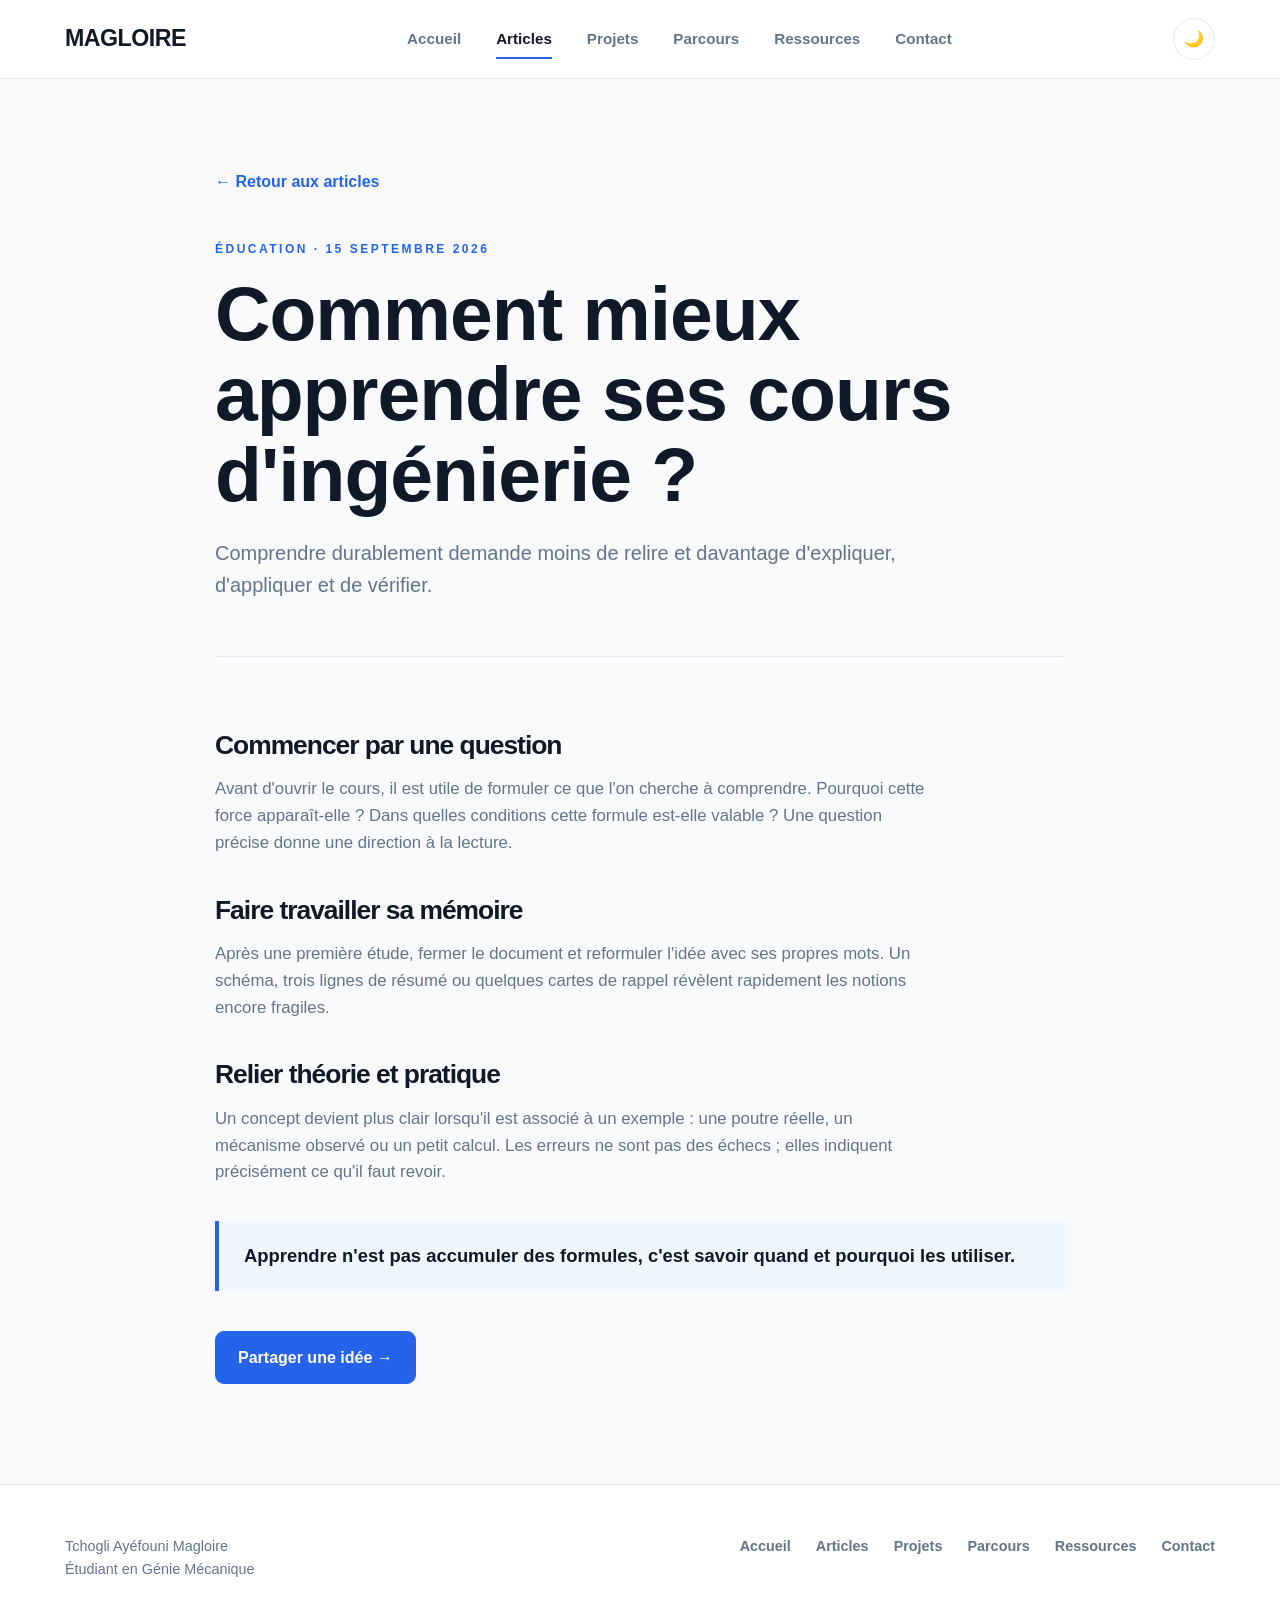
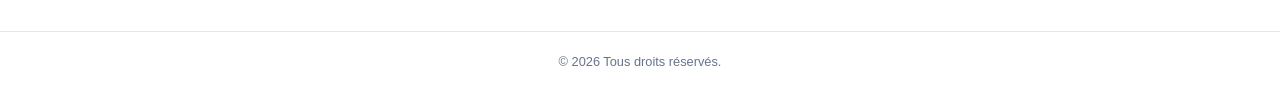
==== article-apprentissage.html @ 0f2166eb "Mise à jour du projet" ====
<!DOCTYPE html>
<html lang="fr">
<head>
    <meta charset="UTF-8">
    <meta name="viewport" content="width=device-width, initial-scale=1.0">
    <meta name="description" content="Méthodes pour apprendre plus efficacement les cours d'ingénierie.">
    <title>Mieux apprendre ses cours d'ingénierie | Magloire</title>
    <link rel="stylesheet" href="style.css">
</head>
<body>
<header class="header"><div class="container nav"><a href="index.html" class="logo">MAGLOIRE</a><nav><a href="index.html">Accueil</a><a href="articles.html" class="active">Articles</a><a href="projets.html">Projets</a><a href="parcours.html">Parcours</a><a href="ressources.html">Ressources</a><a href="contact.html">Contact</a></nav><button id="themeBtn" class="theme-btn" type="button">🌙</button></div></header>
<main><article class="article-page"><div class="container article-page-inner"><a class="back-link" href="articles.html">← Retour aux articles</a><p class="subtitle">ÉDUCATION · 15 SEPTEMBRE 2026</p><h1>Comment mieux apprendre ses cours d'ingénierie ?</h1><p class="article-lead">Comprendre durablement demande moins de relire et davantage d'expliquer, d'appliquer et de vérifier.</p><div class="article-body"><h2>Commencer par une question</h2><p>Avant d'ouvrir le cours, il est utile de formuler ce que l'on cherche à comprendre. Pourquoi cette force apparaît-elle ? Dans quelles conditions cette formule est-elle valable ? Une question précise donne une direction à la lecture.</p><h2>Faire travailler sa mémoire</h2><p>Après une première étude, fermer le document et reformuler l'idée avec ses propres mots. Un schéma, trois lignes de résumé ou quelques cartes de rappel révèlent rapidement les notions encore fragiles.</p><h2>Relier théorie et pratique</h2><p>Un concept devient plus clair lorsqu'il est associé à un exemple : une poutre réelle, un mécanisme observé ou un petit calcul. Les erreurs ne sont pas des échecs ; elles indiquent précisément ce qu'il faut revoir.</p><blockquote>Apprendre n'est pas accumuler des formules, c'est savoir quand et pourquoi les utiliser.</blockquote></div><a class="btn" href="index.html#contact">Partager une idée →</a></div></article></main>
<footer><div class="container footer-content"><p>Tchogli Ayéfouni Magloire<br>Étudiant en Génie Mécanique</p><div class="footer-links"><a href="index.html">Accueil</a><a href="articles.html">Articles</a><a href="projets.html">Projets</a><a href="parcours.html">Parcours</a><a href="ressources.html">Ressources</a><a href="contact.html">Contact</a></div></div><div class="footer-bottom"><p>© <span class="current-year">2026</span> Tous droits réservés.</p></div></footer>
<script src="script.js"></script>
</body>
</html>
---- style.css ----
/* =========================================================
   TCHΟGLI AYÉFOUNI MAGLOIRE
   Portfolio — Génie Mécanique
   ========================================================= */


/* =========================================================
   RESET
   ========================================================= */

* {
    margin: 0;
    padding: 0;
    box-sizing: border-box;
}


:root {

    --background: #f8fafc;
    --surface: #ffffff;

    --text: #111827;
    --muted: #64748b;

    --primary: #2563eb;
    --primary-dark: #1d4ed8;

    --accent: #0f172a;

    --border: #e2e8f0;

    --soft-primary: #eff6ff;

    --shadow: 0 20px 50px rgba(15, 23, 42, 0.08);

    --radius: 18px;

}


/* =========================================================
   DARK MODE
   ========================================================= */

body.dark {

    --background: #020617;
    --surface: #0f172a;

    --text: #f8fafc;
    --muted: #94a3b8;

    --primary: #60a5fa;
    --primary-dark: #3b82f6;

    --accent: #f8fafc;

    --border: #1e293b;

    --soft-primary: #172554;

    --shadow: 0 20px 50px rgba(0, 0, 0, 0.3);

}


/* =========================================================
   BASE
   ========================================================= */

html {
    scroll-behavior: smooth;
}


body {

    font-family:
        Inter,
        -apple-system,
        BlinkMacSystemFont,
        "Segoe UI",
        Arial,
        sans-serif;

    background: var(--background);

    color: var(--text);

    line-height: 1.6;

    transition:
        background 0.3s ease,
        color 0.3s ease;

}


img {
    max-width: 100%;
    display: block;
}


a {
    color: inherit;
}


button,
input {
    font: inherit;
}


/* =========================================================
   CONTAINER
   ========================================================= */

.container {

    width: min(1150px, 90%);

    margin: 0 auto;

}


/* =========================================================
   HEADER / NAVIGATION
   ========================================================= */

.header {

    position: sticky;

    top: 0;

    z-index: 1000;

    background:
        rgba(255, 255, 255, 0.88);

    backdrop-filter: blur(15px);

    border-bottom:
        1px solid var(--border);

}


body.dark .header {

    background:
        rgba(2, 6, 23, 0.88);

}


.nav {

    min-height: 78px;

    display: flex;

    align-items: center;

    justify-content: space-between;

    gap: 30px;

}


/* LOGO */

.logo {

    text-decoration: none;

    font-size: 1.45rem;

    font-weight: 900;

    letter-spacing: -0.5px;

}


.logo span,
.footer-logo span {

    color: var(--primary);

}


/* NAV LINKS */

nav {

    display: flex;

    align-items: center;

    gap: 35px;

}


nav a {

    position: relative;

    color: var(--muted);

    text-decoration: none;

    font-size: 0.95rem;

    font-weight: 600;

    transition: color 0.25s ease;

}


nav a::after {

    content: "";

    position: absolute;

    left: 0;

    bottom: -8px;

    width: 0;

    height: 2px;

    background: var(--primary);

    transition: width 0.25s ease;

}


nav a:hover,
nav a.active {

    color: var(--text);

}


nav a:hover::after,
nav a.active::after {

    width: 100%;

}


/* THEME BUTTON */

.theme-btn {

    width: 42px;

    height: 42px;

    border: 1px solid var(--border);

    border-radius: 50%;

    background: var(--surface);

    color: var(--text);

    cursor: pointer;

    display: grid;

    place-items: center;

    transition:
        transform 0.25s ease,
        background 0.25s ease;

}


.theme-btn:hover {

    transform: rotate(15deg) scale(1.05);

}


/* =========================================================
   TYPOGRAPHY
   ========================================================= */

.subtitle {

    color: var(--primary);

    font-size: 0.75rem;

    font-weight: 800;

    letter-spacing: 2.5px;

    margin-bottom: 14px;

}


h1,
h2,
h3 {

    letter-spacing: -1px;

}


p {

    color: var(--muted);

}


/* =========================================================
   BUTTONS
   ========================================================= */

.btn {

    display: inline-flex;

    align-items: center;

    justify-content: center;

    gap: 8px;

    padding: 13px 22px;

    border-radius: 9px;

    background: var(--primary);

    color: white;

    text-decoration: none;

    border: 1px solid var(--primary);

    font-weight: 700;

    cursor: pointer;

    transition:
        transform 0.25s ease,
        background 0.25s ease,
        box-shadow 0.25s ease;

}


.btn:hover {

    background: var(--primary-dark);

    transform: translateY(-2px);

    box-shadow:
        0 10px 25px rgba(37, 99, 235, 0.25);

}


.btn.secondary {

    background: transparent;

    color: var(--text);

    border-color: var(--border);

}


.btn.secondary:hover {

    background: var(--surface);

    border-color: var(--primary);

    color: var(--primary);

}


/* =========================================================
   HERO
   ========================================================= */

.hero {

    position: relative;

    overflow: hidden;

    padding: 125px 0 120px;

    background:

        radial-gradient(
            circle at 85% 20%,
            rgba(37, 99, 235, 0.18),
            transparent 30%
        ),

        radial-gradient(
            circle at 10% 80%,
            rgba(59, 130, 246, 0.08),
            transparent 25%
        ),

        var(--background);

}


.hero-content {

    display: grid;

    grid-template-columns:
        minmax(0, 1.35fr)
        minmax(320px, 0.65fr);

    align-items: center;

    gap: 80px;

}


.hero-text {

    max-width: 750px;

}


.hero h1 {

    max-width: 850px;

    font-size:
        clamp(3rem, 7vw, 6rem);

    line-height: 0.98;

    margin-bottom: 25px;

}


.hero h1 span {

    display: block;

    color: var(--primary);

}


.hero h2 {

    font-size: 1.4rem;

    margin-bottom: 20px;

}


.hero-description {

    max-width: 680px;

    font-size: 1.05rem;

    margin-bottom: 32px;

}


.hero-buttons {

    display: flex;

    flex-wrap: wrap;

    gap: 12px;

}


/* HERO CARD */

.hero-card {

    position: relative;

    padding: 45px 35px;

    background: var(--surface);

    border: 1px solid var(--border);

    border-radius: 24px;

    box-shadow: var(--shadow);

}


.hero-card::before {

    content: "";

    position: absolute;

    top: -1px;

    left: 30px;

    right: 30px;

    height: 3px;

    border-radius: 0 0 10px 10px;

    background: var(--primary);

}


.profile-icon {

    width: 85px;

    height: 85px;

    display: grid;

    place-items: center;

    border-radius: 20px;

    background: var(--soft-primary);

    font-size: 3rem;

    margin-bottom: 25px;

}


.card-label {

    color: var(--primary);

    font-size: 0.7rem;

    font-weight: 800;

    letter-spacing: 2px;

    margin-bottom: 7px;

}


.hero-card h3 {

    font-size: 1.7rem;

    margin-bottom: 8px;

}


.card-line {

    height: 1px;

    background: var(--border);

    margin: 28px 0 20px;

}


.card-info {

    display: flex;

    justify-content: space-between;

    color: var(--muted);

    font-size: 0.85rem;

}


/* =========================================================
   PAGE HEADER
   ========================================================= */

.page-header {

    padding: 110px 0 80px;

    border-bottom: 1px solid var(--border);

    background:

        radial-gradient(
            circle at 80% 20%,
            rgba(37, 99, 235, 0.12),
            transparent 30%
        ),

        var(--background);

}


.page-header h1 {

    max-width: 850px;

    font-size:
        clamp(2.8rem, 6vw, 5rem);

    line-height: 1;

    margin-bottom: 25px;

}


.page-header > .container > p:last-child {

    max-width: 680px;

    font-size: 1.05rem;

}


/* =========================================================
   ABOUT
   ========================================================= */

.about {

    padding: 110px 0;

    background: var(--surface);

}


.about-content {

    display: grid;

    grid-template-columns: 250px 1fr;

    align-items: center;

    gap: 75px;

}


.about-avatar {

    width: 220px;

    height: 220px;

    display: grid;

    place-items: center;

    border-radius: 50%;

    background: var(--soft-primary);

    border: 8px solid var(--background);

    box-shadow:
        0 0 0 1px var(--border);

    font-size: 5rem;

}


.about h2 {

    max-width: 700px;

    font-size:
        clamp(2rem, 4vw, 3rem);

    line-height: 1.1;

    margin-bottom: 25px;

}


.about-text p {

    max-width: 750px;

    margin-bottom: 16px;

}


.text-link {

    display: inline-block;

    margin-top: 10px;

    color: var(--primary);

    text-decoration: none;

    font-weight: 700;

}


.text-link:hover {

    text-decoration: underline;

}


/* =========================================================
   DOMAINES
   ========================================================= */

.domains {

    padding: 110px 0;

}


.center {

    text-align: center;

}


.domains-grid {

    display: grid;

    grid-template-columns:
        repeat(4, 1fr);

    gap: 20px;

    margin-top: 45px;

}


.domain-card {

    padding: 30px;

    background: var(--surface);

    border: 1px solid var(--border);

    border-radius: var(--radius);

    transition:
        transform 0.3s ease,
        border-color 0.3s ease,
        box-shadow 0.3s ease;

}


.domain-card:hover {

    transform: translateY(-7px);

    border-color: var(--primary);

    box-shadow: var(--shadow);

}


.domain-icon {

    font-size: 2.3rem;

    margin-bottom: 20px;

}


.domain-card h3 {

    margin-bottom: 8px;

}


/* =========================================================
   ARTICLES
   ========================================================= */

.articles-section {

    padding: 100px 0;

}


.section-header {

    display: flex;

    align-items: end;

    justify-content: space-between;

    gap: 30px;

    margin-bottom: 35px;

}


.section-header h2 {

    font-size:
        clamp(2rem, 4vw, 3rem);

    line-height: 1.1;

}


.section-header > div > p:last-child {

    margin-top: 10px;

}


#search {

    width: 280px;

    padding: 13px 16px;

    border:
        1px solid var(--border);

    border-radius: 9px;

    outline: none;

    background: var(--surface);

    color: var(--text);

    transition: border 0.2s ease;

}


#search:focus {

    border-color: var(--primary);

}


/* CATEGORIES */

.categories {

    display: flex;

    flex-wrap: wrap;

    gap: 10px;

    margin-bottom: 40px;

}


.category {

    padding: 9px 17px;

    border:
        1px solid var(--border);

    border-radius: 30px;

    background: var(--surface);

    color: var(--muted);

    cursor: pointer;

    font-weight: 600;

    transition:
        background 0.2s ease,
        color 0.2s ease;

}


.category:hover,
.category.active {

    background: var(--primary);

    color: white;

    border-color: var(--primary);

}


/* ARTICLES GRID */

.articles-grid {

    display: grid;

    grid-template-columns:
        repeat(3, 1fr);

    gap: 25px;

}


.article {

    overflow: hidden;

    background: var(--surface);

    border:
        1px solid var(--border);

    border-radius: var(--radius);

    transition:
        transform 0.3s ease,
        box-shadow 0.3s ease;

}


.article:hover {

    transform: translateY(-7px);

    box-shadow: var(--shadow);

}


.article-image {

    height: 210px;

    display: grid;

    place-items: center;

    font-size: 4.5rem;

}


.article-image.tech {

    background: #dbeafe;

}


.article-image.education {

    background: #dcfce7;

}


.article-image.mechanical {

    background: #e0e7ff;

}


.article-image.business {

    background: #fef3c7;

}


.article-content {

    padding: 28px;

}


.tag {

    display: inline-block;

    margin-bottom: 10px;

    color: var(--primary);

    font-size: 0.75rem;

    font-weight: 800;

    text-transform: uppercase;

    letter-spacing: 1px;

}


.article h3 {

    font-size: 1.3rem;

    line-height: 1.25;

    margin-bottom: 12px;

}


.article-footer {

    display: flex;

    justify-content: space-between;

    align-items: center;

    gap: 10px;

    margin-top: 25px;

    font-size: 0.78rem;

}


.article-footer span {

    color: var(--muted);

}


.article-footer a {

    color: var(--primary);

    text-decoration: none;

    font-weight: 800;

}


.article-footer a:hover {

    text-decoration: underline;

}


.no-result {

    display: none;

    text-align: center;

    margin-top: 40px;

}


.search-label {

    position: absolute;

    width: 1px;

    height: 1px;

    overflow: hidden;

    clip: rect(0, 0, 0, 0);

}


.search-hint {

    align-self: center;

    color: var(--muted);

    font-size: 0.75rem;

}


/* =========================================================
   ARTICLE DETAIL
   ========================================================= */

.article-page {

    padding: 90px 0 100px;

}


.article-page-inner {

    max-width: 850px;

}


.back-link {

    display: inline-block;

    margin-bottom: 45px;

    color: var(--primary);

    font-weight: 800;

    text-decoration: none;

}


.back-link:hover {

    text-decoration: underline;

}


.article-page h1 {

    max-width: 780px;

    margin: 12px 0 22px;

    font-size: clamp(2.4rem, 6vw, 4.8rem);

    line-height: 1.05;

}


.article-lead {

    max-width: 700px;

    color: var(--muted);

    font-size: 1.25rem;

}


.article-body {

    margin: 55px 0 40px;

    padding-top: 35px;

    border-top: 1px solid var(--border);

}


.article-body h2 {

    margin: 32px 0 10px;

    font-size: 1.65rem;

}


.article-body p {

    max-width: 720px;

    margin-bottom: 18px;

    color: var(--muted);

    font-size: 1.05rem;

}


.article-body blockquote {

    margin: 35px 0;

    padding: 20px 25px;

    border-left: 4px solid var(--primary);

    background: var(--soft-primary);

    color: var(--text);

    font-size: 1.15rem;

    font-weight: 700;

}


/* =========================================================
   PROJECTS
   ========================================================= */

.projects {

    padding: 100px 0;

}


.projects-grid {

    display: grid;

    grid-template-columns:
        repeat(2, 1fr);

    gap: 25px;

}


.project-card {

    position: relative;

    padding: 35px;

    background: var(--surface);

    border:
        1px solid var(--border);

    border-radius: var(--radius);

    transition:
        transform 0.3s ease,
        box-shadow 0.3s ease,
        border-color 0.3s ease;

}


.project-card:hover {

    transform: translateY(-7px);

    border-color: var(--primary);

    box-shadow: var(--shadow);

}


.project-card.featured {

    border-color:
        rgba(37, 99, 235, 0.35);

}


.project-icon {

    width: 65px;

    height: 65px;

    display: grid;

    place-items: center;

    border-radius: 16px;

    background: var(--soft-primary);

    font-size: 2rem;

    margin-bottom: 25px;

}


.project-card > span {

    color: var(--primary);

    font-size: 0.7rem;

    font-weight: 800;

    letter-spacing: 1.5px;

}


.project-card h2 {

    font-size: 1.6rem;

    margin: 8px 0 12px;

}


.project-card p {

    margin-bottom: 20px;

}


.project-card > a {

    color: var(--primary);

    text-decoration: none;

    font-weight: 800;

}


.project-card > a:hover {

    text-decoration: underline;

}


/* PROJECT TAGS */

.project-tags {

    display: flex;

    flex-wrap: wrap;

    gap: 8px;

    margin: 20px 0;

}


.project-tags span {

    padding: 5px 10px;

    border-radius: 20px;

    background: var(--background);

    border: 1px solid var(--border);

    color: var(--muted);

    font-size: 0.75rem;

}


/* =========================================================
   SKILLS
   ========================================================= */

.skills-section {

    padding: 100px 0;

    background: var(--surface);

}


.skills {

    display: flex;

    flex-wrap: wrap;

    justify-content: center;

    gap: 12px;

    margin-top: 40px;

}


.skills span {

    padding: 11px 17px;

    border:
        1px solid var(--border);

    border-radius: 30px;

    background: var(--background);

    color: var(--text);

    font-size: 0.9rem;

    font-weight: 600;

}


/* =========================================================
   CTA
   ========================================================= */

.cta {

    padding: 80px 0;

}


.cta-content {

    display: flex;

    align-items: center;

    justify-content: space-between;

    gap: 40px;

    padding: 55px;

    border-radius: 25px;

    background:

        linear-gradient(
            135deg,
            var(--soft-primary),
            var(--surface)
        );

    border:
        1px solid var(--border);

}


.cta h2 {

    font-size:
        clamp(1.8rem, 4vw, 2.8rem);

    margin-bottom: 10px;

}


.cta p {

    max-width: 650px;

}


/* =========================================================
   CONTACT
   ========================================================= */

.contact {

    padding: 20px 0 100px;

}


.contact-content {

    display: grid;

    grid-template-columns: 0.8fr 1.2fr;

    gap: 70px;

    align-items: start;

    padding: 55px;

    background: var(--surface);

    border: 1px solid var(--border);

    border-radius: var(--radius);

    box-shadow: var(--shadow);

}


.contact-intro h2 {

    margin: 12px 0 18px;

    font-size: clamp(1.8rem, 4vw, 2.8rem);

    line-height: 1.15;

}


.contact-intro > p:not(.subtitle) {

    color: var(--muted);

}


.contact-email {

    display: inline-block;

    margin-top: 24px;

    color: var(--primary);

    font-weight: 800;

    text-decoration: none;

}


.contact-email:hover {

    text-decoration: underline;

}


.contact-form {

    display: grid;

    gap: 18px;

}


.form-row {

    display: grid;

    grid-template-columns: 1fr 1fr;

    gap: 18px;

}


.contact-form label {

    display: grid;

    gap: 7px;

    color: var(--text);

    font-size: 0.9rem;

    font-weight: 700;

}


.contact-form input,
.contact-form textarea {

    width: 100%;

    padding: 13px 15px;

    border: 1px solid var(--border);

    border-radius: 10px;

    background: var(--background);

    color: var(--text);

    outline: none;

    resize: vertical;

    transition: border-color 0.2s ease, box-shadow 0.2s ease;

}


.contact-form input:focus,
.contact-form textarea:focus {

    border-color: var(--primary);

    box-shadow: 0 0 0 3px rgba(37, 99, 235, 0.12);

}


.contact-form .btn {

    width: fit-content;

    border: 0;

    cursor: pointer;

}


.form-note {

    color: var(--muted);

    font-size: 0.78rem;

}


.form-honey {

    position: absolute;

    left: -9999px;

}


.contact-points {

    display: grid;

    gap: 12px;

    margin-top: 28px;

    padding: 0;

    list-style: none;

}


.contact-points li {

    padding: 12px 15px;

    border-left: 3px solid var(--primary);

    background: var(--soft-primary);

    font-weight: 700;

}


/* =========================================================
   PARCOURS ET RESSOURCES
   ========================================================= */

.timeline-section,
.resources-section {

    padding: 100px 0;

}


.timeline {

    max-width: 850px;

    margin: 0 auto;

    border-left: 2px solid var(--border);

}


.timeline-item {

    position: relative;

    display: grid;

    grid-template-columns: 115px 1fr;

    gap: 30px;

    padding: 0 0 55px 35px;

}


.timeline-item::before {

    content: "";

    position: absolute;

    top: 4px;

    left: -8px;

    width: 14px;

    height: 14px;

    border: 3px solid var(--background);

    border-radius: 50%;

    background: var(--primary);

}


.timeline-date {

    color: var(--primary);

    font-weight: 900;

}


.timeline-item h2 {

    margin-bottom: 8px;

    font-size: 1.45rem;

}


.timeline-item p {

    color: var(--muted);

}


.resources-grid {

    display: grid;

    grid-template-columns: repeat(2, 1fr);

    gap: 22px;

}


.resource-card {

    padding: 32px;

    border: 1px solid var(--border);

    border-radius: var(--radius);

    background: var(--surface);

    transition: transform 0.25s ease, box-shadow 0.25s ease;

}


.resource-card:hover {

    transform: translateY(-5px);

    box-shadow: var(--shadow);

}


.resource-icon {

    display: block;

    margin-bottom: 20px;

    font-size: 2.2rem;

}


.resource-card h2 {

    margin-bottom: 10px;

}


.resource-card p {

    min-height: 75px;

    color: var(--muted);

}


.resource-card a {

    display: inline-block;

    margin-top: 20px;

    color: var(--primary);

    font-weight: 800;

    text-decoration: none;

}


.resource-card a:hover {

    text-decoration: underline;

}


/* =========================================================
   FOOTER
   ========================================================= */

footer {

    background: var(--surface);

    border-top:
        1px solid var(--border);

}


.footer-content {

    display: flex;

    justify-content: space-between;

    align-items: flex-start;

    gap: 40px;

    padding: 50px 0;

}


.footer-logo {

    display: inline-block;

    margin-bottom: 10px;

    text-decoration: none;

    font-size: 1.3rem;

    font-weight: 900;

}


.footer-content p {

    font-size: 0.9rem;

}


.footer-links {

    display: flex;

    gap: 25px;

}


.footer-links a {

    color: var(--muted);

    text-decoration: none;

    font-size: 0.9rem;

    font-weight: 600;

}


.footer-links a:hover {

    color: var(--primary);

}


.footer-bottom {

    padding: 20px 0;

    border-top:
        1px solid var(--border);

    text-align: center;

}


.footer-bottom p {

    font-size: 0.8rem;

}


/* =========================================================
   ANIMATIONS
   ========================================================= */

.hidden {

    opacity: 0;

    transform: translateY(20px);

}


.show {

    opacity: 1;

    transform: translateY(0);

    transition:
        opacity 0.6s ease,
        transform 0.6s ease;

}


/* =========================================================
   RESPONSIVE — TABLET
   ========================================================= */

@media (max-width: 950px) {

    .hero-content {

        grid-template-columns: 1fr;

        gap: 50px;

    }


    .hero-card {

        max-width: 550px;

    }


    .domains-grid {

        grid-template-columns:
            repeat(2, 1fr);

    }


    .articles-grid {

        grid-template-columns:
            repeat(2, 1fr);

    }

}


/* =========================================================
   RESPONSIVE — MOBILE
   ========================================================= */

@media (max-width: 700px) {

    .container {

        width: min(92%, 600px);

    }


    .nav {

        min-height: 70px;

        flex-wrap: wrap;

    }


    nav {

        display: flex;

        order: 3;

        width: 100%;

        justify-content: center;

        flex-wrap: wrap;

        gap: 12px 18px;

        padding-bottom: 14px;

    }


    nav a {

        font-size: 0.82rem;

    }


    .hero {

        padding: 80px 0;

    }


    .hero h1 {

        font-size:
            clamp(2.7rem, 13vw, 4rem);

    }


    .hero-buttons {

        flex-direction: column;

        align-items: stretch;

    }


    .hero-buttons .btn {

        width: 100%;

    }


    .hero-card {

        padding: 30px;

    }


    .page-header {

        padding: 75px 0 60px;

    }


    .page-header h1 {

        font-size: 2.8rem;

    }


    .article-page {

        padding: 65px 0 75px;

    }


    .article-page h1 {

        font-size: clamp(2.35rem, 12vw, 3.5rem);

    }


    .article-lead {

        font-size: 1.05rem;

    }


    .article-body {

        margin-top: 40px;

    }


    .about {

        padding: 75px 0;

    }


    .about-content {

        grid-template-columns: 1fr;

        gap: 35px;

    }


    .about-avatar {

        width: 160px;

        height: 160px;

        font-size: 3.5rem;

    }


    .domains {

        padding: 75px 0;

    }


    .domains-grid {

        grid-template-columns: 1fr;

    }


    .resources-grid {

        grid-template-columns: 1fr;

    }


    .timeline-section,
    .resources-section {

        padding: 75px 0;

    }


    .timeline-item {

        grid-template-columns: 1fr;

        gap: 8px;

        padding-left: 25px;

    }


    .articles-section,
    .projects {

        padding: 75px 0;

    }


    .section-header {

        flex-direction: column;

        align-items: stretch;

    }


    #search {

        width: 100%;

    }


    .articles-grid {

        grid-template-columns: 1fr;

    }


    .projects-grid {

        grid-template-columns: 1fr;

    }


    .project-card {

        padding: 28px;

    }


    .cta {

        padding: 60px 0;

    }


    .cta-content {

        flex-direction: column;

        align-items: flex-start;

        padding: 35px;

    }


    .footer-content {

        flex-direction: column;

        padding: 40px 0;

    }


    .footer-links {

        flex-wrap: wrap;

    }

}


/* =========================================================
   PETITS ÉCRANS
   ========================================================= */

@media (max-width: 420px) {

    .logo {

        font-size: 1.2rem;

    }


    .theme-btn {

        width: 38px;

        height: 38px;

    }


    .hero h1 {

        font-size: 2.7rem;

    }


    .hero h2 {

        font-size: 1.15rem;

    }


    .article-content {

        padding: 22px;

    }


    .project-card {

        padding: 23px;

    }

}
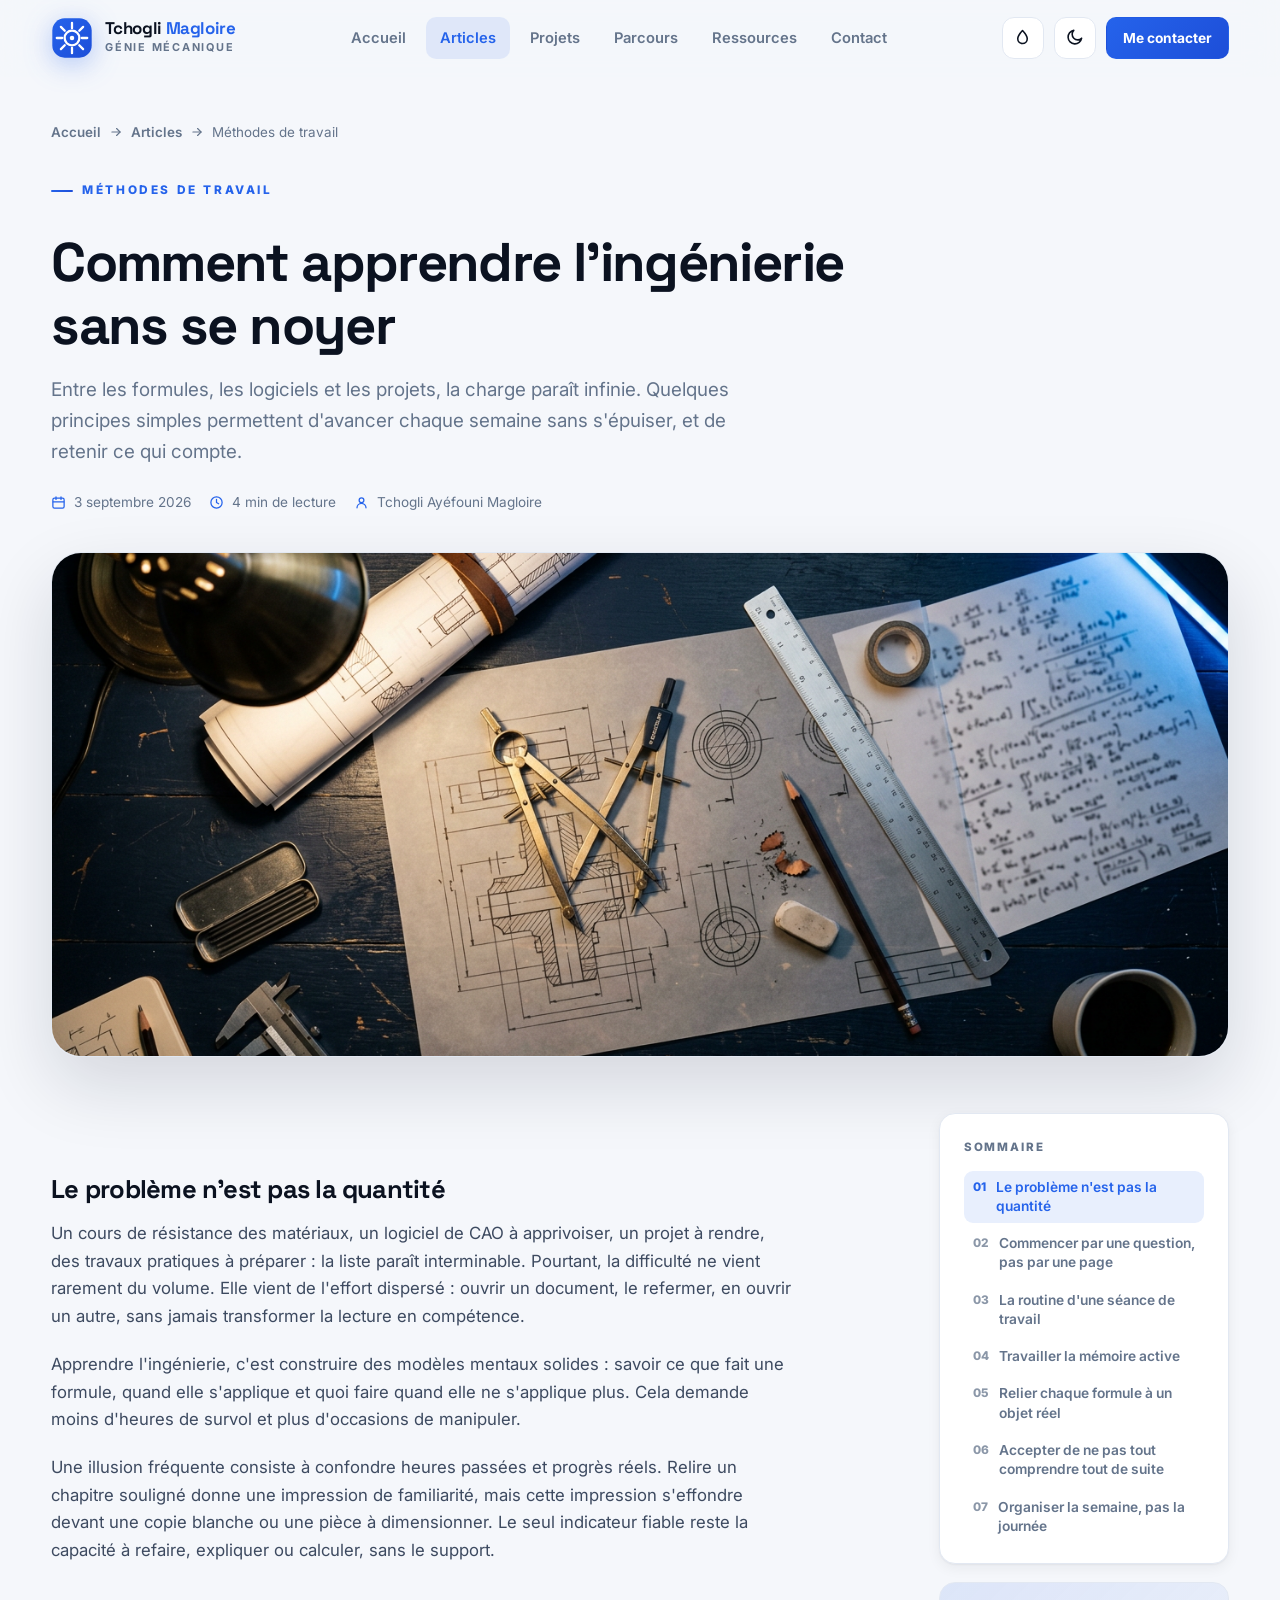
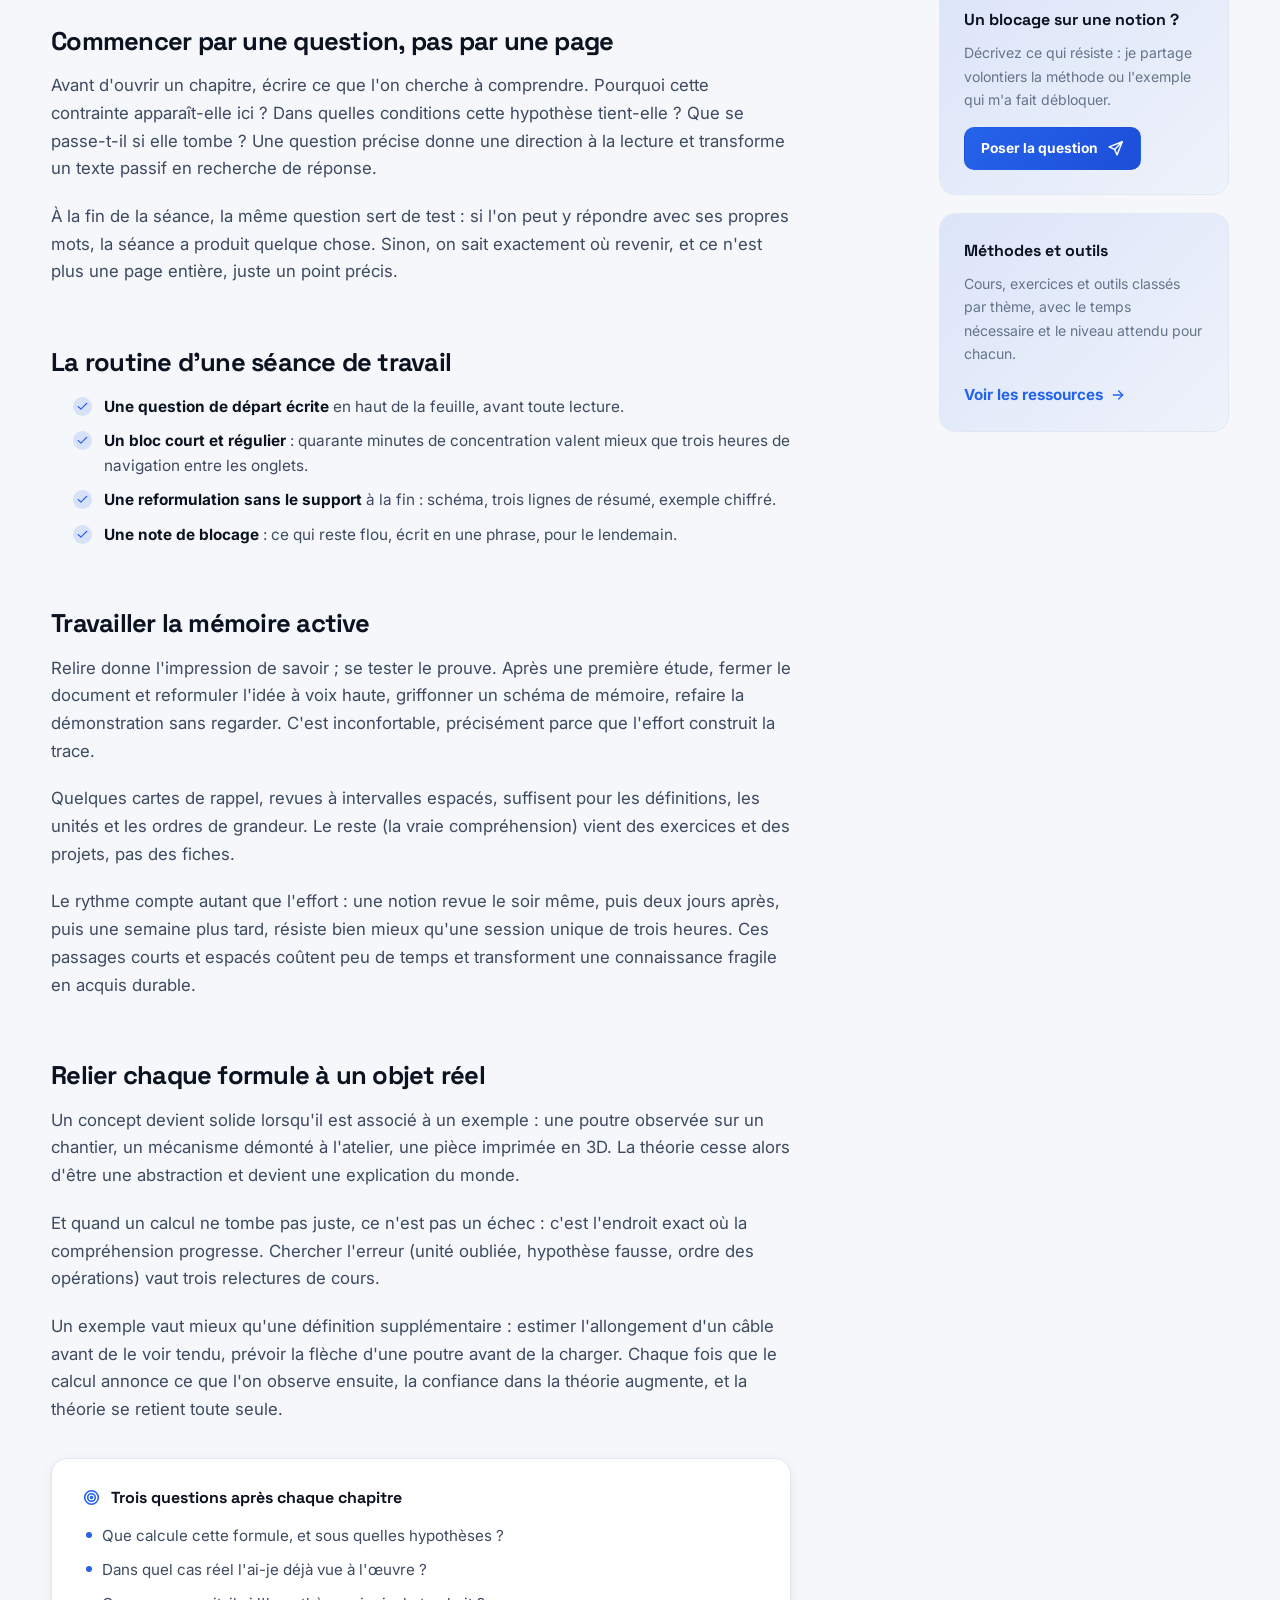
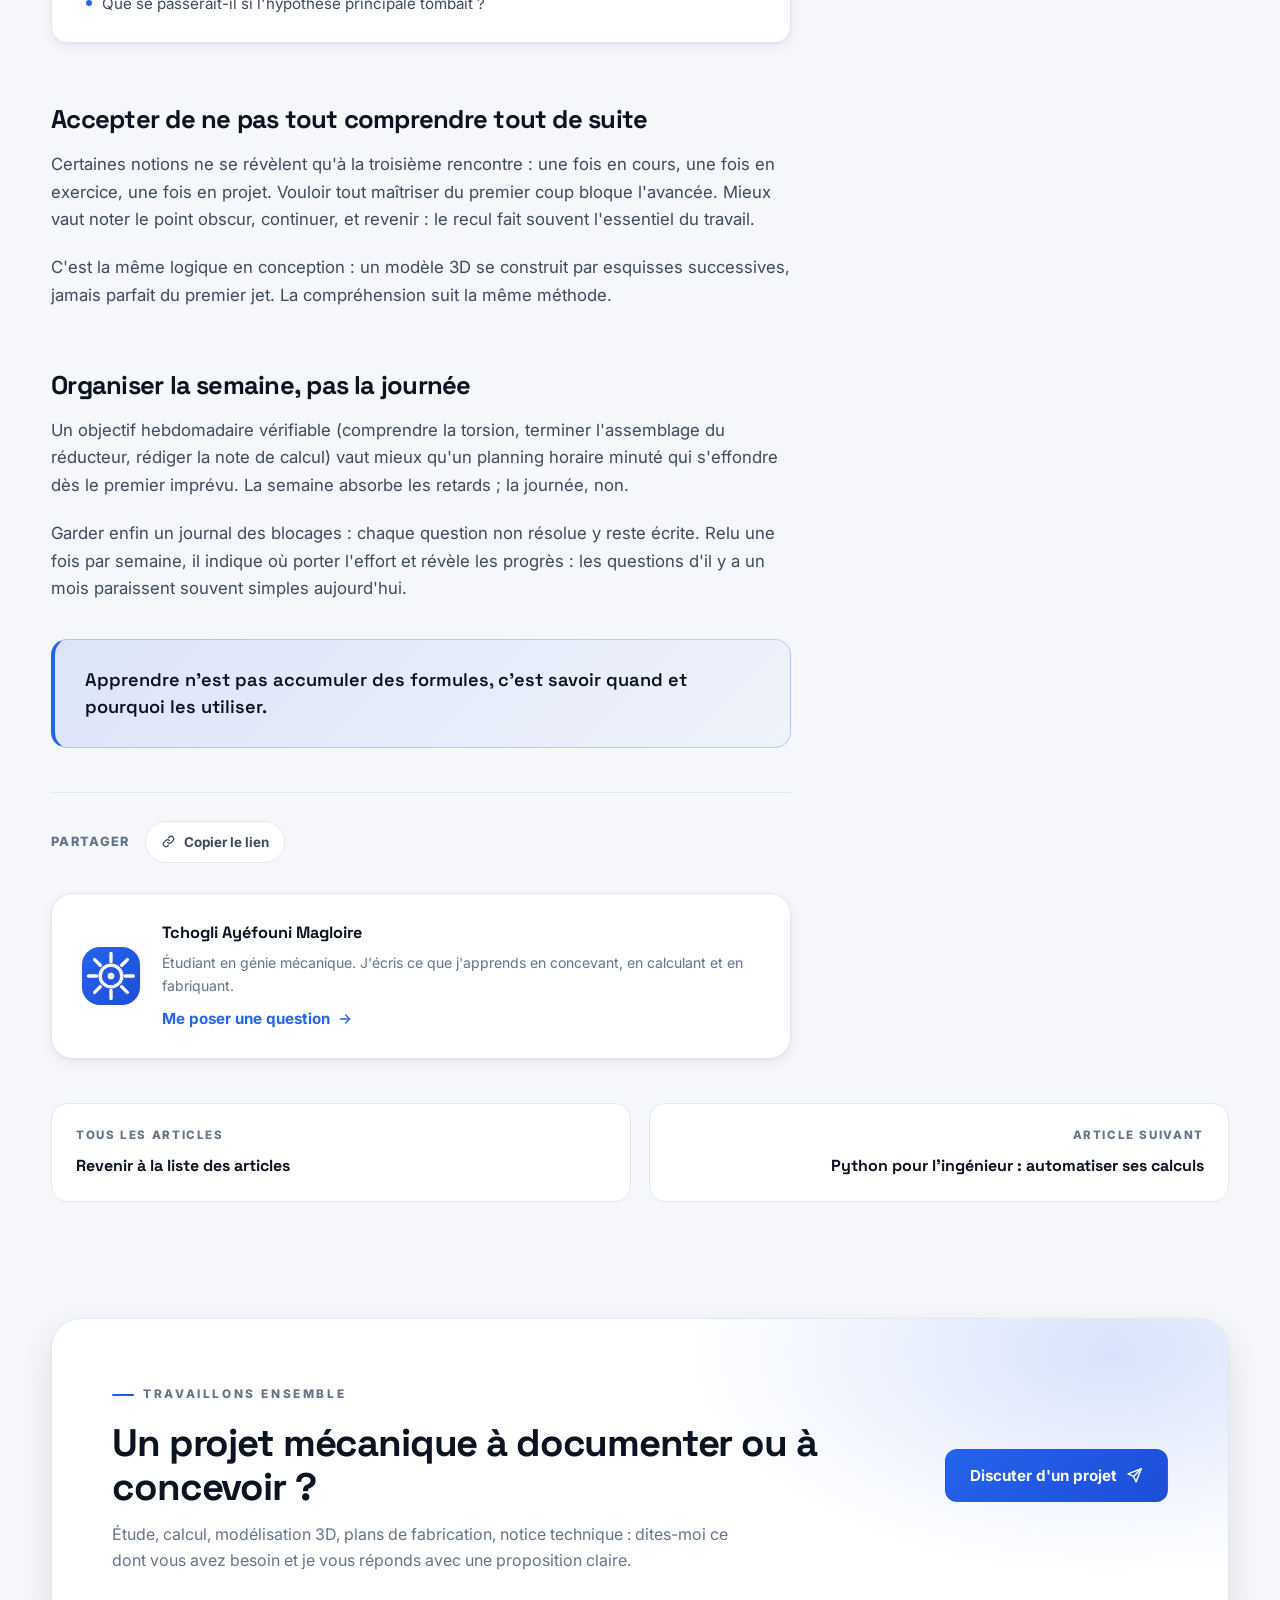
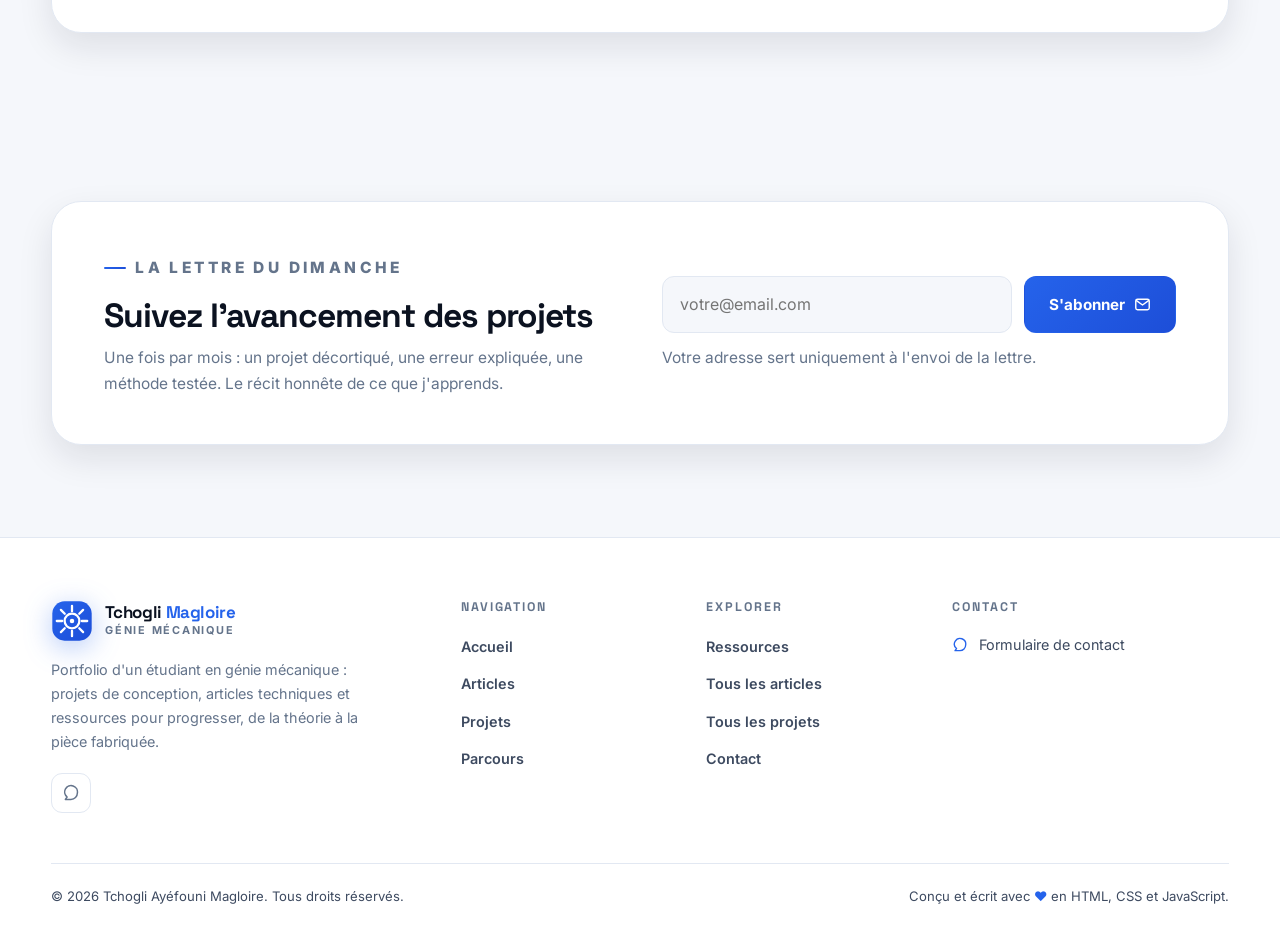
==== commit 00c8da9e: "update" ====
--- a/article-apprentissage.html
+++ b/article-apprentissage.html
@@ -3,14 +3,761 @@
 <head>
     <meta charset="UTF-8">
     <meta name="viewport" content="width=device-width, initial-scale=1.0">
-    <meta name="description" content="Méthodes pour apprendre plus efficacement les cours d'ingénierie.">
-    <title>Mieux apprendre ses cours d'ingénierie | Magloire</title>
+
+    <title>Comment apprendre l'ingénierie sans se noyer | Tchogli Ayéfouni Magloire</title>
+
+    <meta name="description"
+          content="Formules, logiciels, projets : la charge d'un étudiant en génie mécanique paraît infinie. Méthodes concrètes pour avancer chaque semaine sans s'épuiser ni accumuler sans comprendre.">
+    <meta name="author" content="Tchogli Ayéfouni Magloire">
+    <meta name="keywords"
+          content="apprendre génie mécanique, méthode de travail étudiant, mémorisation active, organisation révisions, comprendre les formules">
+    <meta name="theme-color" content="#f5f7fb">
+
+    <meta property="og:type" content="article">
+    <meta property="og:locale" content="fr_FR">
+    <meta property="og:site_name" content="Tchogli Ayéfouni Magloire">
+    <meta property="og:title" content="Comment apprendre l'ingénierie sans se noyer">
+    <meta property="og:description"
+          content="Quelques principes simples pour transformer des heures de lecture en compétences qui restent : question de départ, mémoire active, lien avec le réel.">
+    <meta property="og:image" content="assets/article-apprentissage.png">
+    <meta name="twitter:card" content="summary_large_image">
+
+    <link rel="icon" type="image/svg+xml" href="favicon.svg">
+
+    <link rel="preconnect" href="https://fonts.googleapis.com">
+    <link rel="preconnect" href="https://fonts.gstatic.com" crossorigin>
+    <link rel="stylesheet"
+          href="https://fonts.googleapis.com/css2?family=Inter:wght@400;500;600;700&family=Space+Grotesk:wght@500;600;700&display=swap">
+
     <link rel="stylesheet" href="style.css">
+
+    <script>
+        /* Applique le thème et l'accent mémorisés avant le premier rendu */
+        (function () {
+            var root = document.documentElement;
+            var theme = "light";
+            var accent = "azur";
+            try {
+                var stored = localStorage.getItem("theme");
+                if (stored) {
+                    theme = stored;
+                } else if (window.matchMedia && window.matchMedia("(prefers-color-scheme: dark)").matches) {
+                    theme = "dark";
+                }
+                accent = localStorage.getItem("accent") || "azur";
+            } catch (error) {
+                /* stockage indisponible : valeurs par défaut */
+            }
+            root.setAttribute("data-theme", theme);
+            root.setAttribute("data-accent", accent);
+        })();
+    </script>
+
+    <noscript>
+        <style>
+            .reveal { opacity: 1; transform: none; }
+        </style>
+    </noscript>
 </head>
+
 <body>
-<header class="header"><div class="container nav"><a href="index.html" class="logo">MAGLOIRE</a><nav><a href="index.html">Accueil</a><a href="articles.html" class="active">Articles</a><a href="projets.html">Projets</a><a href="parcours.html">Parcours</a><a href="ressources.html">Ressources</a><a href="contact.html">Contact</a></nav><button id="themeBtn" class="theme-btn" type="button">🌙</button></div></header>
-<main><article class="article-page"><div class="container article-page-inner"><a class="back-link" href="articles.html">← Retour aux articles</a><p class="subtitle">ÉDUCATION · 15 SEPTEMBRE 2026</p><h1>Comment mieux apprendre ses cours d'ingénierie ?</h1><p class="article-lead">Comprendre durablement demande moins de relire et davantage d'expliquer, d'appliquer et de vérifier.</p><div class="article-body"><h2>Commencer par une question</h2><p>Avant d'ouvrir le cours, il est utile de formuler ce que l'on cherche à comprendre. Pourquoi cette force apparaît-elle ? Dans quelles conditions cette formule est-elle valable ? Une question précise donne une direction à la lecture.</p><h2>Faire travailler sa mémoire</h2><p>Après une première étude, fermer le document et reformuler l'idée avec ses propres mots. Un schéma, trois lignes de résumé ou quelques cartes de rappel révèlent rapidement les notions encore fragiles.</p><h2>Relier théorie et pratique</h2><p>Un concept devient plus clair lorsqu'il est associé à un exemple : une poutre réelle, un mécanisme observé ou un petit calcul. Les erreurs ne sont pas des échecs ; elles indiquent précisément ce qu'il faut revoir.</p><blockquote>Apprendre n'est pas accumuler des formules, c'est savoir quand et pourquoi les utiliser.</blockquote></div><a class="btn" href="index.html#contact">Partager une idée →</a></div></article></main>
-<footer><div class="container footer-content"><p>Tchogli Ayéfouni Magloire<br>Étudiant en Génie Mécanique</p><div class="footer-links"><a href="index.html">Accueil</a><a href="articles.html">Articles</a><a href="projets.html">Projets</a><a href="parcours.html">Parcours</a><a href="ressources.html">Ressources</a><a href="contact.html">Contact</a></div></div><div class="footer-bottom"><p>© <span class="current-year">2026</span> Tous droits réservés.</p></div></footer>
+
+<a class="skip-link" href="#contenu">Aller au contenu principal</a>
+
+<div class="read-progress" aria-hidden="true"></div>
+
+<!-- Bibliothèque d'icônes (SVG sprite) -->
+
+<svg style="position:absolute;width:0;height:0;overflow:hidden" aria-hidden="true"
+     focusable="false" xmlns="http://www.w3.org/2000/svg">
+
+    <symbol id="i-arrow-right" viewBox="0 0 24 24" fill="none" stroke="currentColor" stroke-width="2" stroke-linecap="round" stroke-linejoin="round"><path d="M5 12h14"/><path d="m13 6 6 6-6 6"/></symbol>
+    <symbol id="i-arrow-left" viewBox="0 0 24 24" fill="none" stroke="currentColor" stroke-width="2" stroke-linecap="round" stroke-linejoin="round"><path d="M19 12H5"/><path d="m11 18-6-6 6-6"/></symbol>
+    <symbol id="i-arrow-up" viewBox="0 0 24 24" fill="none" stroke="currentColor" stroke-width="2" stroke-linecap="round" stroke-linejoin="round"><path d="M12 19V5"/><path d="m6 11 6-6 6 6"/></symbol>
+    <symbol id="i-check" viewBox="0 0 24 24" fill="none" stroke="currentColor" stroke-width="2" stroke-linecap="round" stroke-linejoin="round"><path d="M20 6 9 17l-5-5"/></symbol>
+    <symbol id="i-check-circle" viewBox="0 0 24 24" fill="none" stroke="currentColor" stroke-width="2" stroke-linecap="round" stroke-linejoin="round"><circle cx="12" cy="12" r="9"/><path d="m8.5 12.5 2.5 2.5 4.5-5"/></symbol>
+    <symbol id="i-close" viewBox="0 0 24 24" fill="none" stroke="currentColor" stroke-width="2" stroke-linecap="round" stroke-linejoin="round"><path d="M18 6 6 18"/><path d="m6 6 12 12"/></symbol>
+    <symbol id="i-sun" viewBox="0 0 24 24" fill="none" stroke="currentColor" stroke-width="2" stroke-linecap="round" stroke-linejoin="round"><circle cx="12" cy="12" r="3.6"/><path d="M12 3v1.8M12 19.2V21M4.2 4.2l1.3 1.3M18.5 18.5l1.3 1.3M3 12h1.8M19.2 12H21M4.2 19.8l1.3-1.3M18.5 5.5l1.3-1.3"/></symbol>
+    <symbol id="i-moon" viewBox="0 0 24 24" fill="none" stroke="currentColor" stroke-width="2" stroke-linecap="round" stroke-linejoin="round"><path d="M21 12.9A8.6 8.6 0 1 1 11.1 3a6.8 6.8 0 0 0 9.9 9.9Z"/></symbol>
+    <symbol id="i-droplet" viewBox="0 0 24 24" fill="none" stroke="currentColor" stroke-width="2" stroke-linecap="round" stroke-linejoin="round"><path d="M12 3.2s6 6.4 6 10.4a6 6 0 0 1-12 0c0-4 6-10.4 6-10.4Z"/></symbol>
+    <symbol id="i-copy" viewBox="0 0 24 24" fill="none" stroke="currentColor" stroke-width="2" stroke-linecap="round" stroke-linejoin="round"><rect x="9" y="9" width="12" height="12" rx="2.2"/><path d="M5 15H4.2A1.2 1.2 0 0 1 3 13.8V4.2A1.2 1.2 0 0 1 4.2 3h9.6A1.2 1.2 0 0 1 15 4.2V5"/></symbol>
+    <symbol id="i-mail" viewBox="0 0 24 24" fill="none" stroke="currentColor" stroke-width="2" stroke-linecap="round" stroke-linejoin="round"><rect x="2.5" y="4.5" width="19" height="15" rx="2.5"/><path d="m3.5 6.5 8.5 6.2 8.5-6.2"/></symbol>
+    <symbol id="i-send" viewBox="0 0 24 24" fill="none" stroke="currentColor" stroke-width="2" stroke-linecap="round" stroke-linejoin="round"><path d="M21.5 2.5 3 9.8l7.7 3.5 3.5 7.7Z"/><path d="M21.5 2.5 10.7 13.3"/></symbol>
+    <symbol id="i-search" viewBox="0 0 24 24" fill="none" stroke="currentColor" stroke-width="2" stroke-linecap="round" stroke-linejoin="round"><circle cx="11" cy="11" r="6.5"/><path d="m20 20-4.3-4.3"/></symbol>
+    <symbol id="i-clock" viewBox="0 0 24 24" fill="none" stroke="currentColor" stroke-width="2" stroke-linecap="round" stroke-linejoin="round"><circle cx="12" cy="12" r="9"/><path d="M12 6.8V12l3.4 2"/></symbol>
+    <symbol id="i-calendar" viewBox="0 0 24 24" fill="none" stroke="currentColor" stroke-width="2" stroke-linecap="round" stroke-linejoin="round"><rect x="3" y="5" width="18" height="16" rx="2.5"/><path d="M8 3v4M16 3v4M3.5 11h17"/></symbol>
+    <symbol id="i-tag" viewBox="0 0 24 24" fill="none" stroke="currentColor" stroke-width="2" stroke-linecap="round" stroke-linejoin="round"><path d="M20.6 13.3 13.3 20.6a2 2 0 0 1-2.8 0l-7.1-7.1A2 2 0 0 1 2.8 12V5.2a2 2 0 0 1 2-2h6.8a2 2 0 0 1 1.4.6l7.6 7.5a2 2 0 0 1 0 2Z"/><circle cx="7.6" cy="7.6" r="1.2"/></symbol>
+    <symbol id="i-download" viewBox="0 0 24 24" fill="none" stroke="currentColor" stroke-width="2" stroke-linecap="round" stroke-linejoin="round"><path d="M12 3.5v11"/><path d="m7.5 10.5 4.5 4.5 4.5-4.5"/><path d="M4 20h16"/></symbol>
+    <symbol id="i-external" viewBox="0 0 24 24" fill="none" stroke="currentColor" stroke-width="2" stroke-linecap="round" stroke-linejoin="round"><path d="M14 4h6v6"/><path d="M20 4 11 13"/><path d="M18.5 14v4.5a2 2 0 0 1-2 2H6a2 2 0 0 1-2-2V8a2 2 0 0 1 2-2h4.5"/></symbol>
+    <symbol id="i-share" viewBox="0 0 24 24" fill="none" stroke="currentColor" stroke-width="2" stroke-linecap="round" stroke-linejoin="round"><circle cx="18" cy="5.2" r="2.6"/><circle cx="6" cy="12" r="2.6"/><circle cx="18" cy="18.8" r="2.6"/><path d="m8.4 10.7 7.2-4.2M8.4 13.3l7.2 4.2"/></symbol>
+    <symbol id="i-link" viewBox="0 0 24 24" fill="none" stroke="currentColor" stroke-width="2" stroke-linecap="round" stroke-linejoin="round"><path d="M10.5 13.5a4.2 4.2 0 0 0 5.9 0l2.9-2.9a4.2 4.2 0 0 0-5.9-5.9l-1.3 1.3"/><path d="M13.5 10.5a4.2 4.2 0 0 0-5.9 0l-2.9 2.9a4.2 4.2 0 0 0 5.9 5.9l1.3-1.3"/></symbol>
+    <symbol id="i-user" viewBox="0 0 24 24" fill="none" stroke="currentColor" stroke-width="2" stroke-linecap="round" stroke-linejoin="round"><circle cx="12" cy="8.4" r="3.8"/><path d="M4.8 20.4a7.2 7.2 0 0 1 14.4 0"/></symbol>
+    <symbol id="i-map-pin" viewBox="0 0 24 24" fill="none" stroke="currentColor" stroke-width="2" stroke-linecap="round" stroke-linejoin="round"><path d="M12 21.2s7-6.3 7-11.2a7 7 0 1 0-14 0c0 4.9 7 11.2 7 11.2Z"/><circle cx="12" cy="10" r="2.6"/></symbol>
+    <symbol id="i-message" viewBox="0 0 24 24" fill="none" stroke="currentColor" stroke-width="2" stroke-linecap="round" stroke-linejoin="round"><path d="M20.5 12a8.5 8.5 0 0 1-8.5 8.5H4.5l2.3-3.2A8.5 8.5 0 1 1 20.5 12Z"/></symbol>
+    <symbol id="i-book" viewBox="0 0 24 24" fill="none" stroke="currentColor" stroke-width="2" stroke-linecap="round" stroke-linejoin="round"><path d="M12 6.6C12 5 10.7 3.6 8.4 3.6H3v13.6h5.4C10.7 17.2 12 18.6 12 20.2"/><path d="M12 6.6c0-1.6 1.3-3 3.6-3H21v13.6h-5.4c-2.3 0-3.6 1.4-3.6 3"/></symbol>
+    <symbol id="i-file" viewBox="0 0 24 24" fill="none" stroke="currentColor" stroke-width="2" stroke-linecap="round" stroke-linejoin="round"><path d="M14 3.2H7.2A2.2 2.2 0 0 0 5 5.4v13.2a2.2 2.2 0 0 0 2.2 2.2h9.6a2.2 2.2 0 0 0 2.2-2.2V8Z"/><path d="M13.8 3.4V8h5.1"/><path d="M8.5 13h7M8.5 16.5h4.5"/></symbol>
+    <symbol id="i-graduate" viewBox="0 0 24 24" fill="none" stroke="currentColor" stroke-width="2" stroke-linecap="round" stroke-linejoin="round"><path d="m12 4.2-9 4.1 9 4.1 9-4.1Z"/><path d="M7 10.4V15c0 1.4 2.2 2.6 5 2.6s5-1.2 5-2.6v-4.6"/></symbol>
+    <symbol id="i-briefcase" viewBox="0 0 24 24" fill="none" stroke="currentColor" stroke-width="2" stroke-linecap="round" stroke-linejoin="round"><rect x="3" y="7.2" width="18" height="13" rx="2.4"/><path d="M9 7.2V5.4a2 2 0 0 1 2-2h2a2 2 0 0 1 2 2v1.8"/><path d="M3.5 12.6h17"/></symbol>
+    <symbol id="i-lightbulb" viewBox="0 0 24 24" fill="none" stroke="currentColor" stroke-width="2" stroke-linecap="round" stroke-linejoin="round"><path d="M9.2 18h5.6"/><path d="M10.2 21h3.6"/><path d="M12 3a6 6 0 0 0-3.4 10.9c.6.5 1 1.2 1 2h4.8c0-.8.4-1.5 1-2A6 6 0 0 0 12 3Z"/></symbol>
+    <symbol id="i-target" viewBox="0 0 24 24" fill="none" stroke="currentColor" stroke-width="2" stroke-linecap="round" stroke-linejoin="round"><circle cx="12" cy="12" r="8.6"/><circle cx="12" cy="12" r="4.8"/><circle cx="12" cy="12" r="1.3"/></symbol>
+    <symbol id="i-trend" viewBox="0 0 24 24" fill="none" stroke="currentColor" stroke-width="2" stroke-linecap="round" stroke-linejoin="round"><path d="m3.5 17 5.8-5.8 3.8 3.8L20 8.2"/><path d="M15 8.2h5v5"/></symbol>
+    <symbol id="i-chart" viewBox="0 0 24 24" fill="none" stroke="currentColor" stroke-width="2" stroke-linecap="round" stroke-linejoin="round"><path d="M3 20.5h18"/><rect x="5" y="11.5" width="3.6" height="6" rx="1.2"/><rect x="10.2" y="7.5" width="3.6" height="10" rx="1.2"/><rect x="15.4" y="13.5" width="3.6" height="4" rx="1.2"/></symbol>
+    <symbol id="i-cube" viewBox="0 0 24 24" fill="none" stroke="currentColor" stroke-width="2" stroke-linecap="round" stroke-linejoin="round"><path d="M20.8 8.3v7.4L12 20.9 3.2 15.7V8.3L12 3.1Z"/><path d="M3.5 8.5 12 13.4l8.5-4.9"/><path d="M12 13.4v7.5"/></symbol>
+    <symbol id="i-layers" viewBox="0 0 24 24" fill="none" stroke="currentColor" stroke-width="2" stroke-linecap="round" stroke-linejoin="round"><path d="m12 3.2 8.8 4.6L12 12.4 3.2 7.8Z"/><path d="m3.2 12.2 8.8 4.6 8.8-4.6"/><path d="m3.2 16.4 8.8 4.6 8.8-4.6"/></symbol>
+    <symbol id="i-ruler" viewBox="0 0 24 24" fill="none" stroke="currentColor" stroke-width="2" stroke-linecap="round" stroke-linejoin="round"><path d="M3.4 15.2 15.2 3.4l5.4 5.4L8.8 20.6Z"/><path d="m7.6 11 2.2 2.2M11 7.6l2.2 2.2M14.4 4.2l2.2 2.2"/></symbol>
+    <symbol id="i-code" viewBox="0 0 24 24" fill="none" stroke="currentColor" stroke-width="2" stroke-linecap="round" stroke-linejoin="round"><path d="M8.6 8l-4.6 4 4.6 4"/><path d="m15.4 8 4.6 4-4.6 4"/><path d="M13.4 4.8 10.6 19.2"/></symbol>
+    <symbol id="i-flask" viewBox="0 0 24 24" fill="none" stroke="currentColor" stroke-width="2" stroke-linecap="round" stroke-linejoin="round"><path d="M9.5 3h5"/><path d="M10.5 3v5.6L5.7 17a2.4 2.4 0 0 0 2.1 3.6h8.4a2.4 2.4 0 0 0 2.1-3.6L13.5 8.6V3"/><path d="M7.6 14.4h8.8"/></symbol>
+    <symbol id="i-cpu" viewBox="0 0 24 24" fill="none" stroke="currentColor" stroke-width="2" stroke-linecap="round" stroke-linejoin="round"><rect x="7.2" y="7.2" width="9.6" height="9.6" rx="2.2"/><path d="M10.5 2.6v4.4M13.5 2.6v4.4M10.5 17v4.4M13.5 17v4.4M2.6 10.5H7M2.6 13.5H7M17 10.5h4.4M17 13.5h4.4"/></symbol>
+    <symbol id="i-wind" viewBox="0 0 24 24" fill="none" stroke="currentColor" stroke-width="2" stroke-linecap="round" stroke-linejoin="round"><path d="M3 8.2h9.4a2.9 2.9 0 1 0-2.9-2.9"/><path d="M3 15.8h13.4a2.9 2.9 0 1 1-2.9 2.9"/><path d="M3 12h16.4a2.9 2.9 0 1 0-2.9-2.9"/></symbol>
+    <symbol id="i-shield" viewBox="0 0 24 24" fill="none" stroke="currentColor" stroke-width="2" stroke-linecap="round" stroke-linejoin="round"><path d="M12 3 5.2 5.8v6.1c0 4.3 2.9 7.9 6.8 9.4 3.9-1.5 6.8-5.1 6.8-9.4V5.8Z"/><path d="m9.4 11.9 2 2 3.2-3.4"/></symbol>
+    <symbol id="i-sparkles" viewBox="0 0 24 24" fill="none" stroke="currentColor" stroke-width="2" stroke-linecap="round" stroke-linejoin="round"><path d="m11.5 3.8 1.6 4.4 4.4 1.6-4.4 1.6-1.6 4.4-1.6-4.4-4.4-1.6 4.4-1.6Z"/><path d="m18 15.4.8 2.2 2.2.8-2.2.8-.8 2.2-.8-2.2-2.2-.8 2.2-.8Z"/></symbol>
+    <symbol id="i-refresh" viewBox="0 0 24 24" fill="none" stroke="currentColor" stroke-width="2" stroke-linecap="round" stroke-linejoin="round"><path d="M20.6 12a8.6 8.6 0 1 1-2.6-6.2"/><path d="M20.8 3.6v5h-5"/></symbol>
+    <symbol id="i-play" viewBox="0 0 24 24" fill="none" stroke="currentColor" stroke-width="2" stroke-linecap="round" stroke-linejoin="round"><circle cx="12" cy="12" r="9"/><path d="m10.2 8.6 5.6 3.4-5.6 3.4Z"/></symbol>
+    <symbol id="i-globe" viewBox="0 0 24 24" fill="none" stroke="currentColor" stroke-width="2" stroke-linecap="round" stroke-linejoin="round"><circle cx="12" cy="12" r="9"/><path d="M3.2 12h17.6"/><path d="M12 3c2.6 2.6 3.9 5.7 3.9 9s-1.3 6.4-3.9 9c-2.6-2.6-3.9-5.7-3.9-9S9.4 5.6 12 3Z"/></symbol>
+    <symbol id="i-database" viewBox="0 0 24 24" fill="none" stroke="currentColor" stroke-width="2" stroke-linecap="round" stroke-linejoin="round"><ellipse cx="12" cy="6.2" rx="7.4" ry="3.2"/><path d="M4.6 6.2v11.6c0 1.8 3.3 3.2 7.4 3.2s7.4-1.4 7.4-3.2V6.2"/><path d="M4.6 12c0 1.8 3.3 3.2 7.4 3.2s7.4-1.4 7.4-3.2"/></symbol>
+    <symbol id="i-zap" viewBox="0 0 24 24" fill="none" stroke="currentColor" stroke-width="2" stroke-linecap="round" stroke-linejoin="round"><path d="M13.4 2.4 4.8 13.6h6l-1.2 8 8.6-11.2h-6Z"/></symbol>
+    <symbol id="i-pen" viewBox="0 0 24 24" fill="none" stroke="currentColor" stroke-width="2" stroke-linecap="round" stroke-linejoin="round"><path d="M15.6 4.4l4 4L8.8 19.2H4.8v-4Z"/><path d="m13.6 6.4 4 4"/></symbol>
+    <symbol id="i-nut" viewBox="0 0 24 24" fill="none" stroke="currentColor" stroke-width="2" stroke-linecap="round" stroke-linejoin="round"><path d="M12 3.2 20 7.8v8.4l-8 4.6-8-4.6V7.8Z"/><circle cx="12" cy="12" r="3.1"/></symbol>
+    <symbol id="i-cog" viewBox="0 0 24 24" fill="none" stroke="currentColor" stroke-width="2" stroke-linecap="round" stroke-linejoin="round"><circle cx="12" cy="12" r="4.6"/><circle cx="12" cy="12" r="1.4"/><path d="M12 2.2v3.4M12 18.4v3.4M3.4 5.6 6 8.2M18 15.8l2.6 2.6M2.2 12h3.4M18.4 12h3.4M3.4 18.4 6 15.8M18 8.2l2.6-2.6"/></symbol>
+    <symbol id="i-eye" viewBox="0 0 24 24" fill="none" stroke="currentColor" stroke-width="2" stroke-linecap="round" stroke-linejoin="round"><path d="M2.5 12S6.2 6.4 12 6.4 21.5 12 21.5 12 17.8 17.6 12 17.6 2.5 12 2.5 12Z"/><circle cx="12" cy="12" r="2.8"/></symbol>
+    <symbol id="i-award" viewBox="0 0 24 24" fill="none" stroke="currentColor" stroke-width="2" stroke-linecap="round" stroke-linejoin="round"><circle cx="12" cy="9.4" r="5.4"/><path d="m8.6 13.8-1.4 7 4.8-2.8 4.8 2.8-1.4-7"/></symbol>
+    <symbol id="i-heart" viewBox="0 0 24 24" fill="none" stroke="currentColor" stroke-width="2" stroke-linecap="round" stroke-linejoin="round"><path d="M12 20.4S3.6 15.4 3.6 9.8a4.7 4.7 0 0 1 8.4-3 4.7 4.7 0 0 1 8.4 3c0 5.6-8.4 10.6-8.4 10.6Z"/></symbol>
+    <symbol id="i-menu" viewBox="0 0 24 24" fill="none" stroke="currentColor" stroke-width="2" stroke-linecap="round" stroke-linejoin="round"><path d="M4 7h16M4 12h16M4 17h16"/></symbol>
+</svg>
+
+
+<!-- =========================================================
+     EN-TÊTE
+     ========================================================= -->
+
+<header class="site-header">
+    <div class="container nav-bar">
+
+        <a class="brand" href="index.html" aria-label="Accueil, Tchogli Ayéfouni Magloire">
+            <svg class="brand-mark" viewBox="0 0 48 48" aria-hidden="true">
+                <defs>
+                    <linearGradient id="brandGrad" x1="0" y1="0" x2="1" y2="1">
+                        <stop offset="0" style="stop-color:var(--primary)"></stop>
+                        <stop offset="1" style="stop-color:var(--primary-strong)"></stop>
+                    </linearGradient>
+                </defs>
+                <rect x="1.5" y="1.5" width="45" height="45" rx="14" fill="url(#brandGrad)"></rect>
+                <g fill="none" stroke="#ffffff" stroke-width="2.6" stroke-linecap="round">
+                    <circle cx="24" cy="24" r="8.4"></circle>
+                    <circle cx="24" cy="24" r="2.6" fill="#ffffff" stroke="none"></circle>
+                    <path d="M24 6.6v6.2M24 35.2v6.2M6.6 24h6.2M35.2 24h6.2M11.3 11.3l4.4 4.4M32.3 32.3l4.4 4.4M11.3 36.7l4.4-4.4M32.3 15.7l4.4-4.4"></path>
+                </g>
+            </svg>
+            <span>
+                <span class="brand-name">Tchogli <span>Magloire</span></span>
+                <span class="brand-role">Génie mécanique</span>
+            </span>
+        </a>
+
+        <nav class="main-nav" aria-label="Navigation principale">
+            <a class="nav-link" href="index.html">Accueil</a>
+            <a class="nav-link active" href="articles.html" aria-current="page">Articles</a>
+            <a class="nav-link" href="projets.html">Projets</a>
+            <a class="nav-link" href="parcours.html">Parcours</a>
+            <a class="nav-link" href="ressources.html">Ressources</a>
+            <a class="nav-link" href="contact.html">Contact</a>
+        </nav>
+
+        <div class="nav-actions">
+
+            <div class="accent-wrap" id="accentWrap">
+                <button class="icon-btn" id="accentBtn" type="button"
+                        aria-expanded="false" aria-haspopup="true"
+                        aria-label="Changer la couleur d'accent" title="Couleur d'accent">
+                    <svg class="i" aria-hidden="true"><use href="#i-droplet"></use></svg>
+                </button>
+
+                <div class="accent-pop" id="accentPop" role="dialog" aria-label="Couleur d'accent">
+                    <span class="accent-pop-title">Couleur d'accent</span>
+                    <div class="accent-list">
+                        <button class="accent-swatch" type="button" data-accent="azur"
+                                aria-label="Accent azur" title="Azur"></button>
+                        <button class="accent-swatch" type="button" data-accent="ambre"
+                                aria-label="Accent ambre" title="Ambre"></button>
+                        <button class="accent-swatch" type="button" data-accent="emeraude"
+                                aria-label="Accent émeraude" title="Émeraude"></button>
+                        <button class="accent-swatch" type="button" data-accent="violet"
+                                aria-label="Accent violet" title="Violet"></button>
+                    </div>
+                    <p class="accent-pop-note">
+                        L'accent colore tout le site et reste mémorisé sur cet appareil.
+                    </p>
+                </div>
+            </div>
+
+            <button class="icon-btn" type="button" data-theme-toggle
+                    aria-pressed="false" aria-label="Basculer entre thème clair et sombre"
+                    title="Passer en thème sombre">
+                <svg class="i ic-moon" aria-hidden="true"><use href="#i-moon"></use></svg>
+                <svg class="i ic-sun" aria-hidden="true"><use href="#i-sun"></use></svg>
+            </button>
+
+            <a class="btn sm nav-cta" href="contact.html">Me contacter</a>
+
+            <button class="burger" id="menuBtn" type="button"
+                    aria-label="Ouvrir le menu" aria-expanded="false" aria-controls="mobilePanel">
+                <span></span>
+            </button>
+
+        </div>
+
+    </div>
+</header>
+
+
+<!-- MENU MOBILE -->
+
+<div class="mobile-panel" id="mobilePanel" aria-hidden="true">
+    <div class="mobile-overlay"></div>
+
+    <aside class="mobile-drawer" role="dialog" aria-label="Menu de navigation">
+
+        <div class="mobile-head">
+            <span class="brand">
+                <svg class="brand-mark" viewBox="0 0 48 48" aria-hidden="true">
+                    <defs>
+                        <linearGradient id="brandGradMenu" x1="0" y1="0" x2="1" y2="1">
+                            <stop offset="0" style="stop-color:var(--primary)"></stop>
+                            <stop offset="1" style="stop-color:var(--primary-strong)"></stop>
+                        </linearGradient>
+                    </defs>
+                    <rect x="1.5" y="1.5" width="45" height="45" rx="14" fill="url(#brandGradMenu)"></rect>
+                    <g fill="none" stroke="#ffffff" stroke-width="2.6" stroke-linecap="round">
+                        <circle cx="24" cy="24" r="8.4"></circle>
+                        <circle cx="24" cy="24" r="2.6" fill="#ffffff" stroke="none"></circle>
+                    </g>
+                </svg>
+                <span>
+                    <span class="brand-name">Tchogli <span>Magloire</span></span>
+                    <span class="brand-role">Génie mécanique</span>
+                </span>
+            </span>
+
+            <button class="icon-btn" id="mobileClose" type="button" aria-label="Fermer le menu">
+                <svg class="i" aria-hidden="true"><use href="#i-close"></use></svg>
+            </button>
+        </div>
+
+        <nav class="m-nav" aria-label="Navigation mobile">
+            <a href="index.html">Accueil <svg class="i" aria-hidden="true"><use href="#i-arrow-right"></use></svg></a>
+            <a class="active" href="articles.html">Articles <svg class="i" aria-hidden="true"><use href="#i-arrow-right"></use></svg></a>
+            <a href="projets.html">Projets <svg class="i" aria-hidden="true"><use href="#i-arrow-right"></use></svg></a>
+            <a href="parcours.html">Parcours <svg class="i" aria-hidden="true"><use href="#i-arrow-right"></use></svg></a>
+            <a href="ressources.html">Ressources <svg class="i" aria-hidden="true"><use href="#i-arrow-right"></use></svg></a>
+            <a href="contact.html">Contact <svg class="i" aria-hidden="true"><use href="#i-arrow-right"></use></svg></a>
+        </nav>
+
+        <p class="mobile-label">Apparence</p>
+
+        <div class="m-options">
+            <div class="m-option-row">
+                <span>Thème sombre</span>
+                <button class="icon-btn" type="button" data-theme-toggle
+                        aria-pressed="false" aria-label="Basculer entre thème clair et sombre"
+                        title="Passer en thème sombre">
+                    <svg class="i ic-moon" aria-hidden="true"><use href="#i-moon"></use></svg>
+                    <svg class="i ic-sun" aria-hidden="true"><use href="#i-sun"></use></svg>
+                </button>
+            </div>
+
+            <div class="m-option-row">
+                <span>Couleur</span>
+                <div class="accent-list">
+                    <button class="accent-swatch" type="button" data-accent="azur"
+                            aria-label="Accent azur" title="Azur"></button>
+                    <button class="accent-swatch" type="button" data-accent="ambre"
+                            aria-label="Accent ambre" title="Ambre"></button>
+                    <button class="accent-swatch" type="button" data-accent="emeraude"
+                            aria-label="Accent émeraude" title="Émeraude"></button>
+                    <button class="accent-swatch" type="button" data-accent="violet"
+                            aria-label="Accent violet" title="Violet"></button>
+                </div>
+            </div>
+        </div>
+
+        <a class="btn block m-cta" href="contact.html">
+            Écrire un message
+            <svg class="i" aria-hidden="true"><use href="#i-send"></use></svg>
+        </a>
+
+    </aside>
+</div>
+
+
+<main id="contenu">
+
+    <article class="article-page">
+        <div class="container">
+
+            <nav class="breadcrumb" aria-label="Fil d'Ariane">
+                <a href="index.html">Accueil</a>
+                <svg class="i" aria-hidden="true"><use href="#i-arrow-right"></use></svg>
+                <a href="articles.html">Articles</a>
+                <svg class="i" aria-hidden="true"><use href="#i-arrow-right"></use></svg>
+                <span>Méthodes de travail</span>
+            </nav>
+
+            <div class="article-head">
+                <p class="eyebrow">Méthodes de travail</p>
+                <h1>Comment apprendre l'ingénierie sans se noyer</h1>
+                <p class="article-lead">
+                    Entre les formules, les logiciels et les projets, la charge paraît
+                    infinie. Quelques principes simples permettent d'avancer chaque
+                    semaine sans s'épuiser, et de retenir ce qui compte.
+                </p>
+
+                <div class="article-meta">
+                    <span class="meta">
+                        <svg class="i" aria-hidden="true"><use href="#i-calendar"></use></svg>
+                        3 septembre 2026
+                    </span>
+                    <span class="meta">
+                        <svg class="i" aria-hidden="true"><use href="#i-clock"></use></svg>
+                        <span data-reading-meta>4 min de lecture</span>
+                    </span>
+                    <span class="meta">
+                        <svg class="i" aria-hidden="true"><use href="#i-user"></use></svg>
+                        Tchogli Ayéfouni Magloire
+                    </span>
+                </div>
+            </div>
+
+            <div class="article-hero-img">
+                <img src="assets/article-apprentissage.png"
+                     alt="Bureau d'étude avec notes manuscrites, formules et fiches de révision">
+            </div>
+
+            <div class="article-layout">
+
+                <div class="article-main">
+
+                    <div class="article-body">
+
+                        <h2>Le problème n'est pas la quantité</h2>
+
+                        <p>
+                            Un cours de résistance des matériaux, un logiciel de CAO à
+                            apprivoiser, un projet à rendre, des travaux pratiques à préparer :
+                            la liste paraît interminable. Pourtant, la difficulté ne vient
+                            rarement du volume. Elle vient de l'effort dispersé : ouvrir un
+                            document, le refermer, en ouvrir un autre, sans jamais transformer
+                            la lecture en compétence.
+                        </p>
+
+                        <p>
+                            Apprendre l'ingénierie, c'est construire des modèles mentaux
+                            solides : savoir ce que fait une formule, quand elle s'applique
+                            et quoi faire quand elle ne s'applique plus. Cela demande moins
+                            d'heures de survol et plus d'occasions de manipuler.
+                        </p>
+
+                        <p>
+                            Une illusion fréquente consiste à confondre heures passées et
+                            progrès réels. Relire un chapitre souligné donne une impression
+                            de familiarité, mais cette impression s'effondre devant une copie
+                            blanche ou une pièce à dimensionner. Le seul indicateur fiable
+                            reste la capacité à refaire, expliquer ou calculer, sans le
+                            support.
+                        </p>
+
+                        <h2>Commencer par une question, pas par une page</h2>
+
+                        <p>
+                            Avant d'ouvrir un chapitre, écrire ce que l'on cherche à
+                            comprendre. Pourquoi cette contrainte apparaît-elle ici ? Dans
+                            quelles conditions cette hypothèse tient-elle ? Que se passe-t-il
+                            si elle tombe ? Une question précise donne une direction à la
+                            lecture et transforme un texte passif en recherche de réponse.
+                        </p>
+
+                        <p>
+                            À la fin de la séance, la même question sert de test : si l'on
+                            peut y répondre avec ses propres mots, la séance a produit
+                            quelque chose. Sinon, on sait exactement où revenir, et ce
+                            n'est plus une page entière, juste un point précis.
+                        </p>
+
+                        <h2>La routine d'une séance de travail</h2>
+
+                        <ul class="check-list">
+                            <li>
+                                <svg class="i" aria-hidden="true"><use href="#i-check"></use></svg>
+                                <span><strong>Une question de départ écrite</strong> en haut de la
+                                feuille, avant toute lecture.</span>
+                            </li>
+                            <li>
+                                <svg class="i" aria-hidden="true"><use href="#i-check"></use></svg>
+                                <span><strong>Un bloc court et régulier</strong> : quarante minutes de
+                                concentration valent mieux que trois heures de navigation
+                                entre les onglets.</span>
+                            </li>
+                            <li>
+                                <svg class="i" aria-hidden="true"><use href="#i-check"></use></svg>
+                                <span><strong>Une reformulation sans le support</strong> à la fin :
+                                schéma, trois lignes de résumé, exemple chiffré.</span>
+                            </li>
+                            <li>
+                                <svg class="i" aria-hidden="true"><use href="#i-check"></use></svg>
+                                <span><strong>Une note de blocage</strong> : ce qui reste flou, écrit en
+                                une phrase, pour le lendemain.</span>
+                            </li>
+                        </ul>
+
+                        <h2>Travailler la mémoire active</h2>
+
+                        <p>
+                            Relire donne l'impression de savoir ; se tester le prouve. Après
+                            une première étude, fermer le document et reformuler l'idée à voix
+                            haute, griffonner un schéma de mémoire, refaire la démonstration
+                            sans regarder. C'est inconfortable, précisément parce que
+                            l'effort construit la trace.
+                        </p>
+
+                        <p>
+                            Quelques cartes de rappel, revues à intervalles espacés, suffisent
+                            pour les définitions, les unités et les ordres de grandeur. Le
+                            reste (la vraie compréhension) vient des exercices et des projets,
+                            pas des fiches.
+                        </p>
+
+                        <p>
+                            Le rythme compte autant que l'effort : une notion revue le soir
+                            même, puis deux jours après, puis une semaine plus tard, résiste
+                            bien mieux qu'une session unique de trois heures. Ces passages
+                            courts et espacés coûtent peu de temps et transforment une
+                            connaissance fragile en acquis durable.
+                        </p>
+
+                        <h2>Relier chaque formule à un objet réel</h2>
+
+                        <p>
+                            Un concept devient solide lorsqu'il est associé à un exemple :
+                            une poutre observée sur un chantier, un mécanisme démonté à
+                            l'atelier, une pièce imprimée en 3D. La théorie cesse alors d'être
+                            une abstraction et devient une explication du monde.
+                        </p>
+
+                        <p>
+                            Et quand un calcul ne tombe pas juste, ce n'est pas un échec : c'est
+                            l'endroit exact où la compréhension progresse. Chercher l'erreur (unité oubliée, hypothèse fausse, ordre des opérations) vaut trois
+                            relectures de cours.
+                        </p>
+
+                        <p>
+                            Un exemple vaut mieux qu'une définition supplémentaire : estimer
+                            l'allongement d'un câble avant de le voir tendu, prévoir la flèche
+                            d'une poutre avant de la charger. Chaque fois que le calcul annonce
+                            ce que l'on observe ensuite, la confiance dans la théorie augmente,
+                            et la théorie se retient toute seule.
+                        </p>
+
+                        <div class="callout">
+                            <strong>
+                                <svg class="i" aria-hidden="true"><use href="#i-target"></use></svg>
+                                Trois questions après chaque chapitre
+                            </strong>
+                            <ul>
+                                <li>Que calcule cette formule, et sous quelles hypothèses ?</li>
+                                <li>Dans quel cas réel l'ai-je déjà vue à l'œuvre ?</li>
+                                <li>Que se passerait-il si l'hypothèse principale tombait ?</li>
+                            </ul>
+                        </div>
+
+                        <h2>Accepter de ne pas tout comprendre tout de suite</h2>
+
+                        <p>
+                            Certaines notions ne se révèlent qu'à la troisième rencontre :
+                            une fois en cours, une fois en exercice, une fois en projet. Vouloir
+                            tout maîtriser du premier coup bloque l'avancée. Mieux vaut noter
+                            le point obscur, continuer, et revenir : le recul fait souvent
+                            l'essentiel du travail.
+                        </p>
+
+                        <p>
+                            C'est la même logique en conception : un modèle 3D se construit
+                            par esquisses successives, jamais parfait du premier jet. La
+                            compréhension suit la même méthode.
+                        </p>
+
+                        <h2>Organiser la semaine, pas la journée</h2>
+
+                        <p>
+                            Un objectif hebdomadaire vérifiable (comprendre la torsion,
+                            terminer l'assemblage du réducteur, rédiger la note de calcul)
+                            vaut mieux qu'un planning horaire minuté qui s'effondre dès le
+                            premier imprévu. La semaine absorbe les retards ; la journée,
+                            non.
+                        </p>
+
+                        <p>
+                            Garder enfin un journal des blocages : chaque question non
+                            résolue y reste écrite. Relu une fois par semaine, il indique où
+                            porter l'effort et révèle les progrès : les questions d'il y a un
+                            mois paraissent souvent simples aujourd'hui.
+                        </p>
+
+                        <blockquote>
+                            Apprendre n'est pas accumuler des formules,
+                            c'est savoir quand et pourquoi les utiliser.
+                        </blockquote>
+
+                    </div>
+
+                    <div class="share-row">
+                        <span class="label">Partager</span>
+                        <button class="share-btn" type="button" data-copy-link
+                                data-copy-message="Lien de l'article copié !">
+                            <svg class="i" aria-hidden="true"><use href="#i-link"></use></svg>
+                            Copier le lien
+                        </button>
+                    </div>
+
+                    <div class="author-box">
+                        <div class="author-avatar">
+                            <svg viewBox="0 0 48 48" aria-hidden="true">
+                                <defs>
+                                    <linearGradient id="brandGradAuthor" x1="0" y1="0" x2="1" y2="1">
+                                        <stop offset="0" style="stop-color:var(--primary)"></stop>
+                                        <stop offset="1" style="stop-color:var(--primary-strong)"></stop>
+                                    </linearGradient>
+                                </defs>
+                                <rect x="1.5" y="1.5" width="45" height="45" rx="14" fill="url(#brandGradAuthor)"></rect>
+                                <g fill="none" stroke="#ffffff" stroke-width="2.6" stroke-linecap="round">
+                                    <circle cx="24" cy="24" r="8.4"></circle>
+                                    <circle cx="24" cy="24" r="2.6" fill="#ffffff" stroke="none"></circle>
+                                    <path d="M24 6.6v6.2M24 35.2v6.2M6.6 24h6.2M35.2 24h6.2M11.3 11.3l4.4 4.4M32.3 32.3l4.4 4.4M11.3 36.7l4.4-4.4M32.3 15.7l4.4-4.4"></path>
+                                </g>
+                            </svg>
+                        </div>
+                        <div>
+                            <strong>Tchogli Ayéfouni Magloire</strong>
+                            <p>
+                                Étudiant en génie mécanique. J'écris ce que j'apprends
+                                en concevant, en calculant et en fabriquant.
+                            </p>
+                            <a class="text-link" href="contact.html">
+                                Me poser une question
+                                <svg class="i" aria-hidden="true"><use href="#i-arrow-right"></use></svg>
+                            </a>
+                        </div>
+                    </div>
+
+                </div>
+
+                <aside class="article-side">
+
+                    <nav class="toc" aria-label="Sommaire de l'article">
+                        <span class="toc-title">Sommaire</span>
+                        <ol></ol>
+                    </nav>
+
+                    <div class="side-card">
+                        <strong>Un blocage sur une notion ?</strong>
+                        <p>
+                            Décrivez ce qui résiste : je partage volontiers la méthode
+                            ou l'exemple qui m'a fait débloquer.
+                        </p>
+                        <a class="btn sm" href="contact.html">
+                            Poser la question
+                            <svg class="i" aria-hidden="true"><use href="#i-send"></use></svg>
+                        </a>
+                    </div>
+
+                    <div class="side-card">
+                        <strong>Méthodes et outils</strong>
+                        <p>
+                            Cours, exercices et outils classés par thème, avec le temps
+                            nécessaire et le niveau attendu pour chacun.
+                        </p>
+                        <a class="text-link" href="ressources.html">
+                            Voir les ressources
+                            <svg class="i" aria-hidden="true"><use href="#i-arrow-right"></use></svg>
+                        </a>
+                    </div>
+
+                </aside>
+
+            </div>
+
+            <nav class="post-nav" aria-label="Navigation entre les articles">
+                <a href="articles.html">
+                    <span>Tous les articles</span>
+                    <strong>Revenir à la liste des articles</strong>
+                </a>
+                <a class="next" href="article-programmation.html">
+                    <span>Article suivant</span>
+                    <strong>Python pour l'ingénieur&nbsp;: automatiser ses calculs</strong>
+                </a>
+            </nav>
+
+        </div>
+    </article>
+
+
+    <!-- =========================================================
+         APPEL À L'ACTION
+         ========================================================= -->
+
+    <section class="cta">
+        <div class="container">
+            <div class="cta-box reveal">
+                <div>
+                    <p class="eyebrow">Travaillons ensemble</p>
+                    <h2>Un projet mécanique à documenter ou à concevoir ?</h2>
+                    <p>
+                        Étude, calcul, modélisation 3D, plans de fabrication, notice
+                        technique : dites-moi ce dont vous avez besoin et je vous
+                        réponds avec une proposition claire.
+                    </p>
+                </div>
+                <a class="btn" href="contact.html">
+                    Discuter d'un projet
+                    <svg class="i" aria-hidden="true"><use href="#i-send"></use></svg>
+                </a>
+            </div>
+        </div>
+    </section>
+
+    <section class="section tight">
+        <div class="container">
+            <div class="newsletter-box reveal">
+                <div>
+                    <p class="eyebrow">La lettre du dimanche</p>
+                    <h2>Suivez l'avancement des projets</h2>
+                    <p>
+                        Une fois par mois : un projet décortiqué, une erreur expliquée,
+                        une méthode testée. Le récit honnête de ce que j'apprends.
+                    </p>
+                </div>
+
+                <div>
+                    <form class="newsletter-form"
+                          action="https://formsubmit.co/maglo9501@gmail.com" method="POST">
+                        <input type="hidden" name="_subject" value="Nouvel abonné à la lettre du dimanche">
+                        <input type="hidden" name="_template" value="table">
+                        <input type="text" name="_honey" class="form-honey" tabindex="-1" autocomplete="off">
+
+                        <label class="sr-only" for="newsletter-email">Votre adresse email</label>
+                        <input id="newsletter-email" type="email" name="email"
+                               placeholder="votre@email.com" required>
+                        <button class="btn" type="submit">
+                            S'abonner
+                            <svg class="i" aria-hidden="true"><use href="#i-mail"></use></svg>
+                        </button>
+                    </form>
+                    <p class="form-note">
+                        Votre adresse sert uniquement à l'envoi de la lettre.
+                    </p>
+                </div>
+            </div>
+        </div>
+    </section>
+
+</main>
+
+
+<!-- =========================================================
+     PIED DE PAGE
+     ========================================================= -->
+
+<footer class="site-footer">
+    <div class="container">
+
+        <div class="footer-grid">
+
+            <div class="footer-brand">
+                <a class="brand" href="index.html">
+                    <svg class="brand-mark" viewBox="0 0 48 48" aria-hidden="true">
+                        <defs>
+                            <linearGradient id="brandGradFoot" x1="0" y1="0" x2="1" y2="1">
+                                <stop offset="0" style="stop-color:var(--primary)"></stop>
+                                <stop offset="1" style="stop-color:var(--primary-strong)"></stop>
+                            </linearGradient>
+                        </defs>
+                        <rect x="1.5" y="1.5" width="45" height="45" rx="14" fill="url(#brandGradFoot)"></rect>
+                        <g fill="none" stroke="#ffffff" stroke-width="2.6" stroke-linecap="round">
+                            <circle cx="24" cy="24" r="8.4"></circle>
+                            <circle cx="24" cy="24" r="2.6" fill="#ffffff" stroke="none"></circle>
+                            <path d="M24 6.6v6.2M24 35.2v6.2M6.6 24h6.2M35.2 24h6.2M11.3 11.3l4.4 4.4M32.3 32.3l4.4 4.4M11.3 36.7l4.4-4.4M32.3 15.7l4.4-4.4"></path>
+                        </g>
+                    </svg>
+                    <span>
+                        <span class="brand-name">Tchogli <span>Magloire</span></span>
+                        <span class="brand-role">Génie mécanique</span>
+                    </span>
+                </a>
+
+                <p>
+                    Portfolio d'un étudiant en génie mécanique : projets de conception,
+                    articles techniques et ressources pour progresser, de la théorie
+                    à la pièce fabriquée.
+                </p>
+
+                <div class="socials">
+                    <a class="social-btn" href="contact.html"
+                       aria-label="Ouvrir la page contact" title="Page contact">
+                        <svg aria-hidden="true"><use href="#i-message"></use></svg>
+                    </a>
+                </div>
+            </div>
+
+            <div class="f-col">
+                <h4>Navigation</h4>
+                <ul class="f-links">
+                    <li><a href="index.html">Accueil</a></li>
+                    <li><a href="articles.html">Articles</a></li>
+                    <li><a href="projets.html">Projets</a></li>
+                    <li><a href="parcours.html">Parcours</a></li>
+                </ul>
+            </div>
+
+            <div class="f-col">
+                <h4>Explorer</h4>
+                <ul class="f-links">
+                    <li><a href="ressources.html">Ressources</a></li>
+                    <li><a href="articles.html">Tous les articles</a></li>
+                    <li><a href="projets.html">Tous les projets</a></li>
+                    <li><a href="contact.html">Contact</a></li>
+                </ul>
+            </div>
+
+            <div class="f-col">
+                <h4>Contact</h4>
+                <ul class="f-contact">
+                    <li>
+                        <svg class="i" aria-hidden="true"><use href="#i-message"></use></svg>
+                        <a href="contact.html">Formulaire de contact</a>
+                    </li>
+                </ul>
+            </div>
+
+        </div>
+
+        <div class="footer-bottom">
+            <p>© <span class="current-year">2026</span> Tchogli Ayéfouni Magloire. Tous droits réservés.</p>
+            <p>Conçu et écrit avec <span class="heart">♥</span> en HTML, CSS et JavaScript.</p>
+        </div>
+
+    </div>
+</footer>
+
+
+<button class="to-top" id="toTop" type="button" aria-label="Revenir en haut de la page" title="Haut de page">
+    <svg class="i" aria-hidden="true"><use href="#i-arrow-up"></use></svg>
+</button>
+
+<div class="toast" id="toast" role="status" aria-live="polite">
+    <svg class="i" aria-hidden="true"><use href="#i-check-circle"></use></svg>
+    <span data-toast-text>Copié !</span>
+</div>
+
+
 <script src="script.js"></script>
+
 </body>
 </html>
--- a/style.css
+++ b/style.css
@@ -1,2407 +1,3187 @@
 /* =========================================================
-   TCHΟGLI AYÉFOUNI MAGLOIRE
-   Portfolio — Génie Mécanique
+   TCHOGLI AYÉFOUNI MAGLOIRE
+   Portfolio · Génie mécanique & technologies
+   Design system v2 · professionnel
    ========================================================= */
 
 
 /* =========================================================
-   RESET
+   1. RESET & BASE
    ========================================================= */
 
-* {
+*,
+*::before,
+*::after {
     margin: 0;
     padding: 0;
     box-sizing: border-box;
 }
 
-
-:root {
-
-    --background: #f8fafc;
-    --surface: #ffffff;
-
-    --text: #111827;
-    --muted: #64748b;
-
-    --primary: #2563eb;
-    --primary-dark: #1d4ed8;
-
-    --accent: #0f172a;
-
-    --border: #e2e8f0;
-
-    --soft-primary: #eff6ff;
-
-    --shadow: 0 20px 50px rgba(15, 23, 42, 0.08);
-
-    --radius: 18px;
-
-}
-
-
-/* =========================================================
-   DARK MODE
-   ========================================================= */
-
-body.dark {
-
-    --background: #020617;
-    --surface: #0f172a;
-
-    --text: #f8fafc;
-    --muted: #94a3b8;
-
-    --primary: #60a5fa;
-    --primary-dark: #3b82f6;
-
-    --accent: #f8fafc;
-
-    --border: #1e293b;
-
-    --soft-primary: #172554;
-
-    --shadow: 0 20px 50px rgba(0, 0, 0, 0.3);
-
-}
-
-
-/* =========================================================
-   BASE
-   ========================================================= */
-
 html {
     scroll-behavior: smooth;
-}
-
+    scroll-padding-top: calc(var(--header-h) + 20px);
+}
 
 body {
-
-    font-family:
-        Inter,
-        -apple-system,
-        BlinkMacSystemFont,
-        "Segoe UI",
-        Arial,
-        sans-serif;
-
-    background: var(--background);
-
+    font-family: var(--font-body);
+    background: var(--bg);
     color: var(--text);
-
-    line-height: 1.6;
-
-    transition:
-        background 0.3s ease,
-        color 0.3s ease;
-
-}
-
+    line-height: 1.65;
+    -webkit-font-smoothing: antialiased;
+    text-rendering: optimizeLegibility;
+    transition: background 0.35s ease, color 0.35s ease;
+    overflow-x: hidden;
+}
+
+body.no-scroll {
+    overflow: hidden;
+}
 
 img {
     max-width: 100%;
     display: block;
 }
 
-
 a {
     color: inherit;
 }
 
-
 button,
-input {
+input,
+textarea,
+select {
     font: inherit;
+    color: inherit;
+}
+
+button {
+    cursor: pointer;
+    background: none;
+    border: 0;
+}
+
+ul,
+ol {
+    list-style-position: outside;
+}
+
+[hidden] {
+    display: none !important;
+}
+
+::selection {
+    background: color-mix(in srgb, var(--primary) 28%, transparent);
+}
+
+:focus-visible {
+    outline: 2px solid var(--primary);
+    outline-offset: 3px;
+    border-radius: 4px;
 }
 
 
 /* =========================================================
-   CONTAINER
+   2. JETONS DE DESIGN (LIGHT PAR DÉFAUT)
    ========================================================= */
 
+:root {
+
+    --font-display: "Space Grotesk", "Inter", system-ui, sans-serif;
+    --font-body: "Inter", system-ui, -apple-system, BlinkMacSystemFont,
+        "Segoe UI", Roboto, Arial, sans-serif;
+
+    --bg: #f5f7fb;
+    --bg-soft: #edf1f8;
+    --surface: #ffffff;
+    --surface-2: #f8fafd;
+
+    --text: #0b1220;
+    --text-soft: #3d4a60;
+    --muted: #64748b;
+
+    --border: #e2e8f2;
+    --border-strong: #c9d4e5;
+
+    --primary: #2563eb;
+    --primary-strong: #1d4ed8;
+    --on-primary: #ffffff;
+
+    --grad: linear-gradient(135deg, var(--primary), var(--primary-strong));
+    --grad-soft: linear-gradient(
+        135deg,
+        color-mix(in srgb, var(--primary) 12%, transparent),
+        color-mix(in srgb, var(--primary) 3%, transparent)
+    );
+
+    --ring: color-mix(in srgb, var(--primary) 30%, transparent);
+
+    --shadow-sm:
+        0 1px 2px rgba(15, 23, 42, 0.05),
+        0 4px 14px rgba(15, 23, 42, 0.06);
+    --shadow-md: 0 14px 34px rgba(15, 23, 42, 0.1);
+    --shadow-lg: 0 28px 70px rgba(15, 23, 42, 0.14);
+    --glow: 0 12px 32px color-mix(in srgb, var(--primary) 28%, transparent);
+
+    --radius-sm: 10px;
+    --radius: 16px;
+    --radius-lg: 22px;
+    --radius-xl: 30px;
+
+    --container: 1180px;
+    --header-h: 76px;
+
+    --ease: cubic-bezier(0.22, 0.61, 0.36, 1);
+
+    color-scheme: light;
+}
+
+
+/* =========================================================
+   3. THÈME SOMBRE
+   ========================================================= */
+
+[data-theme="dark"] {
+
+    --bg: #060a14;
+    --bg-soft: #0a1020;
+    --surface: #0e1628;
+    --surface-2: #121b31;
+
+    --text: #f1f5f9;
+    --text-soft: #c6d2e4;
+    --muted: #8fa0ba;
+
+    --border: #1c2740;
+    --border-strong: #2b3a5c;
+
+    --primary: #60a5fa;
+    --primary-strong: #3b82f6;
+    --on-primary: #06101f;
+
+    --shadow-sm: 0 1px 2px rgba(0, 0, 0, 0.4), 0 4px 14px rgba(0, 0, 0, 0.35);
+    --shadow-md: 0 14px 34px rgba(0, 0, 0, 0.45);
+    --shadow-lg: 0 28px 70px rgba(0, 0, 0, 0.55);
+
+    color-scheme: dark;
+}
+
+
+/* =========================================================
+   4. ACCENTS DE COULEUR (OPTION UTILISATEUR)
+   ========================================================= */
+
+[data-accent="ambre"] {
+    --primary: #d97706;
+    --primary-strong: #b45309;
+}
+
+[data-accent="emeraude"] {
+    --primary: #0d9488;
+    --primary-strong: #0f766e;
+}
+
+[data-accent="violet"] {
+    --primary: #7c3aed;
+    --primary-strong: #6d28d9;
+}
+
+[data-theme="dark"][data-accent="ambre"] {
+    --primary: #fbbf24;
+    --primary-strong: #f59e0b;
+}
+
+[data-theme="dark"][data-accent="emeraude"] {
+    --primary: #2dd4bf;
+    --primary-strong: #14b8a6;
+}
+
+[data-theme="dark"][data-accent="violet"] {
+    --primary: #a78bfa;
+    --primary-strong: #8b5cf6;
+}
+
+
+/* =========================================================
+   5. STRUCTURE
+   ========================================================= */
+
 .container {
-
-    width: min(1150px, 90%);
-
+    width: min(var(--container), 92%);
     margin: 0 auto;
-
+}
+
+.section {
+    padding: 104px 0;
+    position: relative;
+}
+
+.section.tight {
+    padding: 72px 0;
+}
+
+.section.alt {
+    background:
+        radial-gradient(circle at 1px 1px,
+            color-mix(in srgb, var(--text) 5%, transparent) 1px,
+            transparent 0) 0 0 / 26px 26px,
+        var(--bg-soft);
+    border-top: 1px solid var(--border);
+    border-bottom: 1px solid var(--border);
+}
+
+.section-head {
+    max-width: 720px;
+    margin-bottom: 52px;
+}
+
+.section-head.center {
+    margin-left: auto;
+    margin-right: auto;
+    text-align: center;
+}
+
+.section-head.split {
+    display: flex;
+    align-items: flex-end;
+    justify-content: space-between;
+    gap: 32px;
+    max-width: none;
+}
+
+.section-head h2 {
+    font-family: var(--font-display);
+    font-size: clamp(1.9rem, 3.6vw, 2.9rem);
+    line-height: 1.12;
+    letter-spacing: -0.03em;
+    margin-bottom: 14px;
+}
+
+.section-head p {
+    color: var(--muted);
+    font-size: 1.03rem;
+}
+
+/* En-tête de page intérieure */
+
+.page-hero {
+    position: relative;
+    overflow: hidden;
+    padding: 88px 0 56px;
+}
+
+.page-hero::before {
+    content: "";
+    position: absolute;
+    inset: 0;
+    background:
+        radial-gradient(ellipse 60% 70% at 88% 0%,
+            color-mix(in srgb, var(--primary) 16%, transparent),
+            transparent 62%),
+        linear-gradient(color-mix(in srgb, var(--text) 4%, transparent) 1px,
+            transparent 1px) 0 0 / 100% 76px,
+        linear-gradient(90deg,
+            color-mix(in srgb, var(--text) 4%, transparent) 1px,
+            transparent 1px) 0 0 / 76px 100%;
+    mask-image: linear-gradient(to bottom, #000 42%, transparent);
+    -webkit-mask-image: linear-gradient(to bottom, #000 42%, transparent);
+    pointer-events: none;
+}
+
+.page-hero-inner {
+    position: relative;
+}
+
+.page-hero h1 {
+    font-size: clamp(2.2rem, 4.8vw, 3.5rem);
+    margin-bottom: 18px;
+}
+
+.page-hero .lead {
+    max-width: 680px;
+    font-size: 1.08rem;
+}
+
+.page-hero .chip-bar {
+    margin-top: 32px;
 }
 
 
 /* =========================================================
-   HEADER / NAVIGATION
+   6. TYPOGRAPHIE
    ========================================================= */
-
-.header {
-
-    position: sticky;
-
-    top: 0;
-
-    z-index: 1000;
-
-    background:
-        rgba(255, 255, 255, 0.88);
-
-    backdrop-filter: blur(15px);
-
-    border-bottom:
-        1px solid var(--border);
-
-}
-
-
-body.dark .header {
-
-    background:
-        rgba(2, 6, 23, 0.88);
-
-}
-
-
-.nav {
-
-    min-height: 78px;
-
-    display: flex;
-
-    align-items: center;
-
-    justify-content: space-between;
-
-    gap: 30px;
-
-}
-
-
-/* LOGO */
-
-.logo {
-
-    text-decoration: none;
-
-    font-size: 1.45rem;
-
-    font-weight: 900;
-
-    letter-spacing: -0.5px;
-
-}
-
-
-.logo span,
-.footer-logo span {
-
-    color: var(--primary);
-
-}
-
-
-/* NAV LINKS */
-
-nav {
-
-    display: flex;
-
-    align-items: center;
-
-    gap: 35px;
-
-}
-
-
-nav a {
-
-    position: relative;
-
-    color: var(--muted);
-
-    text-decoration: none;
-
-    font-size: 0.95rem;
-
-    font-weight: 600;
-
-    transition: color 0.25s ease;
-
-}
-
-
-nav a::after {
-
-    content: "";
-
-    position: absolute;
-
-    left: 0;
-
-    bottom: -8px;
-
-    width: 0;
-
-    height: 2px;
-
-    background: var(--primary);
-
-    transition: width 0.25s ease;
-
-}
-
-
-nav a:hover,
-nav a.active {
-
-    color: var(--text);
-
-}
-
-
-nav a:hover::after,
-nav a.active::after {
-
-    width: 100%;
-
-}
-
-
-/* THEME BUTTON */
-
-.theme-btn {
-
-    width: 42px;
-
-    height: 42px;
-
-    border: 1px solid var(--border);
-
-    border-radius: 50%;
-
-    background: var(--surface);
-
-    color: var(--text);
-
-    cursor: pointer;
-
-    display: grid;
-
-    place-items: center;
-
-    transition:
-        transform 0.25s ease,
-        background 0.25s ease;
-
-}
-
-
-.theme-btn:hover {
-
-    transform: rotate(15deg) scale(1.05);
-
-}
-
-
-/* =========================================================
-   TYPOGRAPHY
-   ========================================================= */
-
-.subtitle {
-
-    color: var(--primary);
-
-    font-size: 0.75rem;
-
-    font-weight: 800;
-
-    letter-spacing: 2.5px;
-
-    margin-bottom: 14px;
-
-}
-
 
 h1,
 h2,
-h3 {
-
-    letter-spacing: -1px;
-
-}
-
+h3,
+h4 {
+    font-family: var(--font-display);
+    letter-spacing: -0.03em;
+    line-height: 1.15;
+    color: var(--text);
+}
 
 p {
-
-    color: var(--muted);
-
+    color: var(--text-soft);
+}
+
+.eyebrow {
+    display: inline-flex;
+    align-items: center;
+    gap: 9px;
+    margin-bottom: 16px;
+    color: var(--primary);
+    font-size: 0.74rem;
+    font-weight: 800;
+    letter-spacing: 0.22em;
+    text-transform: uppercase;
+}
+
+.eyebrow::before {
+    content: "";
+    width: 22px;
+    height: 2px;
+    border-radius: 2px;
+    background: var(--grad);
+}
+
+.center .eyebrow::after,
+.eyebrow.center::after {
+    content: "";
+    width: 22px;
+    height: 2px;
+    border-radius: 2px;
+    background: var(--grad);
+}
+
+.lead {
+    font-size: 1.06rem;
+    color: var(--muted);
+}
+
+.grad-text {
+    background: var(--grad);
+    -webkit-background-clip: text;
+    background-clip: text;
+    -webkit-text-fill-color: transparent;
+    color: transparent;
+}
+
+.mono-badge {
+    display: inline-grid;
+    place-items: center;
+    font-family: var(--font-display);
+    font-weight: 700;
 }
 
 
 /* =========================================================
-   BUTTONS
+   7. BOUTONS, LIENS, CHIPS
    ========================================================= */
 
 .btn {
-
     display: inline-flex;
-
-    align-items: center;
-
+    align-items: center;
     justify-content: center;
-
+    gap: 9px;
+    padding: 13px 24px;
+    border-radius: 12px;
+    background: var(--grad);
+    color: var(--on-primary);
+    border: 1px solid transparent;
+    font-weight: 700;
+    font-size: 0.95rem;
+    text-decoration: none;
+    white-space: nowrap;
+    transition: transform 0.25s var(--ease), box-shadow 0.25s var(--ease),
+        background 0.25s ease, opacity 0.25s ease;
+}
+
+.btn .i {
+    width: 17px;
+    height: 17px;
+}
+
+.btn:hover {
+    transform: translateY(-2px);
+    box-shadow: var(--glow);
+}
+
+.btn:active {
+    transform: translateY(0);
+}
+
+.btn.ghost {
+    background: var(--surface);
+    color: var(--text);
+    border-color: var(--border-strong);
+}
+
+.btn.ghost:hover {
+    border-color: var(--primary);
+    color: var(--primary);
+    box-shadow: var(--shadow-sm);
+}
+
+.btn.soft {
+    background: color-mix(in srgb, var(--primary) 12%, transparent);
+    color: var(--primary);
+    border-color: color-mix(in srgb, var(--primary) 25%, transparent);
+}
+
+.btn.soft:hover {
+    background: color-mix(in srgb, var(--primary) 18%, transparent);
+}
+
+.btn.sm {
+    padding: 9px 16px;
+    font-size: 0.86rem;
+    border-radius: 10px;
+}
+
+.btn.lg {
+    padding: 15px 30px;
+    font-size: 1rem;
+}
+
+.btn.block {
+    width: 100%;
+}
+
+.text-link {
+    display: inline-flex;
+    align-items: center;
+    gap: 7px;
+    color: var(--primary);
+    font-weight: 700;
+    text-decoration: none;
+    font-size: 0.95rem;
+}
+
+.text-link .i {
+    width: 16px;
+    height: 16px;
+    transition: transform 0.25s var(--ease);
+}
+
+.text-link:hover .i {
+    transform: translateX(4px);
+}
+
+.text-link:hover {
+    text-decoration: underline;
+}
+
+.i {
+    width: 18px;
+    height: 18px;
+    flex: none;
+    stroke-width: 2;
+}
+
+
+/* =========================================================
+   8. HEADER & NAVIGATION
+   ========================================================= */
+
+.scroll-progress {
+    position: fixed;
+    top: 0;
+    left: 0;
+    z-index: 1300;
+    height: 3px;
+    width: 0;
+    background: var(--grad);
+    transition: width 0.1s linear;
+}
+
+.site-header {
+    position: sticky;
+    top: 0;
+    z-index: 1000;
+    background: color-mix(in srgb, var(--bg) 82%, transparent);
+    backdrop-filter: blur(16px);
+    -webkit-backdrop-filter: blur(16px);
+    border-bottom: 1px solid transparent;
+    transition: border-color 0.3s ease, background 0.3s ease,
+        box-shadow 0.3s ease;
+}
+
+.site-header.scrolled {
+    background: color-mix(in srgb, var(--bg) 94%, transparent);
+    border-color: var(--border);
+    box-shadow: var(--shadow-sm);
+}
+
+.nav-bar {
+    min-height: var(--header-h);
+    display: flex;
+    align-items: center;
+    justify-content: space-between;
+    gap: 24px;
+}
+
+/* Marque */
+
+.brand {
+    display: inline-flex;
+    align-items: center;
+    gap: 12px;
+    text-decoration: none;
+}
+
+.brand-mark {
+    width: 42px;
+    height: 42px;
+    flex: none;
+    filter: drop-shadow(0 6px 14px color-mix(in srgb, var(--primary) 35%, transparent));
+}
+
+.brand-name {
+    display: block;
+    font-family: var(--font-display);
+    font-size: 1.06rem;
+    font-weight: 700;
+    letter-spacing: -0.02em;
+    line-height: 1.15;
+}
+
+.brand-name span {
+    color: var(--primary);
+}
+
+.brand-role {
+    display: block;
+    font-size: 0.68rem;
+    font-weight: 700;
+    letter-spacing: 0.16em;
+    text-transform: uppercase;
+    color: var(--muted);
+}
+
+/* Liens */
+
+.main-nav {
+    display: flex;
+    align-items: center;
+    gap: 6px;
+}
+
+.nav-link {
+    position: relative;
+    padding: 9px 14px;
+    border-radius: 10px;
+    color: var(--muted);
+    text-decoration: none;
+    font-size: 0.92rem;
+    font-weight: 600;
+    transition: color 0.22s ease, background 0.22s ease;
+}
+
+.nav-link:hover {
+    color: var(--text);
+    background: color-mix(in srgb, var(--text) 5%, transparent);
+}
+
+.nav-link.active {
+    color: var(--primary);
+    background: color-mix(in srgb, var(--primary) 10%, transparent);
+}
+
+/* Actions */
+
+.nav-actions {
+    display: flex;
+    align-items: center;
+    gap: 10px;
+}
+
+.icon-btn {
+    position: relative;
+    width: 42px;
+    height: 42px;
+    display: grid;
+    place-items: center;
+    border: 1px solid var(--border);
+    border-radius: 12px;
+    background: var(--surface);
+    color: var(--text);
+    transition: transform 0.22s var(--ease), border-color 0.22s ease,
+        color 0.22s ease, box-shadow 0.22s ease;
+}
+
+.icon-btn:hover {
+    border-color: var(--primary);
+    color: var(--primary);
+    box-shadow: var(--shadow-sm);
+}
+
+.icon-btn:active {
+    transform: scale(0.94);
+}
+
+.icon-btn .i {
+    width: 19px;
+    height: 19px;
+}
+
+/* Icônes thème : lune en mode clair, soleil en mode sombre */
+
+.ic-sun {
+    display: none;
+}
+
+[data-theme="dark"] .ic-sun {
+    display: block;
+}
+
+[data-theme="dark"] .ic-moon {
+    display: none;
+}
+
+/* Sélecteur d'accent */
+
+.accent-wrap {
+    position: relative;
+}
+
+.accent-pop {
+    position: absolute;
+    top: calc(100% + 12px);
+    right: 0;
+    z-index: 1100;
+    width: 220px;
+    padding: 16px;
+    border: 1px solid var(--border);
+    border-radius: var(--radius);
+    background: var(--surface);
+    box-shadow: var(--shadow-lg);
+    opacity: 0;
+    visibility: hidden;
+    transform: translateY(-8px);
+    transition: opacity 0.25s var(--ease), transform 0.25s var(--ease),
+        visibility 0.25s;
+}
+
+.accent-pop.open {
+    opacity: 1;
+    visibility: visible;
+    transform: translateY(0);
+}
+
+.accent-pop-title {
+    display: block;
+    margin-bottom: 12px;
+    font-size: 0.72rem;
+    font-weight: 800;
+    letter-spacing: 0.16em;
+    text-transform: uppercase;
+    color: var(--muted);
+}
+
+.accent-list {
+    display: grid;
+    grid-template-columns: repeat(4, 1fr);
+    gap: 10px;
+}
+
+.accent-swatch {
+    aspect-ratio: 1;
+    border-radius: 12px;
+    border: 2px solid transparent;
+    box-shadow: inset 0 0 0 3px var(--surface);
+    transition: transform 0.2s var(--ease), border-color 0.2s ease;
+}
+
+.accent-swatch:hover {
+    transform: translateY(-3px);
+}
+
+.accent-swatch[data-accent="azur"] {
+    background: #2563eb;
+}
+
+.accent-swatch[data-accent="ambre"] {
+    background: #d97706;
+}
+
+.accent-swatch[data-accent="emeraude"] {
+    background: #0d9488;
+}
+
+.accent-swatch[data-accent="violet"] {
+    background: #7c3aed;
+}
+
+.accent-swatch.active {
+    border-color: var(--text);
+}
+
+.accent-pop-note {
+    margin-top: 12px;
+    font-size: 0.72rem;
+    color: var(--muted);
+    line-height: 1.5;
+}
+
+/* Burger */
+
+.burger {
+    display: none;
+    width: 42px;
+    height: 42px;
+    place-items: center;
+    border: 1px solid var(--border);
+    border-radius: 12px;
+    background: var(--surface);
+}
+
+.burger span {
+    position: relative;
+    display: block;
+    width: 18px;
+    height: 2px;
+    border-radius: 2px;
+    background: var(--text);
+    transition: transform 0.3s var(--ease), background 0.3s ease;
+}
+
+.burger span::before,
+.burger span::after {
+    content: "";
+    position: absolute;
+    left: 0;
+    width: 18px;
+    height: 2px;
+    border-radius: 2px;
+    background: var(--text);
+    transition: transform 0.3s var(--ease), top 0.3s var(--ease);
+}
+
+.burger span::before {
+    top: -6px;
+}
+
+.burger span::after {
+    top: 6px;
+}
+
+.burger.open span {
+    background: transparent;
+}
+
+.burger.open span::before {
+    top: 0;
+    transform: rotate(45deg);
+}
+
+.burger.open span::after {
+    top: 0;
+    transform: rotate(-45deg);
+}
+
+
+/* =========================================================
+   9. MENU MOBILE
+   ========================================================= */
+
+.mobile-panel {
+    position: fixed;
+    inset: 0;
+    z-index: 1200;
+    visibility: hidden;
+    pointer-events: none;
+}
+
+.mobile-panel.open {
+    visibility: visible;
+    pointer-events: auto;
+}
+
+.mobile-overlay {
+    position: absolute;
+    inset: 0;
+    background: rgba(4, 8, 18, 0.55);
+    backdrop-filter: blur(4px);
+    opacity: 0;
+    transition: opacity 0.3s ease;
+}
+
+.mobile-panel.open .mobile-overlay {
+    opacity: 1;
+}
+
+.mobile-drawer {
+    position: absolute;
+    top: 0;
+    right: 0;
+    height: 100%;
+    width: min(88vw, 380px);
+    display: flex;
+    flex-direction: column;
+    gap: 6px;
+    padding: 26px 26px 34px;
+    background: var(--surface);
+    border-left: 1px solid var(--border);
+    box-shadow: var(--shadow-lg);
+    transform: translateX(102%);
+    transition: transform 0.38s var(--ease);
+    overflow-y: auto;
+}
+
+.mobile-panel.open .mobile-drawer {
+    transform: translateX(0);
+}
+
+.mobile-head {
+    display: flex;
+    align-items: center;
+    justify-content: space-between;
+    margin-bottom: 18px;
+}
+
+.mobile-label {
+    margin: 18px 0 8px;
+    font-size: 0.7rem;
+    font-weight: 800;
+    letter-spacing: 0.18em;
+    text-transform: uppercase;
+    color: var(--muted);
+}
+
+.m-nav {
+    display: grid;
+    gap: 4px;
+}
+
+.m-nav a {
+    display: flex;
+    align-items: center;
+    justify-content: space-between;
+    padding: 13px 14px;
+    border-radius: 12px;
+    color: var(--text);
+    text-decoration: none;
+    font-weight: 600;
+    transition: background 0.2s ease, color 0.2s ease;
+}
+
+.m-nav a:hover,
+.m-nav a.active {
+    background: color-mix(in srgb, var(--primary) 10%, transparent);
+    color: var(--primary);
+}
+
+.m-nav a .i {
+    width: 16px;
+    height: 16px;
+    color: var(--muted);
+}
+
+.m-options {
+    display: grid;
+    gap: 12px;
+}
+
+.m-option-row {
+    display: flex;
+    align-items: center;
+    justify-content: space-between;
+    gap: 14px;
+    padding: 13px 14px;
+    border: 1px solid var(--border);
+    border-radius: 14px;
+    background: var(--surface-2);
+    font-size: 0.9rem;
+    font-weight: 600;
+}
+
+.m-option-row .accent-list {
+    width: 132px;
+    gap: 7px;
+}
+
+.m-cta {
+    margin-top: 20px;
+}
+
+
+/* =========================================================
+   10. HERO
+   ========================================================= */
+
+.hero {
+    position: relative;
+    overflow: hidden;
+    padding: 104px 0 96px;
+}
+
+.hero::before {
+    content: "";
+    position: absolute;
+    inset: 0;
+    background:
+        radial-gradient(ellipse 55% 60% at 82% 8%,
+            color-mix(in srgb, var(--primary) 20%, transparent),
+            transparent 65%),
+        radial-gradient(ellipse 45% 55% at 6% 92%,
+            color-mix(in srgb, var(--primary) 10%, transparent),
+            transparent 60%),
+        linear-gradient(color-mix(in srgb, var(--text) 4%, transparent) 1px,
+            transparent 1px) 0 0 / 100% 90px,
+        linear-gradient(90deg,
+            color-mix(in srgb, var(--text) 4%, transparent) 1px,
+            transparent 1px) 0 0 / 90px 100%;
+    mask-image: linear-gradient(to bottom, #000 55%, transparent);
+    -webkit-mask-image: linear-gradient(to bottom, #000 55%, transparent);
+    pointer-events: none;
+}
+
+.hero-grid {
+    position: relative;
+    display: grid;
+    grid-template-columns: minmax(0, 1.15fr) minmax(320px, 0.85fr);
+    align-items: center;
+    gap: 64px;
+}
+
+.hero-badge {
+    display: inline-flex;
+    align-items: center;
+    gap: 9px;
+    padding: 8px 15px;
+    margin-bottom: 24px;
+    border: 1px solid var(--border);
+    border-radius: 999px;
+    background: color-mix(in srgb, var(--surface) 80%, transparent);
+    backdrop-filter: blur(8px);
+    font-size: 0.78rem;
+    font-weight: 700;
+    letter-spacing: 0.06em;
+    color: var(--text-soft);
+}
+
+.hero-badge .dot {
+    width: 8px;
+    height: 8px;
+    border-radius: 50%;
+    background: #22c55e;
+    box-shadow: 0 0 0 4px rgba(34, 197, 94, 0.18);
+    animation: pulse 2.4s infinite;
+}
+
+@keyframes pulse {
+    0%, 100% {
+        box-shadow: 0 0 0 3px rgba(34, 197, 94, 0.2);
+    }
+    50% {
+        box-shadow: 0 0 0 7px rgba(34, 197, 94, 0.06);
+    }
+}
+
+.hero h1 {
+    font-size: clamp(2.6rem, 5.6vw, 4.4rem);
+    line-height: 1.02;
+    margin-bottom: 22px;
+}
+
+.hero-sub {
+    font-family: var(--font-display);
+    font-size: clamp(1.1rem, 2vw, 1.35rem);
+    font-weight: 600;
+    color: var(--text);
+    margin-bottom: 18px;
+}
+
+.hero-sub em {
+    font-style: normal;
+    color: var(--primary);
+}
+
+.hero-desc {
+    max-width: 620px;
+    font-size: 1.04rem;
+    color: var(--muted);
+    margin-bottom: 32px;
+}
+
+.hero-actions {
+    display: flex;
+    flex-wrap: wrap;
+    gap: 13px;
+    margin-bottom: 40px;
+}
+
+.hero-stats {
+    display: grid;
+    grid-template-columns: repeat(3, minmax(0, 1fr));
+    gap: 14px;
+    max-width: 560px;
+}
+
+.hero-stat {
+    padding: 16px 18px;
+    border: 1px solid var(--border);
+    border-radius: var(--radius);
+    background: color-mix(in srgb, var(--surface) 72%, transparent);
+    backdrop-filter: blur(8px);
+}
+
+.hero-stat strong {
+    display: block;
+    font-family: var(--font-display);
+    font-size: 1.5rem;
+    line-height: 1.1;
+    color: var(--text);
+}
+
+.hero-stat span {
+    font-size: 0.76rem;
+    font-weight: 600;
+    color: var(--muted);
+}
+
+/* Visuel */
+
+.hero-media {
+    position: relative;
+}
+
+.hero-photo {
+    position: relative;
+    border-radius: var(--radius-xl);
+    overflow: hidden;
+    border: 1px solid var(--border);
+    box-shadow: var(--shadow-lg);
+    aspect-ratio: 4 / 3.4;
+}
+
+.hero-photo img {
+    width: 100%;
+    height: 100%;
+    object-fit: cover;
+}
+
+.hero-photo::after {
+    content: "";
+    position: absolute;
+    inset: 0;
+    background: linear-gradient(200deg, transparent 45%,
+        color-mix(in srgb, var(--bg) 55%, transparent));
+}
+
+.float-chip {
+    position: absolute;
+    z-index: 2;
+    display: inline-flex;
+    align-items: center;
     gap: 8px;
-
-    padding: 13px 22px;
-
+    padding: 10px 15px;
+    border: 1px solid var(--border);
+    border-radius: 13px;
+    background: color-mix(in srgb, var(--surface) 88%, transparent);
+    backdrop-filter: blur(10px);
+    box-shadow: var(--shadow-md);
+    font-size: 0.8rem;
+    font-weight: 700;
+    animation: floaty 6s ease-in-out infinite;
+}
+
+.float-chip .i {
+    width: 16px;
+    height: 16px;
+    color: var(--primary);
+}
+
+.float-chip.c1 {
+    top: 8%;
+    left: -22px;
+}
+
+.float-chip.c2 {
+    top: 44%;
+    right: -18px;
+    animation-delay: -2s;
+}
+
+.float-chip.c3 {
+    bottom: 9%;
+    left: 6%;
+    animation-delay: -4s;
+}
+
+@keyframes floaty {
+    0%, 100% {
+        transform: translateY(0);
+    }
+    50% {
+        transform: translateY(-9px);
+    }
+}
+
+
+/* =========================================================
+   11. BANDEAU CHIFFRES
+   ========================================================= */
+
+.stats-band {
+    display: grid;
+    grid-template-columns: repeat(4, minmax(0, 1fr));
+    gap: 1px;
+    background: var(--border);
+    border: 1px solid var(--border);
+    border-radius: var(--radius-lg);
+    overflow: hidden;
+    box-shadow: var(--shadow-sm);
+}
+
+.stat {
+    padding: 30px 26px;
+    background: var(--surface);
+    text-align: center;
+}
+
+.stat-num {
+    display: block;
+    font-family: var(--font-display);
+    font-size: clamp(1.9rem, 3.4vw, 2.6rem);
+    font-weight: 700;
+    letter-spacing: -0.03em;
+    background: var(--grad);
+    -webkit-background-clip: text;
+    background-clip: text;
+    -webkit-text-fill-color: transparent;
+    color: transparent;
+    line-height: 1.1;
+}
+
+.stat-label {
+    display: block;
+    margin-top: 6px;
+    font-size: 0.82rem;
+    font-weight: 600;
+    color: var(--muted);
+}
+
+
+/* =========================================================
+   12. GRILLES & CARTES GÉNÉRIQUES
+   ========================================================= */
+
+.grid {
+    display: grid;
+    gap: 22px;
+}
+
+.grid-2 {
+    grid-template-columns: repeat(2, minmax(0, 1fr));
+}
+
+.grid-3 {
+    grid-template-columns: repeat(3, minmax(0, 1fr));
+}
+
+.grid-4 {
+    grid-template-columns: repeat(4, minmax(0, 1fr));
+}
+
+.card {
+    position: relative;
+    padding: 30px;
+    border: 1px solid var(--border);
+    border-radius: var(--radius-lg);
+    background: var(--surface);
+    box-shadow: var(--shadow-sm);
+    transition: transform 0.3s var(--ease), box-shadow 0.3s var(--ease),
+        border-color 0.3s ease;
+}
+
+.card:hover {
+    transform: translateY(-6px);
+    border-color: color-mix(in srgb, var(--primary) 45%, var(--border));
+    box-shadow: var(--shadow-md);
+}
+
+.card h3 {
+    font-size: 1.16rem;
+    margin-bottom: 8px;
+}
+
+.card p {
+    font-size: 0.95rem;
+    color: var(--muted);
+}
+
+.icon-tile {
+    width: 56px;
+    height: 56px;
+    display: grid;
+    place-items: center;
+    margin-bottom: 20px;
+    border-radius: 15px;
+    background: var(--grad-soft);
+    border: 1px solid color-mix(in srgb, var(--primary) 22%, transparent);
+    color: var(--primary);
+}
+
+.icon-tile .i {
+    width: 25px;
+    height: 25px;
+}
+
+.card-tag {
+    display: inline-block;
+    margin-top: 16px;
+    padding: 5px 11px;
+    border-radius: 999px;
+    background: color-mix(in srgb, var(--primary) 10%, transparent);
+    color: var(--primary);
+    font-size: 0.72rem;
+    font-weight: 700;
+    letter-spacing: 0.04em;
+}
+
+
+/* =========================================================
+   13. À PROPOS
+   ========================================================= */
+
+.about-grid {
+    display: grid;
+    grid-template-columns: minmax(280px, 0.8fr) minmax(0, 1.2fr);
+    gap: 72px;
+    align-items: center;
+}
+
+.about-media {
+    position: relative;
+    display: grid;
+    place-items: center;
+}
+
+.about-photo {
+    position: relative;
+    width: min(100%, 360px);
+    aspect-ratio: 1 / 1.08;
+    border-radius: var(--radius-xl);
+    overflow: hidden;
+    border: 1px solid var(--border);
+    box-shadow: var(--shadow-lg);
+}
+
+.about-photo img {
+    width: 100%;
+    height: 100%;
+    object-fit: cover;
+}
+
+.about-badge {
+    position: absolute;
+    right: -14px;
+    bottom: 30px;
+    z-index: 2;
+    display: flex;
+    align-items: center;
+    gap: 10px;
+    padding: 13px 17px;
+    border: 1px solid var(--border);
+    border-radius: 15px;
+    background: var(--surface);
+    box-shadow: var(--shadow-md);
+}
+
+.about-badge .i {
+    width: 20px;
+    height: 20px;
+    color: var(--primary);
+}
+
+.about-badge strong {
+    display: block;
+    font-size: 0.86rem;
+    line-height: 1.2;
+}
+
+.about-badge span {
+    font-size: 0.72rem;
+    color: var(--muted);
+}
+
+.about-copy h2 {
+    font-size: clamp(1.9rem, 3.4vw, 2.7rem);
+    margin-bottom: 20px;
+}
+
+.about-copy > p {
+    margin-bottom: 16px;
+    font-size: 1.01rem;
+}
+
+.check-list {
+    display: grid;
+    gap: 13px;
+    margin: 26px 0 30px;
+    padding: 0;
+    list-style: none;
+}
+
+.check-list li {
+    display: flex;
+    gap: 12px;
+    align-items: flex-start;
+    font-size: 0.96rem;
+    color: var(--text-soft);
+}
+
+.check-list li .i {
+    width: 19px;
+    height: 19px;
+    margin-top: 3px;
+    padding: 3px;
+    border-radius: 50%;
+    background: color-mix(in srgb, var(--primary) 14%, transparent);
+    color: var(--primary);
+}
+
+.check-list li strong {
+    color: var(--text);
+}
+
+
+/* =========================================================
+   14. PROCESSUS / ÉTAPES
+   ========================================================= */
+
+.steps {
+    display: grid;
+    grid-template-columns: repeat(4, minmax(0, 1fr));
+    gap: 22px;
+    counter-reset: step;
+}
+
+.step {
+    position: relative;
+    padding: 28px 26px;
+    border: 1px solid var(--border);
+    border-radius: var(--radius-lg);
+    background: var(--surface);
+    box-shadow: var(--shadow-sm);
+}
+
+.step::before {
+    counter-increment: step;
+    content: "0" counter(step);
+    display: block;
+    margin-bottom: 14px;
+    font-family: var(--font-display);
+    font-size: 0.86rem;
+    font-weight: 700;
+    letter-spacing: 0.14em;
+    color: var(--primary);
+}
+
+.step h3 {
+    font-size: 1.08rem;
+    margin-bottom: 8px;
+}
+
+.step p {
+    font-size: 0.92rem;
+    color: var(--muted);
+}
+
+
+/* =========================================================
+   15. CARTES ARTICLES
+   ========================================================= */
+
+.articles-grid {
+    display: grid;
+    grid-template-columns: repeat(3, minmax(0, 1fr));
+    gap: 26px;
+}
+
+.article-card {
+    display: flex;
+    flex-direction: column;
+    border: 1px solid var(--border);
+    border-radius: var(--radius-lg);
+    background: var(--surface);
+    box-shadow: var(--shadow-sm);
+    overflow: hidden;
+    transition: transform 0.3s var(--ease), box-shadow 0.3s var(--ease),
+        border-color 0.3s ease;
+}
+
+.article-card:hover {
+    transform: translateY(-7px);
+    border-color: color-mix(in srgb, var(--primary) 45%, var(--border));
+    box-shadow: var(--shadow-md);
+}
+
+.card-media {
+    position: relative;
+    display: block;
+    aspect-ratio: 16 / 9;
+    overflow: hidden;
+    background: var(--bg-soft);
+}
+
+.card-media img {
+    width: 100%;
+    height: 100%;
+    object-fit: cover;
+    transition: transform 0.7s var(--ease);
+}
+
+.article-card:hover .card-media img {
+    transform: scale(1.06);
+}
+
+.card-media::after {
+    content: "";
+    position: absolute;
+    inset: 0;
+    background: linear-gradient(180deg, transparent 50%, rgba(4, 8, 18, 0.5));
+}
+
+.card-chip,
+.card-time {
+    position: absolute;
+    z-index: 2;
+    display: inline-flex;
+    align-items: center;
+    gap: 6px;
+    padding: 6px 11px;
+    border-radius: 999px;
+    font-size: 0.7rem;
+    font-weight: 800;
+    letter-spacing: 0.05em;
+    text-transform: uppercase;
+    backdrop-filter: blur(8px);
+}
+
+.card-chip {
+    top: 13px;
+    left: 13px;
+    background: color-mix(in srgb, var(--primary) 88%, transparent);
+    color: var(--on-primary);
+}
+
+.card-time {
+    right: 13px;
+    bottom: 13px;
+    background: rgba(8, 14, 28, 0.72);
+    color: #e2e8f0;
+}
+
+.card-time .i {
+    width: 13px;
+    height: 13px;
+}
+
+.card-body {
+    display: flex;
+    flex-direction: column;
+    flex: 1;
+    padding: 24px 26px 26px;
+}
+
+.card-body h3 {
+    font-size: 1.22rem;
+    line-height: 1.3;
+    margin-bottom: 10px;
+}
+
+.card-body h3 a {
+    text-decoration: none;
+}
+
+.card-body h3 a:hover {
+    color: var(--primary);
+}
+
+.card-body p {
+    font-size: 0.94rem;
+    color: var(--muted);
+    flex: 1;
+}
+
+.card-foot {
+    display: flex;
+    align-items: center;
+    justify-content: space-between;
+    gap: 12px;
+    margin-top: 20px;
+    padding-top: 17px;
+    border-top: 1px solid var(--border);
+    font-size: 0.8rem;
+    color: var(--muted);
+}
+
+.card-foot .meta {
+    display: inline-flex;
+    align-items: center;
+    gap: 7px;
+}
+
+.card-foot .meta .i {
+    width: 14px;
+    height: 14px;
+}
+
+/* Article vedette */
+
+.article-card.featured {
+    grid-column: 1 / -1;
+    display: grid;
+    grid-template-columns: minmax(0, 1.05fr) minmax(0, 0.95fr);
+}
+
+.article-card.featured .card-media {
+    aspect-ratio: auto;
+    height: 100%;
+    min-height: 300px;
+}
+
+.article-card.featured .card-body {
+    padding: 40px 42px;
+    justify-content: center;
+}
+
+.article-card.featured h3 {
+    font-size: clamp(1.4rem, 2.6vw, 1.9rem);
+}
+
+
+/* =========================================================
+   16. FILTRES / RECHERCHE
+   ========================================================= */
+
+.chip-bar {
+    display: flex;
+    flex-wrap: wrap;
+    gap: 10px;
+}
+
+.chip {
+    padding: 9px 17px;
+    border: 1px solid var(--border);
+    border-radius: 999px;
+    background: var(--surface);
+    color: var(--muted);
+    font-size: 0.87rem;
+    font-weight: 700;
+    transition: background 0.22s ease, color 0.22s ease,
+        border-color 0.22s ease, transform 0.22s var(--ease);
+}
+
+.chip:hover {
+    border-color: var(--primary);
+    color: var(--primary);
+    transform: translateY(-2px);
+}
+
+.chip.active {
+    background: var(--grad);
+    border-color: transparent;
+    color: var(--on-primary);
+}
+
+.toolbar {
+    display: flex;
+    flex-wrap: wrap;
+    align-items: center;
+    justify-content: space-between;
+    gap: 18px;
+    margin-bottom: 34px;
+}
+
+.search-box {
+    position: relative;
+    width: min(320px, 100%);
+}
+
+.search-box .i {
+    position: absolute;
+    top: 50%;
+    left: 15px;
+    width: 17px;
+    height: 17px;
+    transform: translateY(-50%);
+    color: var(--muted);
+    pointer-events: none;
+}
+
+.search-box input {
+    width: 100%;
+    padding: 12px 16px 12px 43px;
+    border: 1px solid var(--border);
+    border-radius: 12px;
+    background: var(--surface);
+    outline: none;
+    font-size: 0.93rem;
+    transition: border-color 0.2s ease, box-shadow 0.2s ease;
+}
+
+.search-box input:focus {
+    border-color: var(--primary);
+    box-shadow: 0 0 0 4px var(--ring);
+}
+
+.results-count {
+    font-size: 0.84rem;
+    font-weight: 600;
+    color: var(--muted);
+}
+
+.empty-state {
+    padding: 60px 30px;
+    border: 1px dashed var(--border-strong);
+    border-radius: var(--radius-lg);
+    text-align: center;
+    color: var(--muted);
+}
+
+.empty-state .i {
+    width: 30px;
+    height: 30px;
+    margin: 0 auto 14px;
+    color: var(--muted);
+}
+
+.empty-state strong {
+    display: block;
+    color: var(--text);
+    margin-bottom: 6px;
+}
+
+
+/* =========================================================
+   17. COMPÉTENCES
+   ========================================================= */
+
+.skills-grid {
+    display: grid;
+    grid-template-columns: repeat(2, minmax(0, 1fr));
+    gap: 22px 44px;
+}
+
+.skill-top {
+    display: flex;
+    align-items: baseline;
+    justify-content: space-between;
+    gap: 14px;
+    margin-bottom: 9px;
+}
+
+.skill-top strong {
+    font-size: 0.95rem;
+}
+
+.skill-top span {
+    font-size: 0.82rem;
+    font-weight: 700;
+    color: var(--primary);
+}
+
+.skill-track {
+    height: 9px;
+    border-radius: 999px;
+    background: color-mix(in srgb, var(--text) 7%, transparent);
+    overflow: hidden;
+}
+
+.skill-fill {
+    height: 100%;
+    width: 0;
+    border-radius: 999px;
+    background: var(--grad);
+    transition: width 1.2s var(--ease);
+}
+
+.skill-fill.animate {
+    width: var(--w, 0%);
+}
+
+/* Pastilles de compétences */
+
+.skills-cloud {
+    display: flex;
+    flex-wrap: wrap;
+    justify-content: center;
+    gap: 12px;
+    margin-top: 42px;
+}
+
+.skills-cloud span {
+    display: inline-flex;
+    align-items: center;
+    gap: 8px;
+    padding: 11px 18px;
+    border: 1px solid var(--border);
+    border-radius: 999px;
+    background: var(--surface);
+    font-size: 0.9rem;
+    font-weight: 600;
+    transition: transform 0.22s var(--ease), border-color 0.22s ease,
+        color 0.22s ease;
+}
+
+.skills-cloud span:hover {
+    transform: translateY(-3px);
+    border-color: var(--primary);
+    color: var(--primary);
+}
+
+.skills-cloud .i {
+    width: 16px;
+    height: 16px;
+    color: var(--primary);
+}
+
+
+/* =========================================================
+   18. PARCOURS / TIMELINE
+   ========================================================= */
+
+.timeline {
+    position: relative;
+    max-width: 880px;
+    margin: 0 auto;
+    padding-left: 34px;
+}
+
+.timeline::before {
+    content: "";
+    position: absolute;
+    top: 6px;
+    bottom: 6px;
+    left: 0;
+    width: 2px;
+    border-radius: 2px;
+    background: linear-gradient(var(--primary),
+        color-mix(in srgb, var(--primary) 15%, transparent));
+}
+
+.timeline-item {
+    position: relative;
+    padding-bottom: 40px;
+}
+
+.timeline-item:last-child {
+    padding-bottom: 0;
+}
+
+.timeline-item::before {
+    content: "";
+    position: absolute;
+    top: 26px;
+    left: -40px;
+    width: 13px;
+    height: 13px;
+    border: 3px solid var(--bg);
+    border-radius: 50%;
+    background: var(--primary);
+    box-shadow: 0 0 0 3px color-mix(in srgb, var(--primary) 25%, transparent);
+}
+
+.tl-card {
+    padding: 26px 30px;
+    border: 1px solid var(--border);
+    border-radius: var(--radius-lg);
+    background: var(--surface);
+    box-shadow: var(--shadow-sm);
+    transition: transform 0.3s var(--ease), border-color 0.3s ease,
+        box-shadow 0.3s ease;
+}
+
+.tl-card:hover {
+    transform: translateX(6px);
+    border-color: color-mix(in srgb, var(--primary) 45%, var(--border));
+    box-shadow: var(--shadow-md);
+}
+
+.tl-date {
+    display: inline-block;
+    margin-bottom: 10px;
+    padding: 5px 12px;
+    border-radius: 999px;
+    background: color-mix(in srgb, var(--primary) 11%, transparent);
+    color: var(--primary);
+    font-size: 0.75rem;
+    font-weight: 800;
+    letter-spacing: 0.08em;
+    text-transform: uppercase;
+}
+
+.tl-card h3 {
+    font-size: 1.24rem;
+    margin-bottom: 9px;
+}
+
+.tl-card p {
+    font-size: 0.95rem;
+    color: var(--muted);
+}
+
+.tl-points {
+    display: grid;
+    gap: 8px;
+    margin-top: 15px;
+    padding: 0;
+    list-style: none;
+}
+
+.tl-points li {
+    display: flex;
+    gap: 10px;
+    align-items: flex-start;
+    font-size: 0.9rem;
+    color: var(--text-soft);
+}
+
+.tl-points li::before {
+    content: "";
+    width: 6px;
+    height: 6px;
+    margin-top: 9px;
+    flex: none;
+    border-radius: 50%;
+    background: var(--primary);
+}
+
+
+/* =========================================================
+   19. RESSOURCES
+   ========================================================= */
+
+.resource-card {
+    display: flex;
+    flex-direction: column;
+    padding: 28px;
+    border: 1px solid var(--border);
+    border-radius: var(--radius-lg);
+    background: var(--surface);
+    box-shadow: var(--shadow-sm);
+    transition: transform 0.3s var(--ease), border-color 0.3s ease,
+        box-shadow 0.3s ease;
+}
+
+.resource-card:hover {
+    transform: translateY(-6px);
+    border-color: color-mix(in srgb, var(--primary) 45%, var(--border));
+    box-shadow: var(--shadow-md);
+}
+
+.resource-card h3 {
+    font-size: 1.12rem;
+    margin-bottom: 9px;
+}
+
+.resource-card p {
+    font-size: 0.93rem;
+    color: var(--muted);
+    flex: 1;
+}
+
+.res-host {
+    display: inline-flex;
+    align-items: center;
+    gap: 6px;
+    margin-top: 16px;
+    font-size: 0.76rem;
+    font-weight: 700;
+    letter-spacing: 0.06em;
+    text-transform: uppercase;
+    color: var(--primary);
+}
+
+.res-link {
+    display: inline-flex;
+    align-items: center;
+    gap: 8px;
+    margin-top: 14px;
+    color: var(--primary);
+    font-weight: 700;
+    font-size: 0.9rem;
+    text-decoration: none;
+}
+
+.res-link .i {
+    width: 15px;
+    height: 15px;
+    transition: transform 0.25s var(--ease);
+}
+
+.res-link:hover {
+    text-decoration: underline;
+}
+
+.res-link:hover .i {
+    transform: translate(3px, -3px);
+}
+
+
+/* =========================================================
+   20. FAQ
+   ========================================================= */
+
+.faq {
+    display: grid;
+    gap: 14px;
+    max-width: 820px;
+    margin: 0 auto;
+}
+
+.faq-item {
+    border: 1px solid var(--border);
+    border-radius: var(--radius);
+    background: var(--surface);
+    box-shadow: var(--shadow-sm);
+    overflow: hidden;
+    transition: border-color 0.25s ease;
+}
+
+.faq-item[open] {
+    border-color: color-mix(in srgb, var(--primary) 40%, var(--border));
+}
+
+.faq-item summary {
+    display: flex;
+    align-items: center;
+    justify-content: space-between;
+    gap: 16px;
+    padding: 19px 24px;
+    font-family: var(--font-display);
+    font-size: 1.02rem;
+    font-weight: 600;
+    cursor: pointer;
+    list-style: none;
+}
+
+.faq-item summary::-webkit-details-marker {
+    display: none;
+}
+
+.faq-item summary::after {
+    content: "+";
+    flex: none;
+    width: 26px;
+    height: 26px;
+    display: grid;
+    place-items: center;
+    border-radius: 8px;
+    background: color-mix(in srgb, var(--primary) 11%, transparent);
+    color: var(--primary);
+    font-size: 1.05rem;
+    font-weight: 700;
+    transition: transform 0.3s var(--ease);
+}
+
+.faq-item[open] summary::after {
+    transform: rotate(45deg);
+}
+
+.faq-body {
+    padding: 0 24px 22px;
+    color: var(--muted);
+    font-size: 0.95rem;
+}
+
+
+/* =========================================================
+   21. CTA & NEWSLETTER
+   ========================================================= */
+
+.cta {
+    padding: 20px 0 96px;
+}
+
+.cta-box {
+    position: relative;
+    overflow: hidden;
+    display: flex;
+    align-items: center;
+    justify-content: space-between;
+    gap: 44px;
+    padding: 58px 60px;
+    border: 1px solid var(--border);
+    border-radius: var(--radius-xl);
+    background:
+        radial-gradient(ellipse 60% 120% at 90% 10%,
+            color-mix(in srgb, var(--primary) 18%, transparent),
+            transparent 60%),
+        var(--surface);
+    box-shadow: var(--shadow-md);
+}
+
+.cta-box h2 {
+    font-size: clamp(1.6rem, 3.2vw, 2.4rem);
+    margin-bottom: 12px;
+}
+
+.cta-box p {
+    max-width: 620px;
+    color: var(--muted);
+}
+
+.newsletter-box {
+    display: grid;
+    grid-template-columns: minmax(0, 1fr) minmax(0, 1fr);
+    gap: 44px;
+    align-items: center;
+    padding: 48px 52px;
+    border: 1px solid var(--border);
+    border-radius: var(--radius-xl);
+    background: var(--surface);
+    box-shadow: var(--shadow-md);
+}
+
+.newsletter-box h2 {
+    font-size: clamp(1.5rem, 2.8vw, 2.1rem);
+    margin-bottom: 10px;
+}
+
+.newsletter-box p {
+    color: var(--muted);
+    font-size: 0.97rem;
+}
+
+.newsletter-form {
+    display: flex;
+    gap: 12px;
+}
+
+.newsletter-form input {
+    flex: 1;
+    min-width: 0;
+    padding: 14px 17px;
+    border: 1px solid var(--border);
+    border-radius: 12px;
+    background: var(--bg);
+    outline: none;
+    transition: border-color 0.2s ease, box-shadow 0.2s ease;
+}
+
+.newsletter-form input:focus {
+    border-color: var(--primary);
+    box-shadow: 0 0 0 4px var(--ring);
+}
+
+.form-note {
+    margin-top: 12px;
+    font-size: 0.78rem;
+    color: var(--muted);
+}
+
+
+/* =========================================================
+   22. CONTACT
+   ========================================================= */
+
+.contact-grid {
+    display: grid;
+    grid-template-columns: minmax(0, 0.85fr) minmax(0, 1.15fr);
+    gap: 40px;
+    align-items: start;
+}
+
+.contact-side {
+    display: grid;
+    gap: 18px;
+}
+
+.info-card {
+    display: flex;
+    gap: 16px;
+    padding: 22px 24px;
+    border: 1px solid var(--border);
+    border-radius: var(--radius);
+    background: var(--surface);
+    box-shadow: var(--shadow-sm);
+}
+
+.info-card .icon-tile {
+    width: 46px;
+    height: 46px;
+    margin: 0;
+    border-radius: 12px;
+}
+
+.info-card .icon-tile .i {
+    width: 20px;
+    height: 20px;
+}
+
+.info-card strong {
+    display: block;
+    font-size: 0.95rem;
+    margin-bottom: 3px;
+}
+
+.info-card p,
+.info-card a {
+    font-size: 0.88rem;
+    color: var(--muted);
+    text-decoration: none;
+    word-break: break-word;
+}
+
+.info-card a:hover {
+    color: var(--primary);
+    text-decoration: underline;
+}
+
+.contact-card {
+    padding: 38px 40px;
+    border: 1px solid var(--border);
+    border-radius: var(--radius-lg);
+    background: var(--surface);
+    box-shadow: var(--shadow-md);
+}
+
+.contact-form {
+    display: grid;
+    gap: 18px;
+}
+
+.form-grid {
+    display: grid;
+    grid-template-columns: repeat(2, minmax(0, 1fr));
+    gap: 18px;
+}
+
+.field {
+    display: grid;
+    gap: 8px;
+}
+
+.field label {
+    font-size: 0.86rem;
+    font-weight: 700;
+}
+
+.field input,
+.field select,
+.field textarea {
+    width: 100%;
+    padding: 13px 15px;
+    border: 1px solid var(--border);
+    border-radius: 12px;
+    background: var(--bg);
+    outline: none;
+    resize: vertical;
+    transition: border-color 0.2s ease, box-shadow 0.2s ease;
+}
+
+.field input:focus,
+.field select:focus,
+.field textarea:focus {
+    border-color: var(--primary);
+    box-shadow: 0 0 0 4px var(--ring);
+}
+
+.form-honey {
+    position: absolute;
+    left: -9999px;
+}
+
+
+/* =========================================================
+   23. PAGE ARTICLE
+   ========================================================= */
+
+.article-page {
+    padding: 44px 0 96px;
+}
+
+.breadcrumb {
+    display: flex;
+    align-items: center;
+    gap: 8px;
+    margin-bottom: 30px;
+    font-size: 0.84rem;
+    color: var(--muted);
+}
+
+.breadcrumb a {
+    color: var(--muted);
+    text-decoration: none;
+    font-weight: 600;
+    transition: color 0.2s ease;
+}
+
+.breadcrumb a:hover {
+    color: var(--primary);
+}
+
+.breadcrumb .i {
+    width: 14px;
+    height: 14px;
+}
+
+.article-head {
+    max-width: 800px;
+    margin-bottom: 38px;
+}
+
+.article-head h1 {
+    font-size: clamp(2.1rem, 4.8vw, 3.4rem);
+    margin: 14px 0 18px;
+}
+
+.article-lead {
+    font-size: 1.18rem;
+    color: var(--muted);
+    max-width: 700px;
+}
+
+.article-meta {
+    display: flex;
+    flex-wrap: wrap;
+    align-items: center;
+    gap: 18px;
+    margin-top: 24px;
+    font-size: 0.85rem;
+    color: var(--muted);
+}
+
+.article-meta .meta {
+    display: inline-flex;
+    align-items: center;
+    gap: 8px;
+}
+
+.article-meta .i {
+    width: 15px;
+    height: 15px;
+    color: var(--primary);
+}
+
+.article-hero-img {
+    margin-bottom: 56px;
+    border-radius: var(--radius-xl);
+    overflow: hidden;
+    border: 1px solid var(--border);
+    box-shadow: var(--shadow-lg);
+    aspect-ratio: 21 / 9;
+}
+
+.article-hero-img img {
+    width: 100%;
+    height: 100%;
+    object-fit: cover;
+}
+
+.article-layout {
+    display: grid;
+    grid-template-columns: minmax(0, 1fr) 290px;
+    gap: 64px;
+    align-items: start;
+}
+
+.article-main {
+    max-width: 740px;
+}
+
+.article-side {
+    position: sticky;
+    top: calc(var(--header-h) + 24px);
+    display: grid;
+    gap: 18px;
+}
+
+.toc {
+    padding: 24px 24px 20px;
+    border: 1px solid var(--border);
+    border-radius: var(--radius);
+    background: var(--surface);
+    box-shadow: var(--shadow-sm);
+}
+
+.toc-title {
+    display: block;
+    margin-bottom: 14px;
+    font-size: 0.72rem;
+    font-weight: 800;
+    letter-spacing: 0.16em;
+    text-transform: uppercase;
+    color: var(--muted);
+}
+
+.toc ol {
+    display: grid;
+    gap: 4px;
+    margin: 0;
+    padding: 0;
+    list-style: none;
+    counter-reset: toc;
+}
+
+.toc a {
+    display: flex;
+    gap: 10px;
+    padding: 7px 9px;
     border-radius: 9px;
-
+    color: var(--muted);
+    font-size: 0.86rem;
+    font-weight: 600;
+    text-decoration: none;
+    line-height: 1.4;
+    transition: color 0.2s ease, background 0.2s ease;
+}
+
+.toc a::before {
+    counter-increment: toc;
+    content: counter(toc, decimal-leading-zero);
+    color: color-mix(in srgb, var(--muted) 75%, transparent);
+    font-size: 0.74rem;
+    font-weight: 800;
+    padding-top: 1px;
+}
+
+.toc a:hover {
+    color: var(--text);
+    background: color-mix(in srgb, var(--text) 4%, transparent);
+}
+
+.toc a.active {
+    color: var(--primary);
+    background: color-mix(in srgb, var(--primary) 10%, transparent);
+}
+
+.toc a.active::before {
+    color: var(--primary);
+}
+
+.side-card {
+    padding: 24px;
+    border: 1px solid var(--border);
+    border-radius: var(--radius);
+    background: var(--grad-soft);
+}
+
+.side-card strong {
+    display: block;
+    font-family: var(--font-display);
+    margin-bottom: 8px;
+}
+
+.side-card p {
+    font-size: 0.88rem;
+    color: var(--muted);
+    margin-bottom: 16px;
+}
+
+/* Corps de l'article */
+
+.article-body {
+    font-size: 1.05rem;
+}
+
+.article-body h2 {
+    font-size: 1.6rem;
+    margin: 52px 0 16px;
+    padding-top: 10px;
+    scroll-margin-top: calc(var(--header-h) + 24px);
+}
+
+.article-body h3 {
+    font-size: 1.2rem;
+    margin: 32px 0 12px;
+}
+
+.article-body p {
+    margin-bottom: 20px;
+    color: var(--text-soft);
+}
+
+.article-body ul,
+.article-body ol {
+    margin: 0 0 22px 22px;
+    display: grid;
+    gap: 9px;
+}
+
+.article-body li {
+    color: var(--text-soft);
+}
+
+.article-body li strong {
+    color: var(--text);
+}
+
+.article-body blockquote {
+    margin: 36px 0;
+    padding: 26px 30px;
+    border: 1px solid color-mix(in srgb, var(--primary) 25%, transparent);
+    border-left: 4px solid var(--primary);
+    border-radius: var(--radius);
+    background: var(--grad-soft);
+    font-family: var(--font-display);
+    font-size: 1.14rem;
+    font-weight: 600;
+    color: var(--text);
+    line-height: 1.5;
+}
+
+.callout {
+    margin: 34px 0;
+    padding: 26px 30px;
+    border: 1px solid var(--border);
+    border-radius: var(--radius);
+    background: var(--surface);
+    box-shadow: var(--shadow-sm);
+}
+
+.callout strong {
+    display: flex;
+    align-items: center;
+    gap: 10px;
+    margin-bottom: 12px;
+    font-family: var(--font-display);
+    font-size: 1rem;
+}
+
+.callout strong .i {
+    width: 19px;
+    height: 19px;
+    color: var(--primary);
+}
+
+.callout ul {
+    margin: 0 0 0 4px;
+    list-style: none;
+    display: grid;
+    gap: 9px;
+}
+
+.callout li {
+    display: flex;
+    gap: 10px;
+    align-items: flex-start;
+    font-size: 0.95rem;
+    color: var(--text-soft);
+}
+
+.callout li::before {
+    content: "";
+    width: 6px;
+    height: 6px;
+    margin-top: 9px;
+    flex: none;
+    border-radius: 50%;
     background: var(--primary);
-
-    color: white;
-
+}
+
+/* Partage & auteur */
+
+.share-row {
+    display: flex;
+    flex-wrap: wrap;
+    align-items: center;
+    gap: 10px;
+    margin: 44px 0 30px;
+    padding-top: 28px;
+    border-top: 1px solid var(--border);
+}
+
+.share-row .label {
+    margin-right: 6px;
+    font-size: 0.8rem;
+    font-weight: 800;
+    letter-spacing: 0.1em;
+    text-transform: uppercase;
+    color: var(--muted);
+}
+
+.share-btn {
+    display: inline-flex;
+    align-items: center;
+    gap: 8px;
+    padding: 9px 15px;
+    border: 1px solid var(--border);
+    border-radius: 999px;
+    background: var(--surface);
+    color: var(--text-soft);
+    font-size: 0.84rem;
+    font-weight: 700;
     text-decoration: none;
-
-    border: 1px solid var(--primary);
-
+    transition: border-color 0.2s ease, color 0.2s ease,
+        transform 0.2s var(--ease);
+}
+
+.share-btn .i {
+    width: 15px;
+    height: 15px;
+}
+
+.share-btn:hover {
+    border-color: var(--primary);
+    color: var(--primary);
+    transform: translateY(-2px);
+}
+
+.author-box {
+    display: flex;
+    gap: 20px;
+    align-items: center;
+    padding: 26px 28px;
+    border: 1px solid var(--border);
+    border-radius: var(--radius-lg);
+    background: var(--surface);
+    box-shadow: var(--shadow-sm);
+}
+
+.author-avatar {
+    width: 62px;
+    height: 62px;
+    flex: none;
+    border-radius: 18px;
+    overflow: hidden;
+}
+
+.author-avatar img {
+    width: 100%;
+    height: 100%;
+    object-fit: cover;
+}
+
+.author-box strong {
+    display: block;
+    font-family: var(--font-display);
+    font-size: 1.02rem;
+}
+
+.author-box p {
+    font-size: 0.88rem;
+    color: var(--muted);
+    margin: 4px 0 8px;
+}
+
+.post-nav {
+    display: grid;
+    grid-template-columns: repeat(2, minmax(0, 1fr));
+    gap: 18px;
+    margin-top: 44px;
+}
+
+.post-nav a {
+    display: block;
+    padding: 22px 24px;
+    border: 1px solid var(--border);
+    border-radius: var(--radius);
+    background: var(--surface);
+    text-decoration: none;
+    transition: border-color 0.25s ease, transform 0.25s var(--ease),
+        box-shadow 0.25s ease;
+}
+
+.post-nav a:hover {
+    border-color: var(--primary);
+    transform: translateY(-4px);
+    box-shadow: var(--shadow-md);
+}
+
+.post-nav span {
+    display: block;
+    margin-bottom: 7px;
+    font-size: 0.72rem;
+    font-weight: 800;
+    letter-spacing: 0.14em;
+    text-transform: uppercase;
+    color: var(--muted);
+}
+
+.post-nav strong {
+    font-family: var(--font-display);
+    font-size: 1rem;
+    color: var(--text);
+}
+
+.post-nav .next {
+    text-align: right;
+}
+
+/* Barre de lecture */
+
+.read-progress {
+    position: fixed;
+    top: 0;
+    left: 0;
+    z-index: 1300;
+    height: 3px;
+    width: 0;
+    background: var(--grad);
+    display: none;
+}
+
+.has-read-progress .read-progress {
+    display: block;
+}
+
+
+/* =========================================================
+   24. FOOTER
+   ========================================================= */
+
+.site-footer {
+    margin-top: 20px;
+    background: var(--surface);
+    border-top: 1px solid var(--border);
+}
+
+.footer-grid {
+    display: grid;
+    grid-template-columns: minmax(0, 1.45fr) repeat(2, minmax(0, 0.8fr)) minmax(0, 1.1fr);
+    gap: 44px;
+    padding: 62px 0 50px;
+}
+
+.footer-brand .brand {
+    margin-bottom: 16px;
+}
+
+.footer-brand p {
+    max-width: 320px;
+    font-size: 0.9rem;
+    color: var(--muted);
+    margin-bottom: 20px;
+}
+
+.socials {
+    display: flex;
+    gap: 10px;
+}
+
+.social-btn {
+    display: grid;
+    place-items: center;
+    width: 40px;
+    height: 40px;
+    border: 1px solid var(--border);
+    border-radius: 11px;
+    color: var(--muted);
+    text-decoration: none;
+    transition: border-color 0.2s ease, color 0.2s ease,
+        transform 0.2s var(--ease);
+}
+
+.social-btn:hover {
+    border-color: var(--primary);
+    color: var(--primary);
+    transform: translateY(-3px);
+}
+
+.social-btn svg {
+    width: 18px;
+    height: 18px;
+}
+
+.f-col h4 {
+    font-size: 0.78rem;
+    font-weight: 800;
+    letter-spacing: 0.16em;
+    text-transform: uppercase;
+    color: var(--muted);
+    margin-bottom: 18px;
+}
+
+.f-links {
+    display: grid;
+    gap: 11px;
+    padding: 0;
+    list-style: none;
+}
+
+.f-links a {
+    color: var(--text-soft);
+    text-decoration: none;
+    font-size: 0.9rem;
+    font-weight: 600;
+    transition: color 0.2s ease, padding-left 0.2s var(--ease);
+}
+
+.f-links a:hover {
+    color: var(--primary);
+    padding-left: 5px;
+}
+
+.f-contact {
+    display: grid;
+    gap: 13px;
+    padding: 0;
+    list-style: none;
+    font-size: 0.9rem;
+    color: var(--muted);
+}
+
+.f-contact li {
+    display: flex;
+    gap: 11px;
+    align-items: flex-start;
+}
+
+.f-contact .i {
+    width: 16px;
+    height: 16px;
+    margin-top: 4px;
+    color: var(--primary);
+}
+
+.f-contact a {
+    color: var(--text-soft);
+    text-decoration: none;
+}
+
+.f-contact a:hover {
+    color: var(--primary);
+    text-decoration: underline;
+}
+
+.footer-bottom {
+    display: flex;
+    flex-wrap: wrap;
+    align-items: center;
+    justify-content: space-between;
+    gap: 14px;
+    padding: 22px 0;
+    border-top: 1px solid var(--border);
+    font-size: 0.82rem;
+    color: var(--muted);
+}
+
+.footer-bottom .heart {
+    color: var(--primary);
+}
+
+
+/* =========================================================
+   25. RETOUR EN HAUT & TOAST
+   ========================================================= */
+
+.to-top {
+    position: fixed;
+    right: 26px;
+    bottom: 26px;
+    z-index: 1050;
+    width: 48px;
+    height: 48px;
+    display: grid;
+    place-items: center;
+    border: 1px solid var(--border);
+    border-radius: 14px;
+    background: var(--surface);
+    color: var(--text);
+    box-shadow: var(--shadow-md);
+    opacity: 0;
+    visibility: hidden;
+    transform: translateY(14px);
+    transition: opacity 0.3s var(--ease), transform 0.3s var(--ease),
+        visibility 0.3s, border-color 0.2s ease, color 0.2s ease;
+}
+
+.to-top.show {
+    opacity: 1;
+    visibility: visible;
+    transform: translateY(0);
+}
+
+.to-top:hover {
+    border-color: var(--primary);
+    color: var(--primary);
+}
+
+.toast {
+    position: fixed;
+    left: 50%;
+    bottom: 34px;
+    z-index: 1400;
+    display: flex;
+    align-items: center;
+    gap: 10px;
+    padding: 13px 20px;
+    border: 1px solid var(--border);
+    border-radius: 13px;
+    background: var(--surface);
+    color: var(--text);
+    box-shadow: var(--shadow-lg);
+    font-size: 0.88rem;
+    font-weight: 600;
+    opacity: 0;
+    visibility: hidden;
+    transform: translate(-50%, 16px);
+    transition: opacity 0.3s var(--ease), transform 0.3s var(--ease),
+        visibility 0.3s;
+}
+
+.toast.show {
+    opacity: 1;
+    visibility: visible;
+    transform: translate(-50%, 0);
+}
+
+.toast .i {
+    width: 17px;
+    height: 17px;
+    color: var(--primary);
+}
+
+
+/* =========================================================
+   26. ANIMATIONS
+   ========================================================= */
+
+.reveal {
+    opacity: 0;
+    transform: translateY(24px);
+    transition: opacity 0.75s var(--ease), transform 0.75s var(--ease);
+    transition-delay: var(--d, 0s);
+}
+
+.reveal.in {
+    opacity: 1;
+    transform: none;
+}
+
+.skip-link {
+    position: absolute;
+    top: -60px;
+    left: 16px;
+    z-index: 1500;
+    padding: 11px 18px;
+    border-radius: 10px;
+    background: var(--primary);
+    color: var(--on-primary);
     font-weight: 700;
-
-    cursor: pointer;
-
-    transition:
-        transform 0.25s ease,
-        background 0.25s ease,
-        box-shadow 0.25s ease;
-
-}
-
-
-.btn:hover {
-
-    background: var(--primary-dark);
-
-    transform: translateY(-2px);
-
-    box-shadow:
-        0 10px 25px rgba(37, 99, 235, 0.25);
-
-}
-
-
-.btn.secondary {
-
-    background: transparent;
-
-    color: var(--text);
-
-    border-color: var(--border);
-
-}
-
-
-.btn.secondary:hover {
-
-    background: var(--surface);
-
-    border-color: var(--primary);
-
-    color: var(--primary);
-
+    text-decoration: none;
+    transition: top 0.25s ease;
+}
+
+.skip-link:focus {
+    top: 14px;
 }
 
 
 /* =========================================================
-   HERO
+   27. RESPONSIVE · TABLETTE
    ========================================================= */
 
-.hero {
-
-    position: relative;
-
+@media (max-width: 1080px) {
+
+    .grid-4 {
+        grid-template-columns: repeat(2, minmax(0, 1fr));
+    }
+
+    .steps {
+        grid-template-columns: repeat(2, minmax(0, 1fr));
+    }
+
+    .article-layout {
+        grid-template-columns: 1fr;
+        gap: 44px;
+    }
+
+    .article-side {
+        position: static;
+        order: -1;
+    }
+
+    .article-side .toc ol {
+        grid-template-columns: repeat(2, minmax(0, 1fr));
+    }
+
+    .footer-grid {
+        grid-template-columns: repeat(2, minmax(0, 1fr));
+    }
+
+}
+
+@media (max-width: 980px) {
+
+    .main-nav,
+    .nav-cta {
+        display: none;
+    }
+
+    .burger {
+        display: grid;
+    }
+
+    .hero {
+        padding: 72px 0 76px;
+    }
+
+    .hero-grid {
+        grid-template-columns: 1fr;
+        gap: 52px;
+    }
+
+    .hero-media {
+        max-width: 560px;
+    }
+
+    .float-chip.c1 {
+        left: 4px;
+    }
+
+    .float-chip.c2 {
+        right: 4px;
+    }
+
+    .about-grid {
+        grid-template-columns: 1fr;
+        gap: 48px;
+    }
+
+    .about-media {
+        justify-items: start;
+    }
+
+    .about-photo {
+        width: min(100%, 320px);
+    }
+
+    .about-badge {
+        right: auto;
+        left: min(78%, 250px);
+    }
+
+    .articles-grid {
+        grid-template-columns: repeat(2, minmax(0, 1fr));
+    }
+
+    .contact-grid {
+        grid-template-columns: 1fr;
+    }
+
+    .newsletter-box {
+        grid-template-columns: 1fr;
+        gap: 26px;
+        padding: 38px 34px;
+    }
+
+}
+
+@media (max-width: 760px) {
+
+    .section {
+        padding: 78px 0;
+    }
+
+    .page-hero {
+        padding: 62px 0 40px;
+    }
+
+    .section-head.split {
+        flex-direction: column;
+        align-items: stretch;
+    }
+
+    .stats-band {
+        grid-template-columns: repeat(2, minmax(0, 1fr));
+    }
+
+    .grid-2,
+    .grid-3,
+    .grid-4,
+    .steps,
+    .articles-grid,
+    .skills-grid {
+        grid-template-columns: 1fr;
+    }
+
+    .article-card.featured {
+        grid-template-columns: 1fr;
+    }
+
+    .article-card.featured .card-media {
+        min-height: 220px;
+    }
+
+    .article-card.featured .card-body {
+        padding: 28px 26px;
+    }
+
+    .hero-stats {
+        grid-template-columns: repeat(3, minmax(0, 1fr));
+    }
+
+    .hero-stat strong {
+        font-size: 1.2rem;
+    }
+
+    .hero-stat span {
+        font-size: 0.68rem;
+    }
+
+    .cta-box {
+        flex-direction: column;
+        align-items: flex-start;
+        padding: 40px 32px;
+    }
+
+    .contact-card {
+        padding: 30px 24px;
+    }
+
+    .form-grid {
+        grid-template-columns: 1fr;
+    }
+
+    .footer-grid {
+        grid-template-columns: 1fr;
+        gap: 34px;
+        padding: 46px 0 38px;
+    }
+
+    .post-nav {
+        grid-template-columns: 1fr;
+    }
+
+    .post-nav .next {
+        text-align: left;
+    }
+
+    .article-hero-img {
+        aspect-ratio: 16 / 9;
+    }
+
+    .article-side .toc ol {
+        grid-template-columns: 1fr;
+    }
+
+    .timeline {
+        padding-left: 26px;
+    }
+
+    .timeline-item::before {
+        left: -32px;
+    }
+
+    .tl-card {
+        padding: 22px 22px;
+    }
+
+    .newsletter-form {
+        flex-direction: column;
+    }
+
+    .toolbar {
+        flex-direction: column;
+        align-items: stretch;
+    }
+
+    .search-box {
+        width: 100%;
+    }
+
+}
+
+@media (max-width: 440px) {
+
+    .brand-role {
+        display: none;
+    }
+
+    .nav-actions {
+        gap: 8px;
+    }
+
+    .icon-btn,
+    .burger {
+        width: 39px;
+        height: 39px;
+    }
+
+    .hero h1 {
+        font-size: 2.45rem;
+    }
+
+    .btn {
+        width: 100%;
+    }
+
+    .hero-actions {
+        flex-direction: column;
+        align-items: stretch;
+    }
+
+    .stats-band {
+        grid-template-columns: 1fr;
+    }
+
+    .stat {
+        padding: 24px 20px;
+    }
+
+    .to-top {
+        right: 16px;
+        bottom: 16px;
+    }
+
+}
+
+
+/* =========================================================
+   28. ACCESSIBILITÉ & IMPRESSION
+   ========================================================= */
+
+/* Texte réservé aux lecteurs d'écran */
+
+.sr-only {
+    position: absolute;
+    width: 1px;
+    height: 1px;
+    padding: 0;
+    margin: -1px;
     overflow: hidden;
-
-    padding: 125px 0 120px;
-
-    background:
-
-        radial-gradient(
-            circle at 85% 20%,
-            rgba(37, 99, 235, 0.18),
-            transparent 30%
-        ),
-
-        radial-gradient(
-            circle at 10% 80%,
-            rgba(59, 130, 246, 0.08),
-            transparent 25%
-        ),
-
-        var(--background);
-
-}
-
-
-.hero-content {
-
-    display: grid;
-
-    grid-template-columns:
-        minmax(0, 1.35fr)
-        minmax(320px, 0.65fr);
-
-    align-items: center;
-
-    gap: 80px;
-
-}
-
-
-.hero-text {
-
-    max-width: 750px;
-
-}
-
-
-.hero h1 {
-
-    max-width: 850px;
-
-    font-size:
-        clamp(3rem, 7vw, 6rem);
-
-    line-height: 0.98;
-
-    margin-bottom: 25px;
-
-}
-
-
-.hero h1 span {
-
-    display: block;
-
-    color: var(--primary);
-
-}
-
-
-.hero h2 {
-
-    font-size: 1.4rem;
-
-    margin-bottom: 20px;
-
-}
-
-
-.hero-description {
-
-    max-width: 680px;
-
-    font-size: 1.05rem;
-
-    margin-bottom: 32px;
-
-}
-
-
-.hero-buttons {
-
-    display: flex;
-
-    flex-wrap: wrap;
-
-    gap: 12px;
-
-}
-
-
-/* HERO CARD */
-
-.hero-card {
-
-    position: relative;
-
-    padding: 45px 35px;
-
-    background: var(--surface);
-
-    border: 1px solid var(--border);
-
-    border-radius: 24px;
-
-    box-shadow: var(--shadow);
-
-}
-
-
-.hero-card::before {
-
-    content: "";
-
-    position: absolute;
-
-    top: -1px;
-
-    left: 30px;
-
-    right: 30px;
-
-    height: 3px;
-
-    border-radius: 0 0 10px 10px;
-
-    background: var(--primary);
-
-}
-
-
-.profile-icon {
-
-    width: 85px;
-
-    height: 85px;
-
-    display: grid;
-
-    place-items: center;
-
-    border-radius: 20px;
-
-    background: var(--soft-primary);
-
-    font-size: 3rem;
-
-    margin-bottom: 25px;
-
-}
-
-
-.card-label {
-
-    color: var(--primary);
-
-    font-size: 0.7rem;
-
-    font-weight: 800;
-
-    letter-spacing: 2px;
-
-    margin-bottom: 7px;
-
-}
-
-
-.hero-card h3 {
-
-    font-size: 1.7rem;
-
-    margin-bottom: 8px;
-
-}
-
-
-.card-line {
-
-    height: 1px;
-
-    background: var(--border);
-
-    margin: 28px 0 20px;
-
-}
-
-
-.card-info {
-
-    display: flex;
-
-    justify-content: space-between;
-
-    color: var(--muted);
-
-    font-size: 0.85rem;
-
-}
-
-
-/* =========================================================
-   PAGE HEADER
-   ========================================================= */
-
-.page-header {
-
-    padding: 110px 0 80px;
-
-    border-bottom: 1px solid var(--border);
-
-    background:
-
-        radial-gradient(
-            circle at 80% 20%,
-            rgba(37, 99, 235, 0.12),
-            transparent 30%
-        ),
-
-        var(--background);
-
-}
-
-
-.page-header h1 {
-
-    max-width: 850px;
-
-    font-size:
-        clamp(2.8rem, 6vw, 5rem);
-
-    line-height: 1;
-
-    margin-bottom: 25px;
-
-}
-
-
-.page-header > .container > p:last-child {
-
-    max-width: 680px;
-
-    font-size: 1.05rem;
-
-}
-
-
-/* =========================================================
-   ABOUT
-   ========================================================= */
-
-.about {
-
-    padding: 110px 0;
-
-    background: var(--surface);
-
-}
-
-
-.about-content {
-
-    display: grid;
-
-    grid-template-columns: 250px 1fr;
-
-    align-items: center;
-
-    gap: 75px;
-
-}
-
-
-.about-avatar {
-
-    width: 220px;
-
-    height: 220px;
-
-    display: grid;
-
-    place-items: center;
-
-    border-radius: 50%;
-
-    background: var(--soft-primary);
-
-    border: 8px solid var(--background);
-
-    box-shadow:
-        0 0 0 1px var(--border);
-
-    font-size: 5rem;
-
-}
-
-
-.about h2 {
-
-    max-width: 700px;
-
-    font-size:
-        clamp(2rem, 4vw, 3rem);
-
-    line-height: 1.1;
-
-    margin-bottom: 25px;
-
-}
-
-
-.about-text p {
-
-    max-width: 750px;
-
-    margin-bottom: 16px;
-
-}
-
-
-.text-link {
-
-    display: inline-block;
-
-    margin-top: 10px;
-
-    color: var(--primary);
-
-    text-decoration: none;
-
-    font-weight: 700;
-
-}
-
-
-.text-link:hover {
-
-    text-decoration: underline;
-
-}
-
-
-/* =========================================================
-   DOMAINES
-   ========================================================= */
-
-.domains {
-
-    padding: 110px 0;
-
-}
-
-
-.center {
-
-    text-align: center;
-
-}
-
-
-.domains-grid {
-
-    display: grid;
-
-    grid-template-columns:
-        repeat(4, 1fr);
-
-    gap: 20px;
-
-    margin-top: 45px;
-
-}
-
-
-.domain-card {
-
-    padding: 30px;
-
-    background: var(--surface);
-
-    border: 1px solid var(--border);
-
-    border-radius: var(--radius);
-
-    transition:
-        transform 0.3s ease,
-        border-color 0.3s ease,
-        box-shadow 0.3s ease;
-
-}
-
-
-.domain-card:hover {
-
-    transform: translateY(-7px);
-
-    border-color: var(--primary);
-
-    box-shadow: var(--shadow);
-
-}
-
-
-.domain-icon {
-
-    font-size: 2.3rem;
-
-    margin-bottom: 20px;
-
-}
-
-
-.domain-card h3 {
-
-    margin-bottom: 8px;
-
-}
-
-
-/* =========================================================
-   ARTICLES
-   ========================================================= */
-
-.articles-section {
-
-    padding: 100px 0;
-
-}
-
-
-.section-header {
-
-    display: flex;
-
-    align-items: end;
-
-    justify-content: space-between;
-
-    gap: 30px;
-
-    margin-bottom: 35px;
-
-}
-
-
-.section-header h2 {
-
-    font-size:
-        clamp(2rem, 4vw, 3rem);
-
-    line-height: 1.1;
-
-}
-
-
-.section-header > div > p:last-child {
-
-    margin-top: 10px;
-
-}
-
-
-#search {
-
-    width: 280px;
-
-    padding: 13px 16px;
-
-    border:
-        1px solid var(--border);
-
-    border-radius: 9px;
-
-    outline: none;
-
-    background: var(--surface);
-
-    color: var(--text);
-
-    transition: border 0.2s ease;
-
-}
-
-
-#search:focus {
-
-    border-color: var(--primary);
-
-}
-
-
-/* CATEGORIES */
-
-.categories {
-
-    display: flex;
-
-    flex-wrap: wrap;
-
-    gap: 10px;
-
-    margin-bottom: 40px;
-
-}
-
-
-.category {
-
-    padding: 9px 17px;
-
-    border:
-        1px solid var(--border);
-
-    border-radius: 30px;
-
-    background: var(--surface);
-
-    color: var(--muted);
-
-    cursor: pointer;
-
-    font-weight: 600;
-
-    transition:
-        background 0.2s ease,
-        color 0.2s ease;
-
-}
-
-
-.category:hover,
-.category.active {
-
-    background: var(--primary);
-
-    color: white;
-
-    border-color: var(--primary);
-
-}
-
-
-/* ARTICLES GRID */
-
-.articles-grid {
-
-    display: grid;
-
-    grid-template-columns:
-        repeat(3, 1fr);
-
-    gap: 25px;
-
-}
-
-
-.article {
-
-    overflow: hidden;
-
-    background: var(--surface);
-
-    border:
-        1px solid var(--border);
-
-    border-radius: var(--radius);
-
-    transition:
-        transform 0.3s ease,
-        box-shadow 0.3s ease;
-
-}
-
-
-.article:hover {
-
-    transform: translateY(-7px);
-
-    box-shadow: var(--shadow);
-
-}
-
-
-.article-image {
-
-    height: 210px;
-
-    display: grid;
-
-    place-items: center;
-
-    font-size: 4.5rem;
-
-}
-
-
-.article-image.tech {
-
-    background: #dbeafe;
-
-}
-
-
-.article-image.education {
-
-    background: #dcfce7;
-
-}
-
-
-.article-image.mechanical {
-
-    background: #e0e7ff;
-
-}
-
-
-.article-image.business {
-
-    background: #fef3c7;
-
-}
-
-
-.article-content {
-
-    padding: 28px;
-
-}
-
-
-.tag {
-
-    display: inline-block;
-
-    margin-bottom: 10px;
-
-    color: var(--primary);
-
-    font-size: 0.75rem;
-
-    font-weight: 800;
-
-    text-transform: uppercase;
-
-    letter-spacing: 1px;
-
-}
-
-
-.article h3 {
-
-    font-size: 1.3rem;
-
-    line-height: 1.25;
-
-    margin-bottom: 12px;
-
-}
-
-
-.article-footer {
-
-    display: flex;
-
-    justify-content: space-between;
-
-    align-items: center;
-
-    gap: 10px;
-
-    margin-top: 25px;
-
-    font-size: 0.78rem;
-
-}
-
-
-.article-footer span {
-
-    color: var(--muted);
-
-}
-
-
-.article-footer a {
-
-    color: var(--primary);
-
-    text-decoration: none;
-
-    font-weight: 800;
-
-}
-
-
-.article-footer a:hover {
-
-    text-decoration: underline;
-
-}
-
-
-.no-result {
-
-    display: none;
-
-    text-align: center;
-
-    margin-top: 40px;
-
-}
-
-
-.search-label {
-
-    position: absolute;
-
-    width: 1px;
-
-    height: 1px;
-
-    overflow: hidden;
-
     clip: rect(0, 0, 0, 0);
-
-}
-
-
-.search-hint {
-
-    align-self: center;
-
-    color: var(--muted);
-
-    font-size: 0.75rem;
-
-}
-
-
-/* =========================================================
-   ARTICLE DETAIL
-   ========================================================= */
-
-.article-page {
-
-    padding: 90px 0 100px;
-
-}
-
-
-.article-page-inner {
-
-    max-width: 850px;
-
-}
-
-
-.back-link {
-
-    display: inline-block;
-
-    margin-bottom: 45px;
-
-    color: var(--primary);
-
-    font-weight: 800;
-
-    text-decoration: none;
-
-}
-
-
-.back-link:hover {
-
-    text-decoration: underline;
-
-}
-
-
-.article-page h1 {
-
-    max-width: 780px;
-
-    margin: 12px 0 22px;
-
-    font-size: clamp(2.4rem, 6vw, 4.8rem);
-
-    line-height: 1.05;
-
-}
-
-
-.article-lead {
-
-    max-width: 700px;
-
-    color: var(--muted);
-
-    font-size: 1.25rem;
-
-}
-
-
-.article-body {
-
-    margin: 55px 0 40px;
-
-    padding-top: 35px;
-
-    border-top: 1px solid var(--border);
-
-}
-
-
-.article-body h2 {
-
-    margin: 32px 0 10px;
-
-    font-size: 1.65rem;
-
-}
-
-
-.article-body p {
-
-    max-width: 720px;
-
-    margin-bottom: 18px;
-
-    color: var(--muted);
-
-    font-size: 1.05rem;
-
-}
-
-
-.article-body blockquote {
-
-    margin: 35px 0;
-
-    padding: 20px 25px;
-
-    border-left: 4px solid var(--primary);
-
-    background: var(--soft-primary);
-
-    color: var(--text);
-
-    font-size: 1.15rem;
-
-    font-weight: 700;
-
-}
-
-
-/* =========================================================
-   PROJECTS
-   ========================================================= */
-
-.projects {
-
-    padding: 100px 0;
-
-}
-
-
-.projects-grid {
-
-    display: grid;
-
-    grid-template-columns:
-        repeat(2, 1fr);
-
-    gap: 25px;
-
-}
-
-
-.project-card {
-
-    position: relative;
-
-    padding: 35px;
-
-    background: var(--surface);
-
-    border:
-        1px solid var(--border);
-
-    border-radius: var(--radius);
-
-    transition:
-        transform 0.3s ease,
-        box-shadow 0.3s ease,
-        border-color 0.3s ease;
-
-}
-
-
-.project-card:hover {
-
-    transform: translateY(-7px);
-
-    border-color: var(--primary);
-
-    box-shadow: var(--shadow);
-
-}
-
-
-.project-card.featured {
-
-    border-color:
-        rgba(37, 99, 235, 0.35);
-
-}
-
-
-.project-icon {
-
-    width: 65px;
-
-    height: 65px;
-
-    display: grid;
-
-    place-items: center;
-
-    border-radius: 16px;
-
-    background: var(--soft-primary);
-
-    font-size: 2rem;
-
-    margin-bottom: 25px;
-
-}
-
-
-.project-card > span {
-
-    color: var(--primary);
-
-    font-size: 0.7rem;
-
-    font-weight: 800;
-
-    letter-spacing: 1.5px;
-
-}
-
-
-.project-card h2 {
-
-    font-size: 1.6rem;
-
-    margin: 8px 0 12px;
-
-}
-
-
-.project-card p {
-
-    margin-bottom: 20px;
-
-}
-
-
-.project-card > a {
-
-    color: var(--primary);
-
-    text-decoration: none;
-
-    font-weight: 800;
-
-}
-
-
-.project-card > a:hover {
-
-    text-decoration: underline;
-
-}
-
-
-/* PROJECT TAGS */
-
-.project-tags {
-
-    display: flex;
-
-    flex-wrap: wrap;
-
-    gap: 8px;
-
-    margin: 20px 0;
-
-}
-
-
-.project-tags span {
-
-    padding: 5px 10px;
-
-    border-radius: 20px;
-
-    background: var(--background);
-
-    border: 1px solid var(--border);
-
-    color: var(--muted);
-
-    font-size: 0.75rem;
-
-}
-
-
-/* =========================================================
-   SKILLS
-   ========================================================= */
-
-.skills-section {
-
-    padding: 100px 0;
-
-    background: var(--surface);
-
-}
-
-
-.skills {
-
-    display: flex;
-
-    flex-wrap: wrap;
-
-    justify-content: center;
-
-    gap: 12px;
-
-    margin-top: 40px;
-
-}
-
-
-.skills span {
-
-    padding: 11px 17px;
-
-    border:
-        1px solid var(--border);
-
-    border-radius: 30px;
-
-    background: var(--background);
-
-    color: var(--text);
-
-    font-size: 0.9rem;
-
-    font-weight: 600;
-
-}
-
-
-/* =========================================================
-   CTA
-   ========================================================= */
-
-.cta {
-
-    padding: 80px 0;
-
-}
-
-
-.cta-content {
-
-    display: flex;
-
-    align-items: center;
-
-    justify-content: space-between;
-
-    gap: 40px;
-
-    padding: 55px;
-
-    border-radius: 25px;
-
-    background:
-
-        linear-gradient(
-            135deg,
-            var(--soft-primary),
-            var(--surface)
-        );
-
-    border:
-        1px solid var(--border);
-
-}
-
-
-.cta h2 {
-
-    font-size:
-        clamp(1.8rem, 4vw, 2.8rem);
-
-    margin-bottom: 10px;
-
-}
-
-
-.cta p {
-
-    max-width: 650px;
-
-}
-
-
-/* =========================================================
-   CONTACT
-   ========================================================= */
-
-.contact {
-
-    padding: 20px 0 100px;
-
-}
-
-
-.contact-content {
-
-    display: grid;
-
-    grid-template-columns: 0.8fr 1.2fr;
-
-    gap: 70px;
-
-    align-items: start;
-
-    padding: 55px;
-
-    background: var(--surface);
-
-    border: 1px solid var(--border);
-
-    border-radius: var(--radius);
-
-    box-shadow: var(--shadow);
-
-}
-
-
-.contact-intro h2 {
-
-    margin: 12px 0 18px;
-
-    font-size: clamp(1.8rem, 4vw, 2.8rem);
-
-    line-height: 1.15;
-
-}
-
-
-.contact-intro > p:not(.subtitle) {
-
-    color: var(--muted);
-
-}
-
-
-.contact-email {
-
-    display: inline-block;
-
-    margin-top: 24px;
-
-    color: var(--primary);
-
-    font-weight: 800;
-
-    text-decoration: none;
-
-}
-
-
-.contact-email:hover {
-
-    text-decoration: underline;
-
-}
-
-
-.contact-form {
-
-    display: grid;
-
-    gap: 18px;
-
-}
-
-
-.form-row {
-
-    display: grid;
-
-    grid-template-columns: 1fr 1fr;
-
-    gap: 18px;
-
-}
-
-
-.contact-form label {
-
-    display: grid;
-
-    gap: 7px;
-
-    color: var(--text);
-
-    font-size: 0.9rem;
-
-    font-weight: 700;
-
-}
-
-
-.contact-form input,
-.contact-form textarea {
-
-    width: 100%;
-
-    padding: 13px 15px;
-
-    border: 1px solid var(--border);
-
-    border-radius: 10px;
-
-    background: var(--background);
-
-    color: var(--text);
-
-    outline: none;
-
-    resize: vertical;
-
-    transition: border-color 0.2s ease, box-shadow 0.2s ease;
-
-}
-
-
-.contact-form input:focus,
-.contact-form textarea:focus {
-
-    border-color: var(--primary);
-
-    box-shadow: 0 0 0 3px rgba(37, 99, 235, 0.12);
-
-}
-
-
-.contact-form .btn {
-
-    width: fit-content;
-
+    white-space: nowrap;
     border: 0;
-
-    cursor: pointer;
-
-}
-
-
-.form-note {
-
-    color: var(--muted);
-
-    font-size: 0.78rem;
-
-}
-
-
-.form-honey {
-
-    position: absolute;
-
-    left: -9999px;
-
-}
-
-
-.contact-points {
-
-    display: grid;
-
-    gap: 12px;
-
-    margin-top: 28px;
-
-    padding: 0;
-
-    list-style: none;
-
-}
-
-
-.contact-points li {
-
-    padding: 12px 15px;
-
-    border-left: 3px solid var(--primary);
-
-    background: var(--soft-primary);
-
-    font-weight: 700;
-
-}
-
-
-/* =========================================================
-   PARCOURS ET RESSOURCES
-   ========================================================= */
-
-.timeline-section,
-.resources-section {
-
-    padding: 100px 0;
-
-}
-
-
-.timeline {
-
-    max-width: 850px;
-
-    margin: 0 auto;
-
-    border-left: 2px solid var(--border);
-
-}
-
-
-.timeline-item {
-
-    position: relative;
-
-    display: grid;
-
-    grid-template-columns: 115px 1fr;
-
-    gap: 30px;
-
-    padding: 0 0 55px 35px;
-
-}
-
-
-.timeline-item::before {
-
-    content: "";
-
-    position: absolute;
-
-    top: 4px;
-
-    left: -8px;
-
-    width: 14px;
-
-    height: 14px;
-
-    border: 3px solid var(--background);
-
-    border-radius: 50%;
-
-    background: var(--primary);
-
-}
-
-
-.timeline-date {
-
-    color: var(--primary);
-
-    font-weight: 900;
-
-}
-
-
-.timeline-item h2 {
-
-    margin-bottom: 8px;
-
-    font-size: 1.45rem;
-
-}
-
-
-.timeline-item p {
-
-    color: var(--muted);
-
-}
-
-
-.resources-grid {
-
-    display: grid;
-
-    grid-template-columns: repeat(2, 1fr);
-
-    gap: 22px;
-
-}
-
-
-.resource-card {
-
-    padding: 32px;
-
-    border: 1px solid var(--border);
-
-    border-radius: var(--radius);
-
-    background: var(--surface);
-
-    transition: transform 0.25s ease, box-shadow 0.25s ease;
-
-}
-
-
-.resource-card:hover {
-
-    transform: translateY(-5px);
-
-    box-shadow: var(--shadow);
-
-}
-
-
-.resource-icon {
-
-    display: block;
-
-    margin-bottom: 20px;
-
-    font-size: 2.2rem;
-
-}
-
-
-.resource-card h2 {
-
-    margin-bottom: 10px;
-
-}
-
-
-.resource-card p {
-
-    min-height: 75px;
-
-    color: var(--muted);
-
-}
-
-
-.resource-card a {
-
-    display: inline-block;
-
-    margin-top: 20px;
-
-    color: var(--primary);
-
-    font-weight: 800;
-
-    text-decoration: none;
-
-}
-
-
-.resource-card a:hover {
-
-    text-decoration: underline;
-
-}
-
-
-/* =========================================================
-   FOOTER
-   ========================================================= */
-
-footer {
-
-    background: var(--surface);
-
-    border-top:
-        1px solid var(--border);
-
-}
-
-
-.footer-content {
-
-    display: flex;
-
-    justify-content: space-between;
-
-    align-items: flex-start;
-
-    gap: 40px;
-
-    padding: 50px 0;
-
-}
-
-
-.footer-logo {
-
-    display: inline-block;
-
-    margin-bottom: 10px;
-
-    text-decoration: none;
-
-    font-size: 1.3rem;
-
-    font-weight: 900;
-
-}
-
-
-.footer-content p {
-
-    font-size: 0.9rem;
-
-}
-
-
-.footer-links {
-
-    display: flex;
-
-    gap: 25px;
-
-}
-
-
-.footer-links a {
-
-    color: var(--muted);
-
-    text-decoration: none;
-
-    font-size: 0.9rem;
-
-    font-weight: 600;
-
-}
-
-
-.footer-links a:hover {
-
-    color: var(--primary);
-
-}
-
-
-.footer-bottom {
-
-    padding: 20px 0;
-
-    border-top:
-        1px solid var(--border);
-
-    text-align: center;
-
-}
-
-
-.footer-bottom p {
-
-    font-size: 0.8rem;
-
-}
-
-
-/* =========================================================
-   ANIMATIONS
-   ========================================================= */
-
-.hidden {
-
-    opacity: 0;
-
-    transform: translateY(20px);
-
-}
-
-
-.show {
-
-    opacity: 1;
-
-    transform: translateY(0);
-
-    transition:
-        opacity 0.6s ease,
-        transform 0.6s ease;
-
-}
-
-
-/* =========================================================
-   RESPONSIVE — TABLET
-   ========================================================= */
-
-@media (max-width: 950px) {
-
-    .hero-content {
-
+}
+
+@media (prefers-reduced-motion: reduce) {
+
+    html {
+        scroll-behavior: auto;
+    }
+
+    *,
+    *::before,
+    *::after {
+        animation-duration: 0.001s !important;
+        animation-iteration-count: 1 !important;
+        transition-duration: 0.001s !important;
+    }
+
+    .reveal {
+        opacity: 1;
+        transform: none;
+    }
+
+}
+
+@media print {
+
+    .site-header,
+    .mobile-panel,
+    .to-top,
+    .share-row,
+    .article-side,
+    .site-footer,
+    .scroll-progress,
+    .read-progress {
+        display: none !important;
+    }
+
+    body {
+        background: #fff;
+        color: #000;
+    }
+
+    .article-layout {
         grid-template-columns: 1fr;
-
-        gap: 50px;
-
-    }
-
-
-    .hero-card {
-
-        max-width: 550px;
-
-    }
-
-
-    .domains-grid {
-
-        grid-template-columns:
-            repeat(2, 1fr);
-
-    }
-
-
-    .articles-grid {
-
-        grid-template-columns:
-            repeat(2, 1fr);
-
-    }
-
-}
-
-
-/* =========================================================
-   RESPONSIVE — MOBILE
-   ========================================================= */
-
-@media (max-width: 700px) {
-
-    .container {
-
-        width: min(92%, 600px);
-
-    }
-
-
-    .nav {
-
-        min-height: 70px;
-
-        flex-wrap: wrap;
-
-    }
-
-
-    nav {
-
-        display: flex;
-
-        order: 3;
-
-        width: 100%;
-
-        justify-content: center;
-
-        flex-wrap: wrap;
-
-        gap: 12px 18px;
-
-        padding-bottom: 14px;
-
-    }
-
-
-    nav a {
-
-        font-size: 0.82rem;
-
-    }
-
-
-    .hero {
-
-        padding: 80px 0;
-
-    }
-
-
-    .hero h1 {
-
-        font-size:
-            clamp(2.7rem, 13vw, 4rem);
-
-    }
-
-
-    .hero-buttons {
-
-        flex-direction: column;
-
-        align-items: stretch;
-
-    }
-
-
-    .hero-buttons .btn {
-
-        width: 100%;
-
-    }
-
-
-    .hero-card {
-
-        padding: 30px;
-
-    }
-
-
-    .page-header {
-
-        padding: 75px 0 60px;
-
-    }
-
-
-    .page-header h1 {
-
-        font-size: 2.8rem;
-
-    }
-
-
-    .article-page {
-
-        padding: 65px 0 75px;
-
-    }
-
-
-    .article-page h1 {
-
-        font-size: clamp(2.35rem, 12vw, 3.5rem);
-
-    }
-
-
-    .article-lead {
-
-        font-size: 1.05rem;
-
-    }
-
-
-    .article-body {
-
-        margin-top: 40px;
-
-    }
-
-
-    .about {
-
-        padding: 75px 0;
-
-    }
-
-
-    .about-content {
-
-        grid-template-columns: 1fr;
-
-        gap: 35px;
-
-    }
-
-
-    .about-avatar {
-
-        width: 160px;
-
-        height: 160px;
-
-        font-size: 3.5rem;
-
-    }
-
-
-    .domains {
-
-        padding: 75px 0;
-
-    }
-
-
-    .domains-grid {
-
-        grid-template-columns: 1fr;
-
-    }
-
-
-    .resources-grid {
-
-        grid-template-columns: 1fr;
-
-    }
-
-
-    .timeline-section,
-    .resources-section {
-
-        padding: 75px 0;
-
-    }
-
-
-    .timeline-item {
-
-        grid-template-columns: 1fr;
-
-        gap: 8px;
-
-        padding-left: 25px;
-
-    }
-
-
-    .articles-section,
-    .projects {
-
-        padding: 75px 0;
-
-    }
-
-
-    .section-header {
-
-        flex-direction: column;
-
-        align-items: stretch;
-
-    }
-
-
-    #search {
-
-        width: 100%;
-
-    }
-
-
-    .articles-grid {
-
-        grid-template-columns: 1fr;
-
-    }
-
-
-    .projects-grid {
-
-        grid-template-columns: 1fr;
-
-    }
-
-
-    .project-card {
-
-        padding: 28px;
-
-    }
-
-
-    .cta {
-
-        padding: 60px 0;
-
-    }
-
-
-    .cta-content {
-
-        flex-direction: column;
-
-        align-items: flex-start;
-
-        padding: 35px;
-
-    }
-
-
-    .footer-content {
-
-        flex-direction: column;
-
-        padding: 40px 0;
-
-    }
-
-
-    .footer-links {
-
-        flex-wrap: wrap;
-
-    }
-
-}
-
-
-/* =========================================================
-   PETITS ÉCRANS
-   ========================================================= */
-
-@media (max-width: 420px) {
-
-    .logo {
-
-        font-size: 1.2rem;
-
-    }
-
-
-    .theme-btn {
-
-        width: 38px;
-
-        height: 38px;
-
-    }
-
-
-    .hero h1 {
-
-        font-size: 2.7rem;
-
-    }
-
-
-    .hero h2 {
-
-        font-size: 1.15rem;
-
-    }
-
-
-    .article-content {
-
-        padding: 22px;
-
-    }
-
-
-    .project-card {
-
-        padding: 23px;
-
-    }
-
-}+    }
+
+}
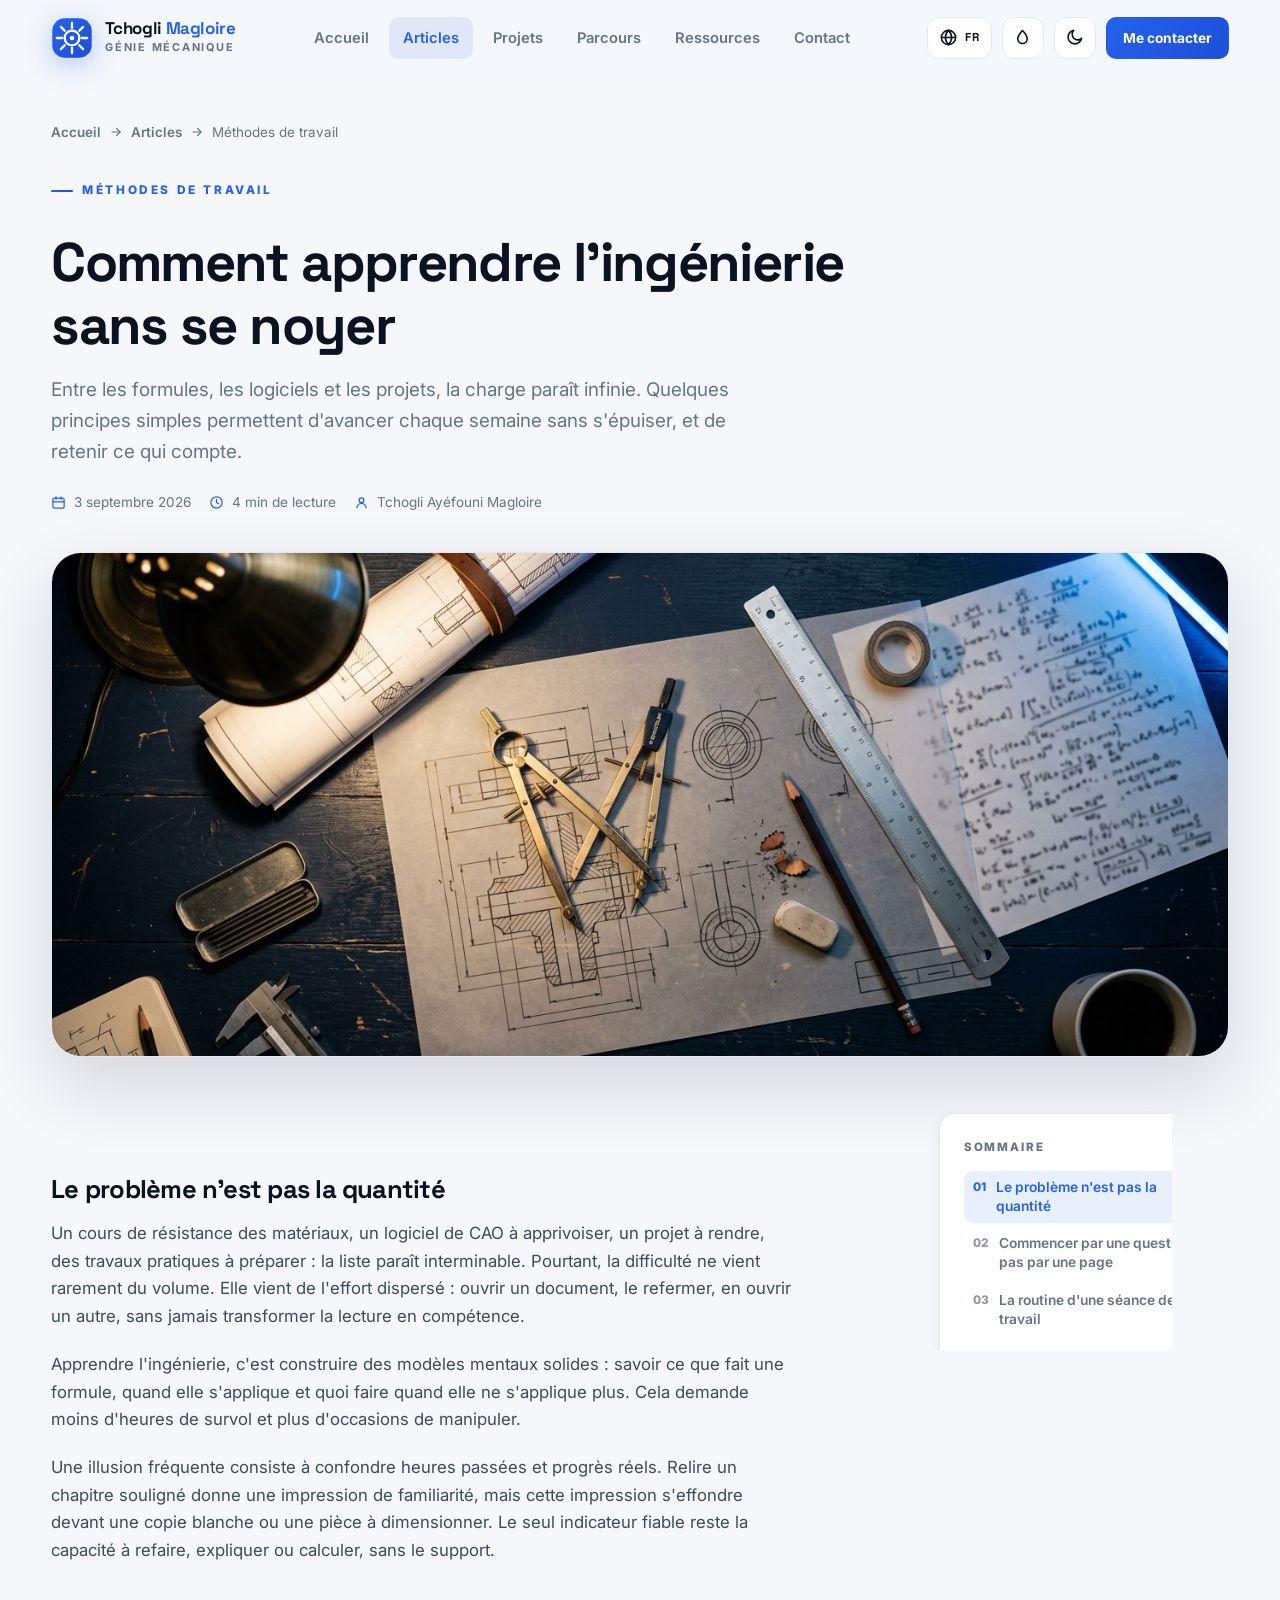
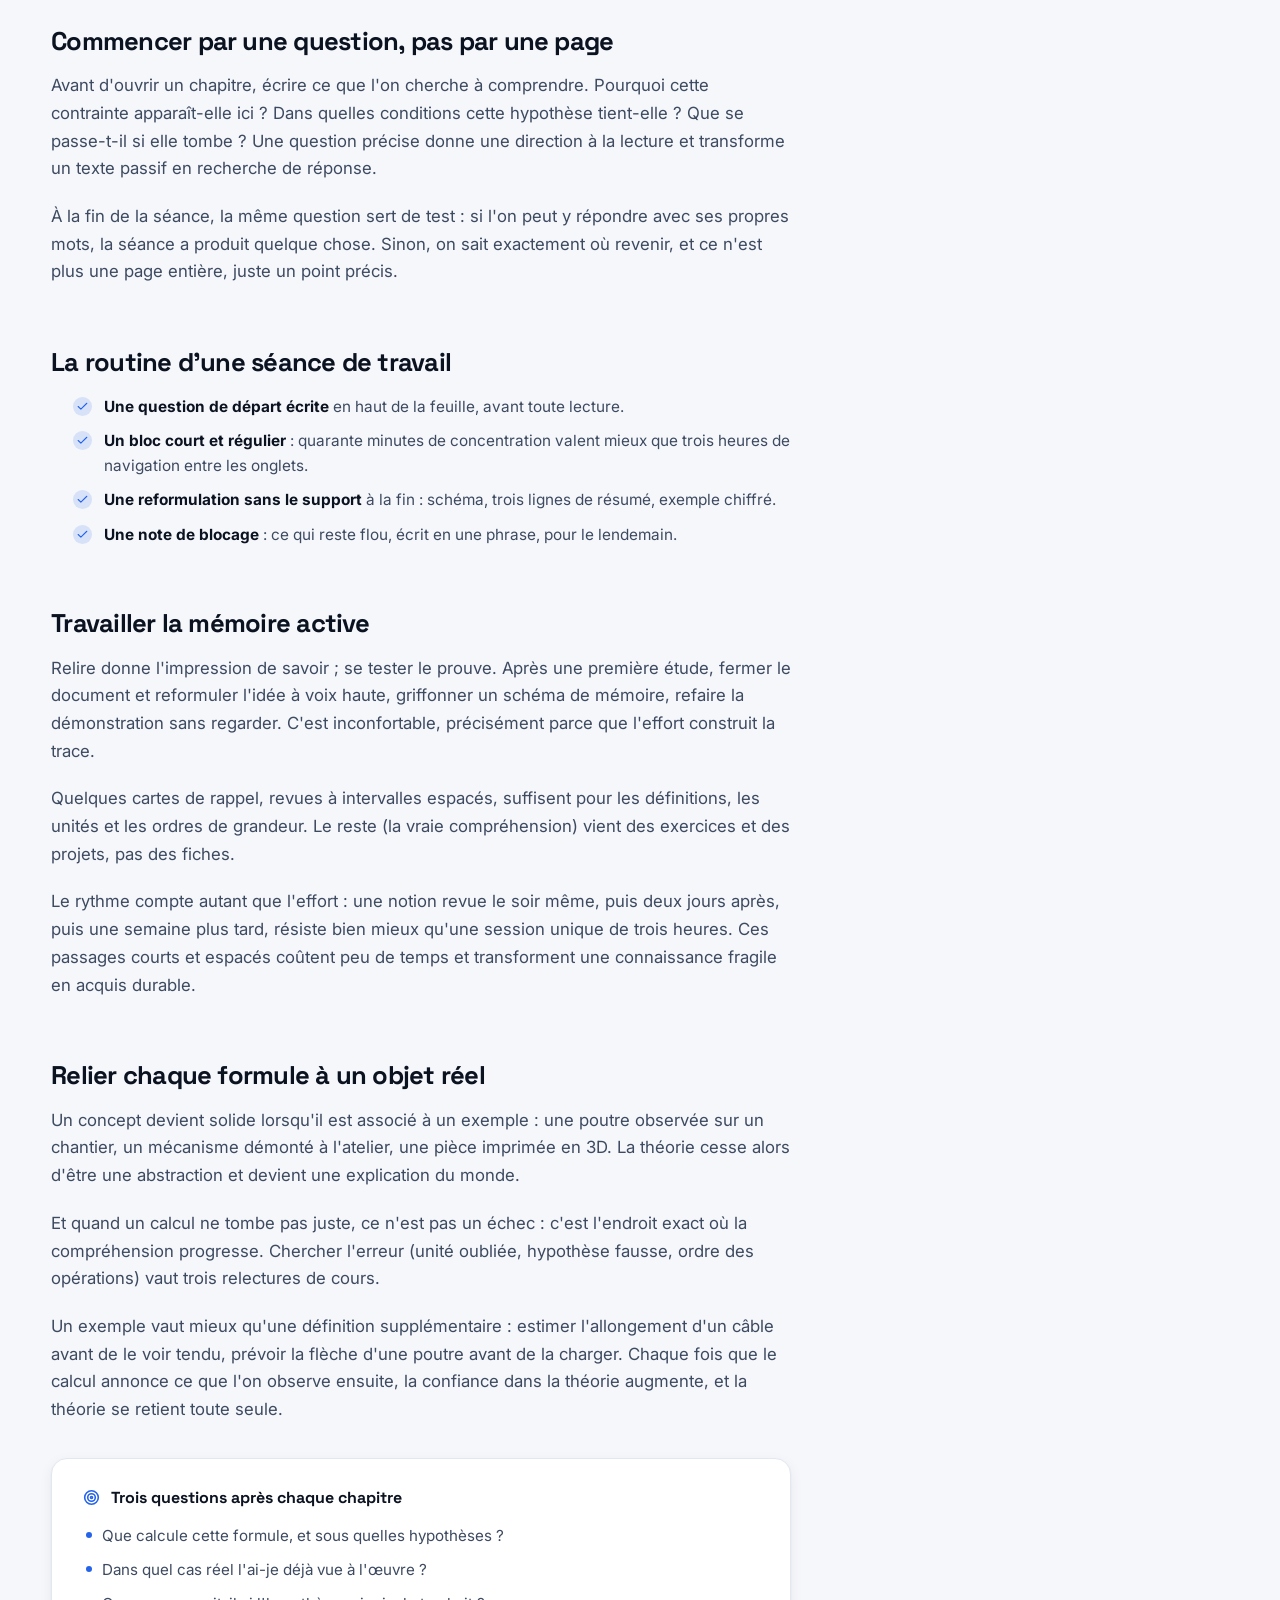
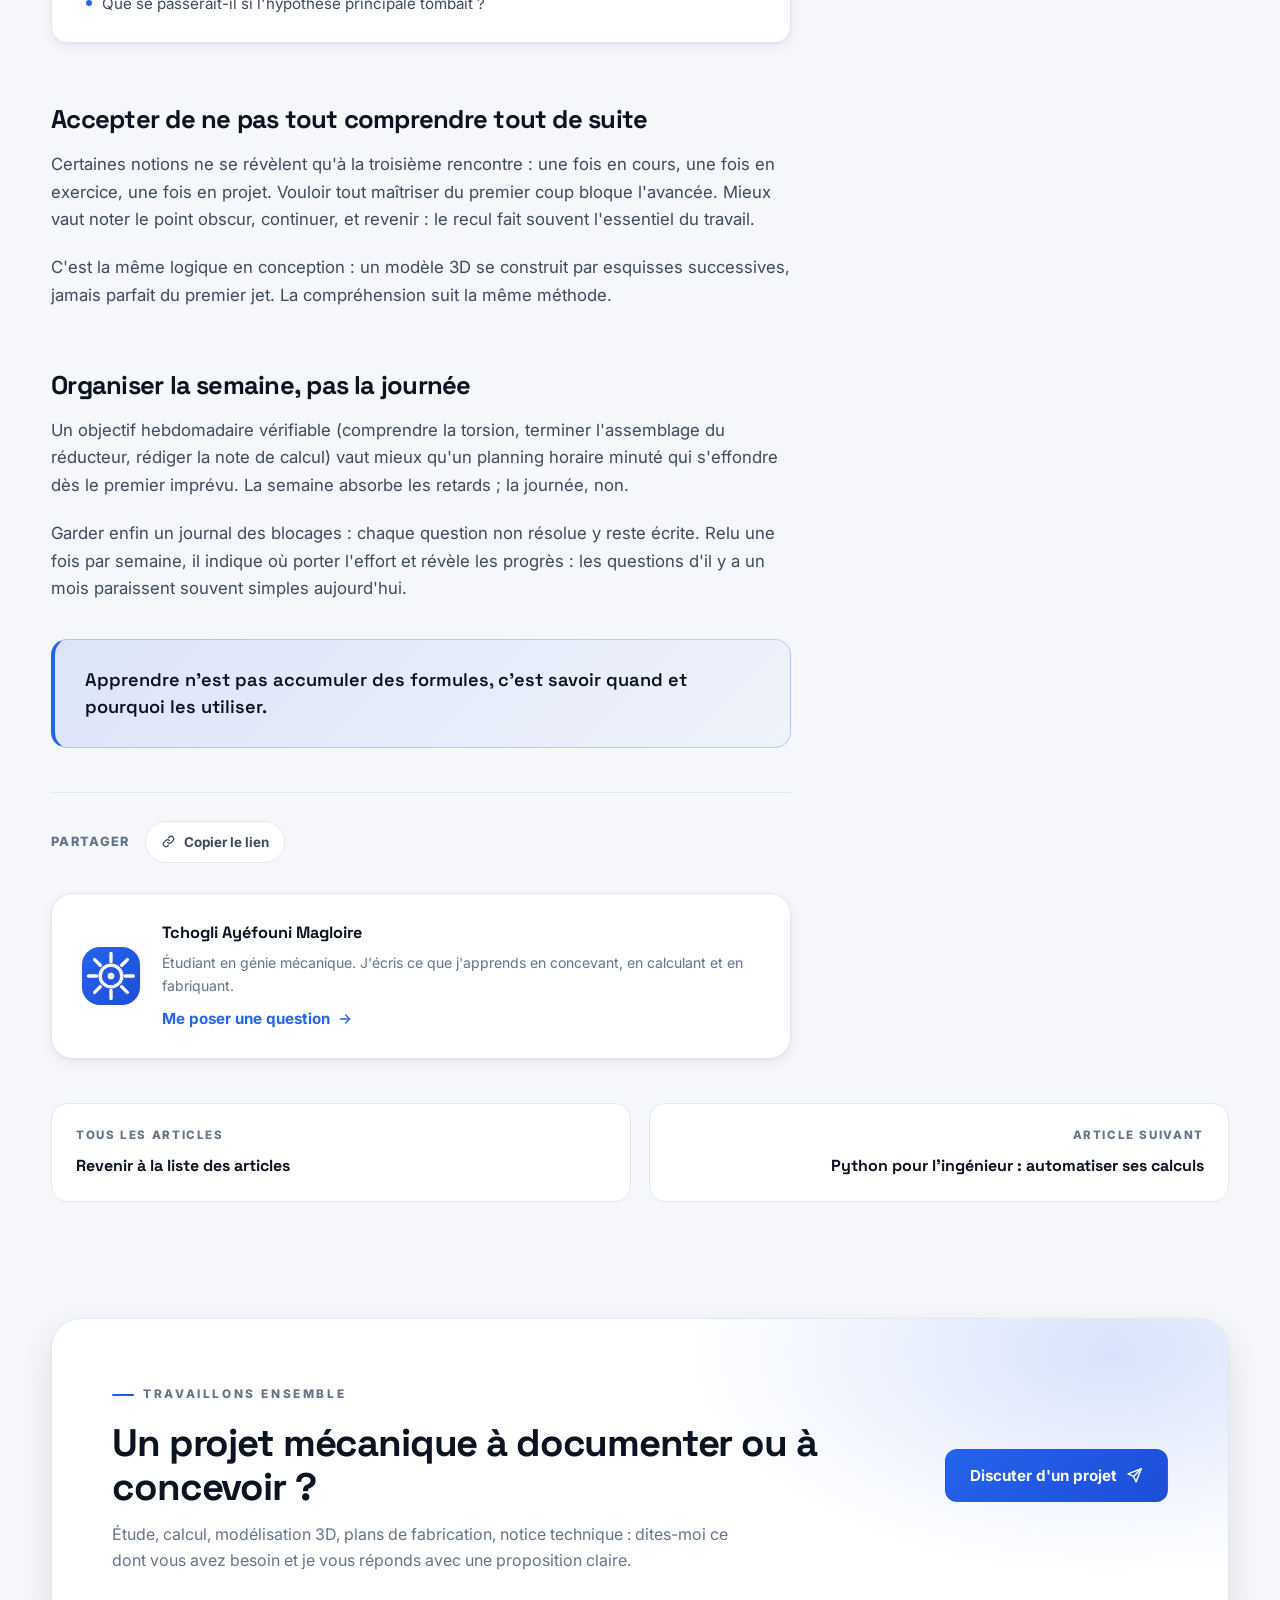
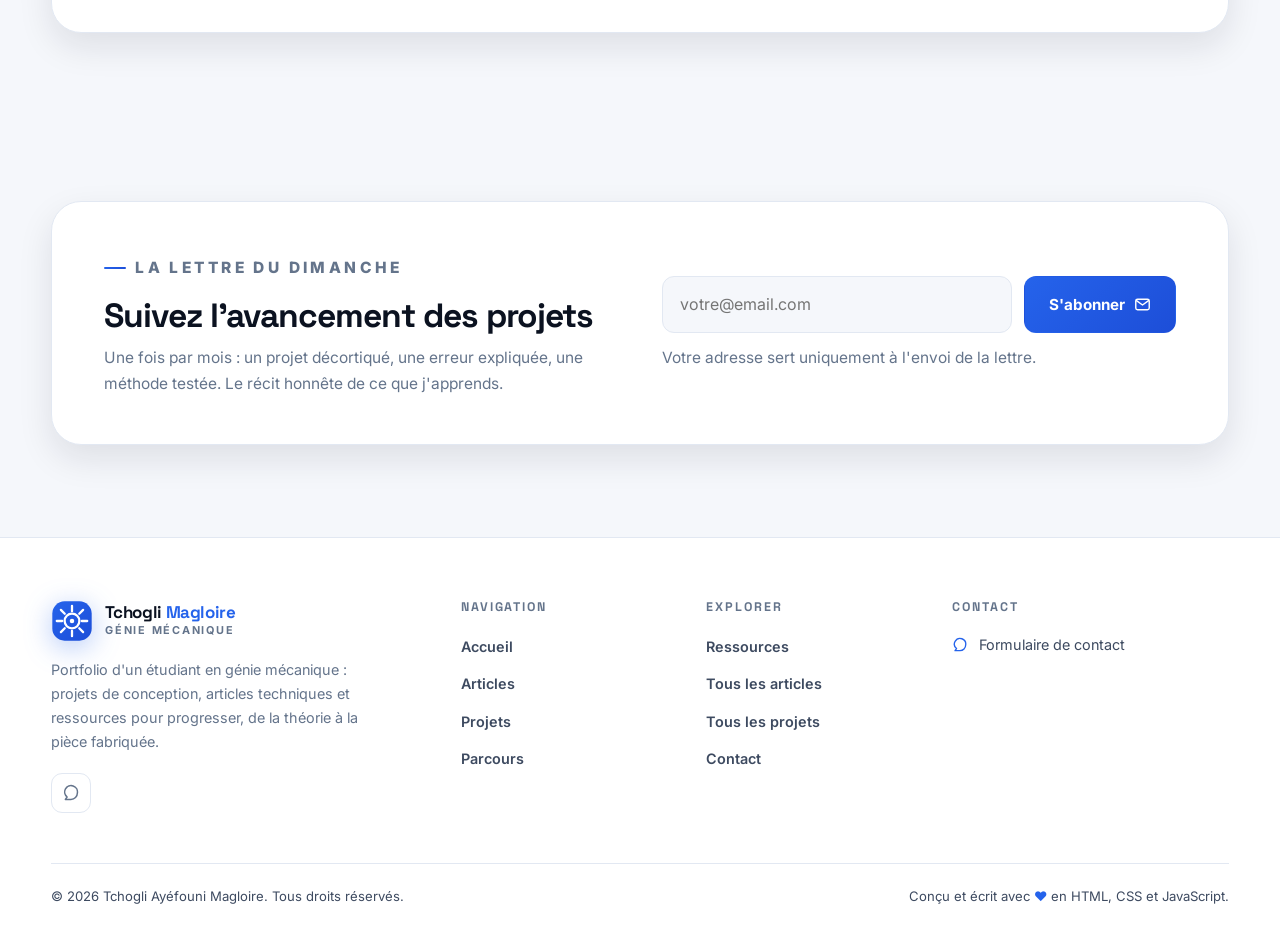
==== commit 5781cffd: "Ajout du sélecteur de langue et mise à jour du sitemap - Sélecteur de langue (114 langues) avec trad" ====
--- a/article-apprentissage.html
+++ b/article-apprentissage.html
@@ -165,6 +165,25 @@
 
         <div class="nav-actions">
 
+            <div class="lang-wrap" id="langWrap">
+                <button class="icon-btn lang-btn" id="langBtn" type="button"
+                        aria-expanded="false" aria-haspopup="dialog"
+                        aria-label="Changer la langue du site" title="Langue du site">
+                    <svg class="i" aria-hidden="true"><use href="#i-globe"></use></svg>
+                    <span class="lang-code" id="langCode" translate="no">FR</span>
+                </button>
+
+                <div class="lang-pop" id="langPop" role="dialog" aria-label="Langue du site">
+                    <span class="accent-pop-title">Langue du site</span>
+                    <input class="lang-search" id="langSearch" type="search"
+                           placeholder="Rechercher une langue" autocomplete="off"
+                           aria-label="Rechercher une langue">
+                    <div class="lang-list" id="langList" translate="no"></div>
+                    <p class="accent-pop-note">
+                        Traduction automatique par Google. Le choix reste mémorisé sur cet appareil.
+                    </p>
+                </div>
+            </div>
             <div class="accent-wrap" id="accentWrap">
                 <button class="icon-btn" id="accentBtn" type="button"
                         aria-expanded="false" aria-haspopup="true"
@@ -280,6 +299,10 @@
             </div>
         </div>
 
+        <p class="mobile-label">Langue</p>
+
+        <select class="lang-select m-lang-select notranslate" data-lang-select
+                aria-label="Langue du site" translate="no"></select>
         <a class="btn block m-cta" href="contact.html">
             Écrire un message
             <svg class="i" aria-hidden="true"><use href="#i-send"></use></svg>
--- a/style.css
+++ b/style.css
@@ -721,6 +721,158 @@
     font-size: 0.72rem;
     color: var(--muted);
     line-height: 1.5;
+}
+
+/* Langue */
+
+.lang-wrap {
+    position: relative;
+}
+
+.lang-btn {
+    width: auto;
+    display: inline-flex;
+    align-items: center;
+    gap: 7px;
+    padding: 0 11px;
+}
+
+.lang-code {
+    font-family: var(--font-display);
+    font-size: 0.72rem;
+    font-weight: 700;
+    letter-spacing: 0.06em;
+}
+
+.lang-pop {
+    position: absolute;
+    top: calc(100% + 12px);
+    right: 0;
+    z-index: 1200;
+    width: 300px;
+    max-height: min(72vh, 460px);
+    display: flex;
+    flex-direction: column;
+    gap: 10px;
+    padding: 16px;
+    border: 1px solid var(--border);
+    border-radius: var(--radius);
+    background: var(--surface);
+    box-shadow: var(--shadow-lg);
+    opacity: 0;
+    visibility: hidden;
+    transform: translateY(-8px);
+    transition: opacity 0.25s var(--ease), transform 0.25s var(--ease),
+        visibility 0.25s;
+}
+
+.lang-pop.open {
+    opacity: 1;
+    visibility: visible;
+    transform: translateY(0);
+}
+
+.lang-search {
+    width: 100%;
+    padding: 10px 12px;
+    border: 1px solid var(--border);
+    border-radius: 10px;
+    background: var(--surface-2);
+    color: var(--text);
+    font: inherit;
+    font-size: 0.86rem;
+}
+
+.lang-search:focus {
+    outline: none;
+    border-color: var(--primary);
+}
+
+.lang-list {
+    display: flex;
+    flex-direction: column;
+    gap: 2px;
+    overflow-y: auto;
+    margin: 0 -6px;
+    padding: 0 6px;
+    overscroll-behavior: contain;
+}
+
+.lang-item {
+    display: flex;
+    align-items: center;
+    justify-content: space-between;
+    gap: 10px;
+    width: 100%;
+    padding: 8px 10px;
+    border: 0;
+    border-radius: 9px;
+    background: transparent;
+    color: var(--text);
+    font: inherit;
+    font-size: 0.88rem;
+    text-align: left;
+    cursor: pointer;
+}
+
+.lang-item:hover {
+    background: color-mix(in srgb, var(--text) 6%, transparent);
+}
+
+.lang-item.active {
+    color: var(--primary);
+    background: color-mix(in srgb, var(--primary) 10%, transparent);
+    font-weight: 700;
+}
+
+.lang-iso {
+    font-size: 0.66rem;
+    font-weight: 700;
+    letter-spacing: 0.08em;
+    text-transform: uppercase;
+    color: var(--muted);
+}
+
+.lang-empty {
+    padding: 12px 6px;
+    font-size: 0.8rem;
+    color: var(--muted);
+}
+
+.lang-select {
+    padding: 11px 12px;
+    border: 1px solid var(--border);
+    border-radius: 12px;
+    background: var(--surface-2);
+    color: var(--text);
+    font: inherit;
+    font-size: 0.88rem;
+    font-weight: 600;
+}
+
+.m-lang-select {
+    width: 100%;
+}
+
+/* Google Traduction */
+
+.gt-host {
+    position: absolute !important;
+    left: -9999px !important;
+    top: 0 !important;
+    width: 1px;
+    height: 1px;
+    overflow: hidden;
+}
+
+iframe.skiptranslate,
+.goog-te-banner-frame,
+#goog-gt-tt {
+    display: none !important;
+}
+
+body {
+    top: 0 !important;
 }
 
 /* Burger */
@@ -2897,10 +3049,45 @@
 
 }
 
+@media (max-width: 1180px) {
+
+    .nav-cta {
+        display: none;
+    }
+
+}
+
+@media (max-width: 1120px) {
+
+    .nav-bar {
+        gap: 16px;
+    }
+
+    .main-nav {
+        gap: 2px;
+    }
+
+    .nav-link {
+        padding: 9px 10px;
+        font-size: 0.88rem;
+    }
+
+}
+
+@media (min-width: 981px) {
+
+    .brand-name,
+    .brand-role {
+        white-space: nowrap;
+    }
+
+}
+
 @media (max-width: 980px) {
 
     .main-nav,
-    .nav-cta {
+    .nav-cta,
+    .lang-wrap {
         display: none;
     }
 
